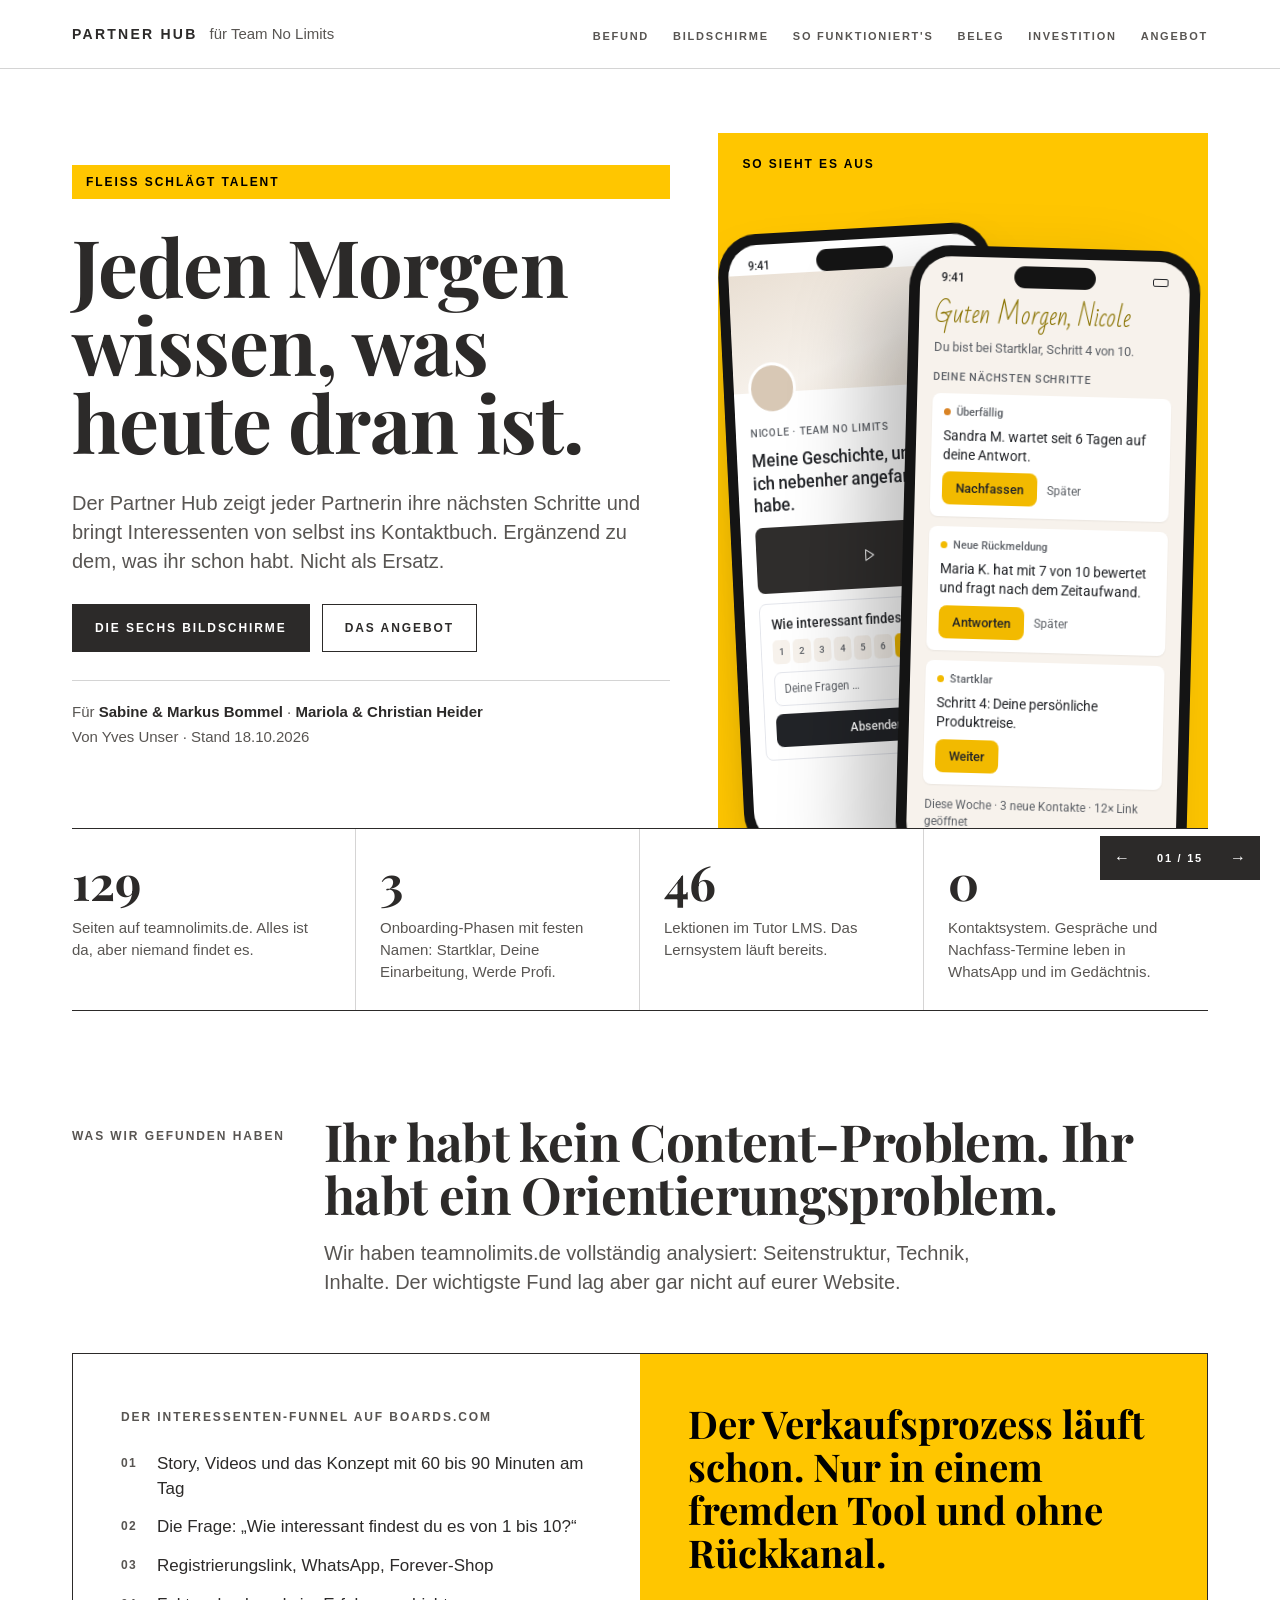
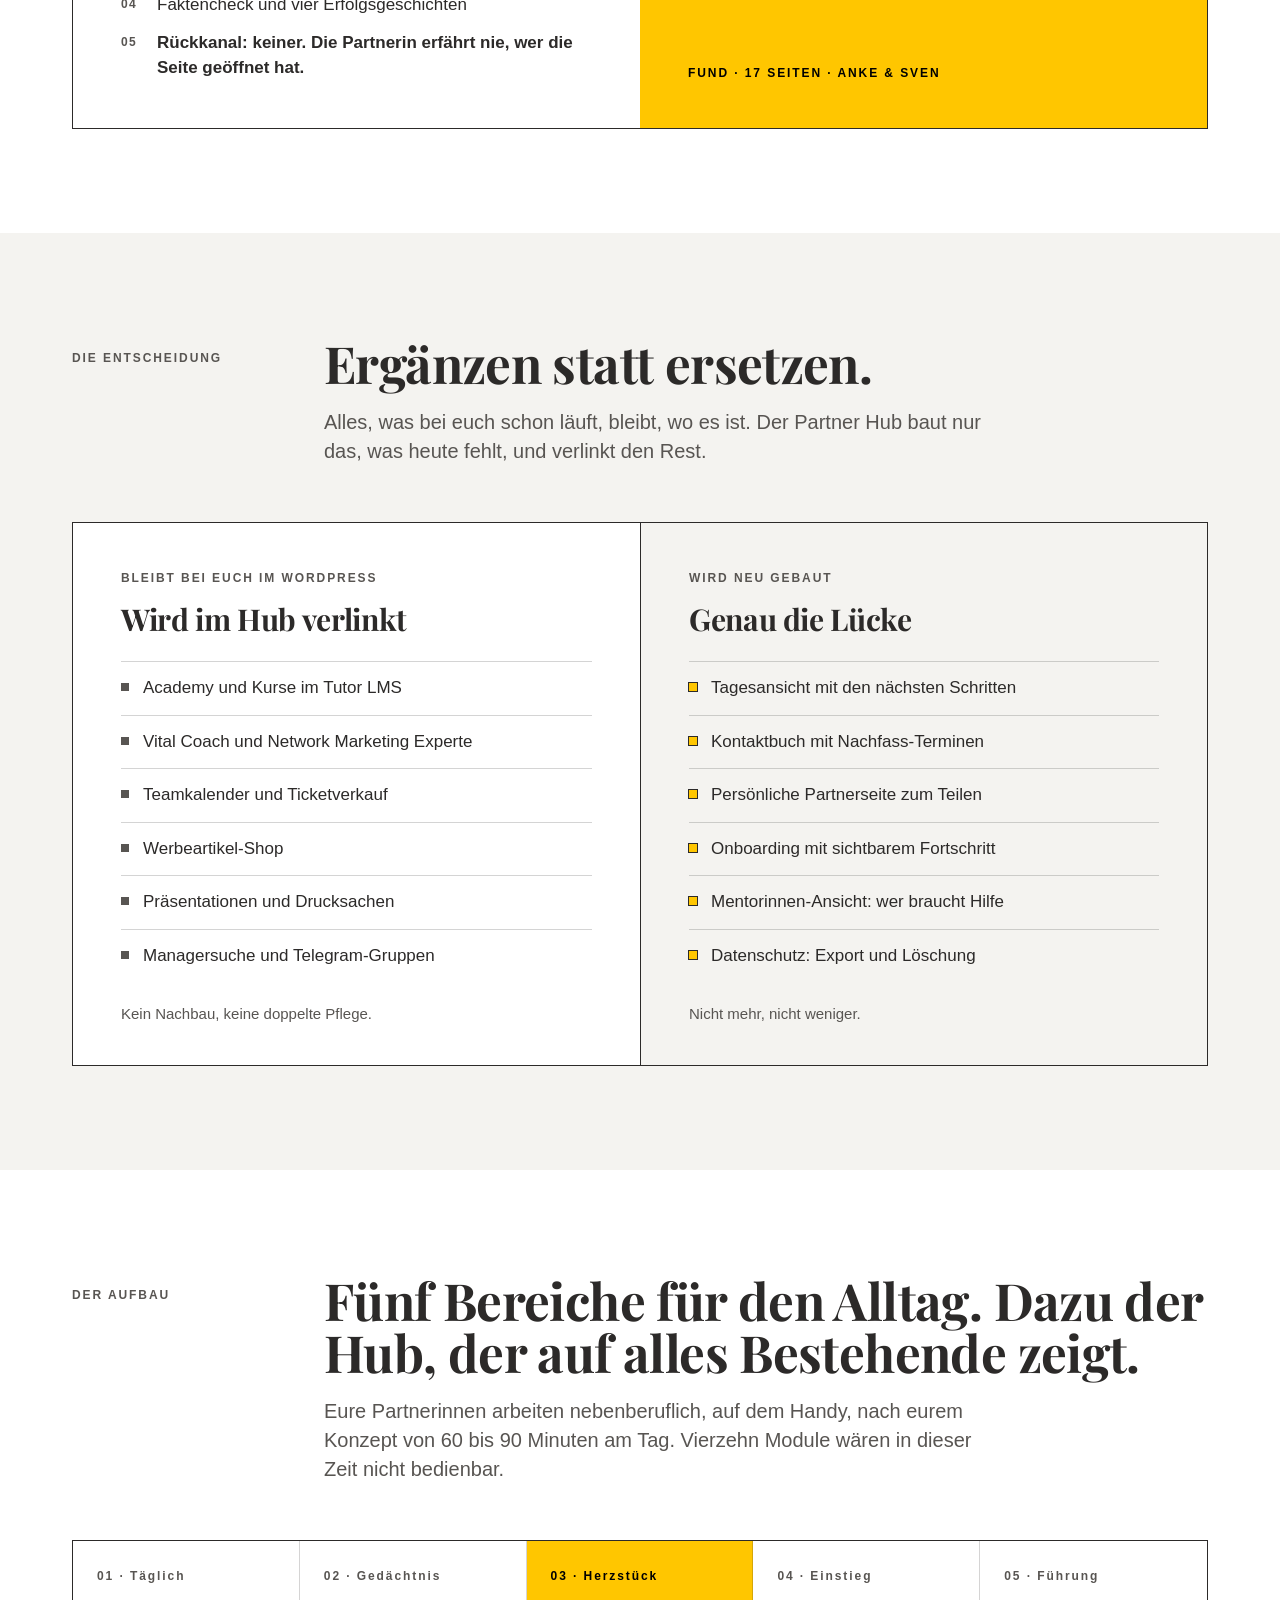
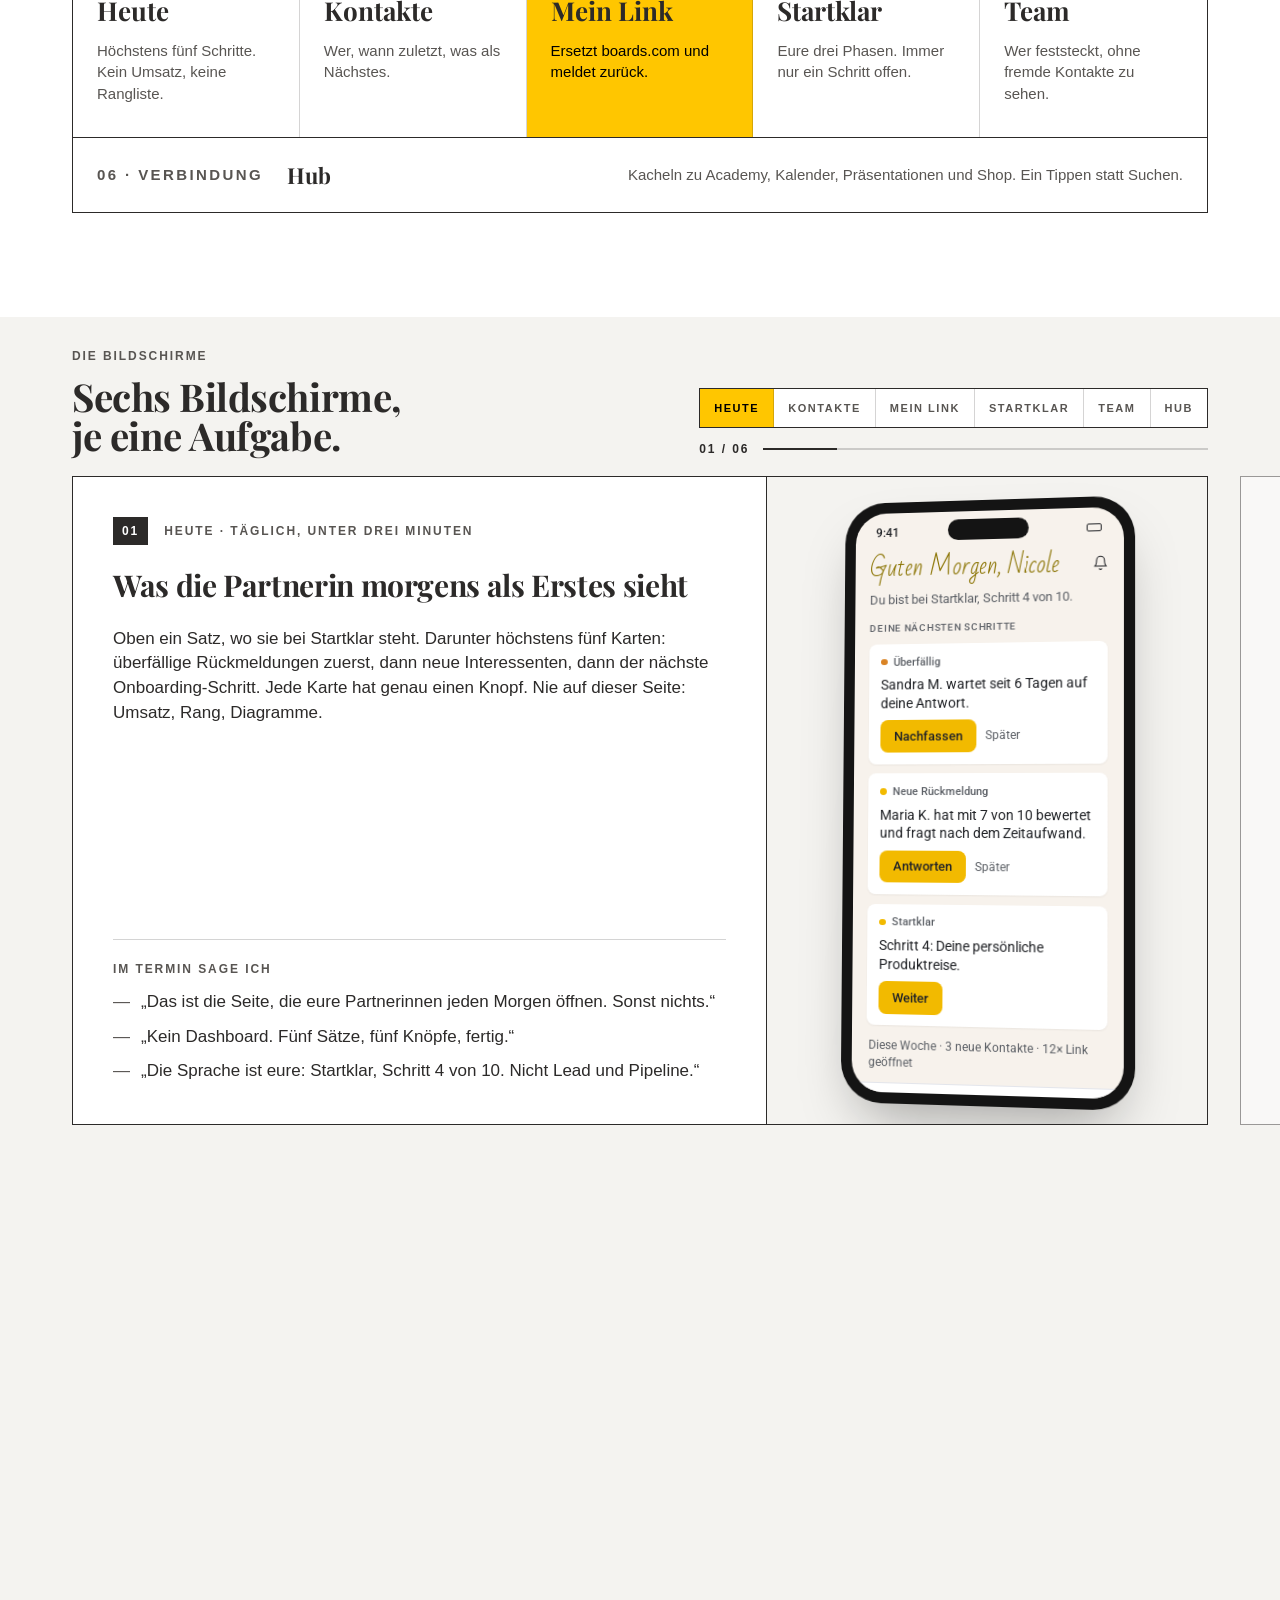
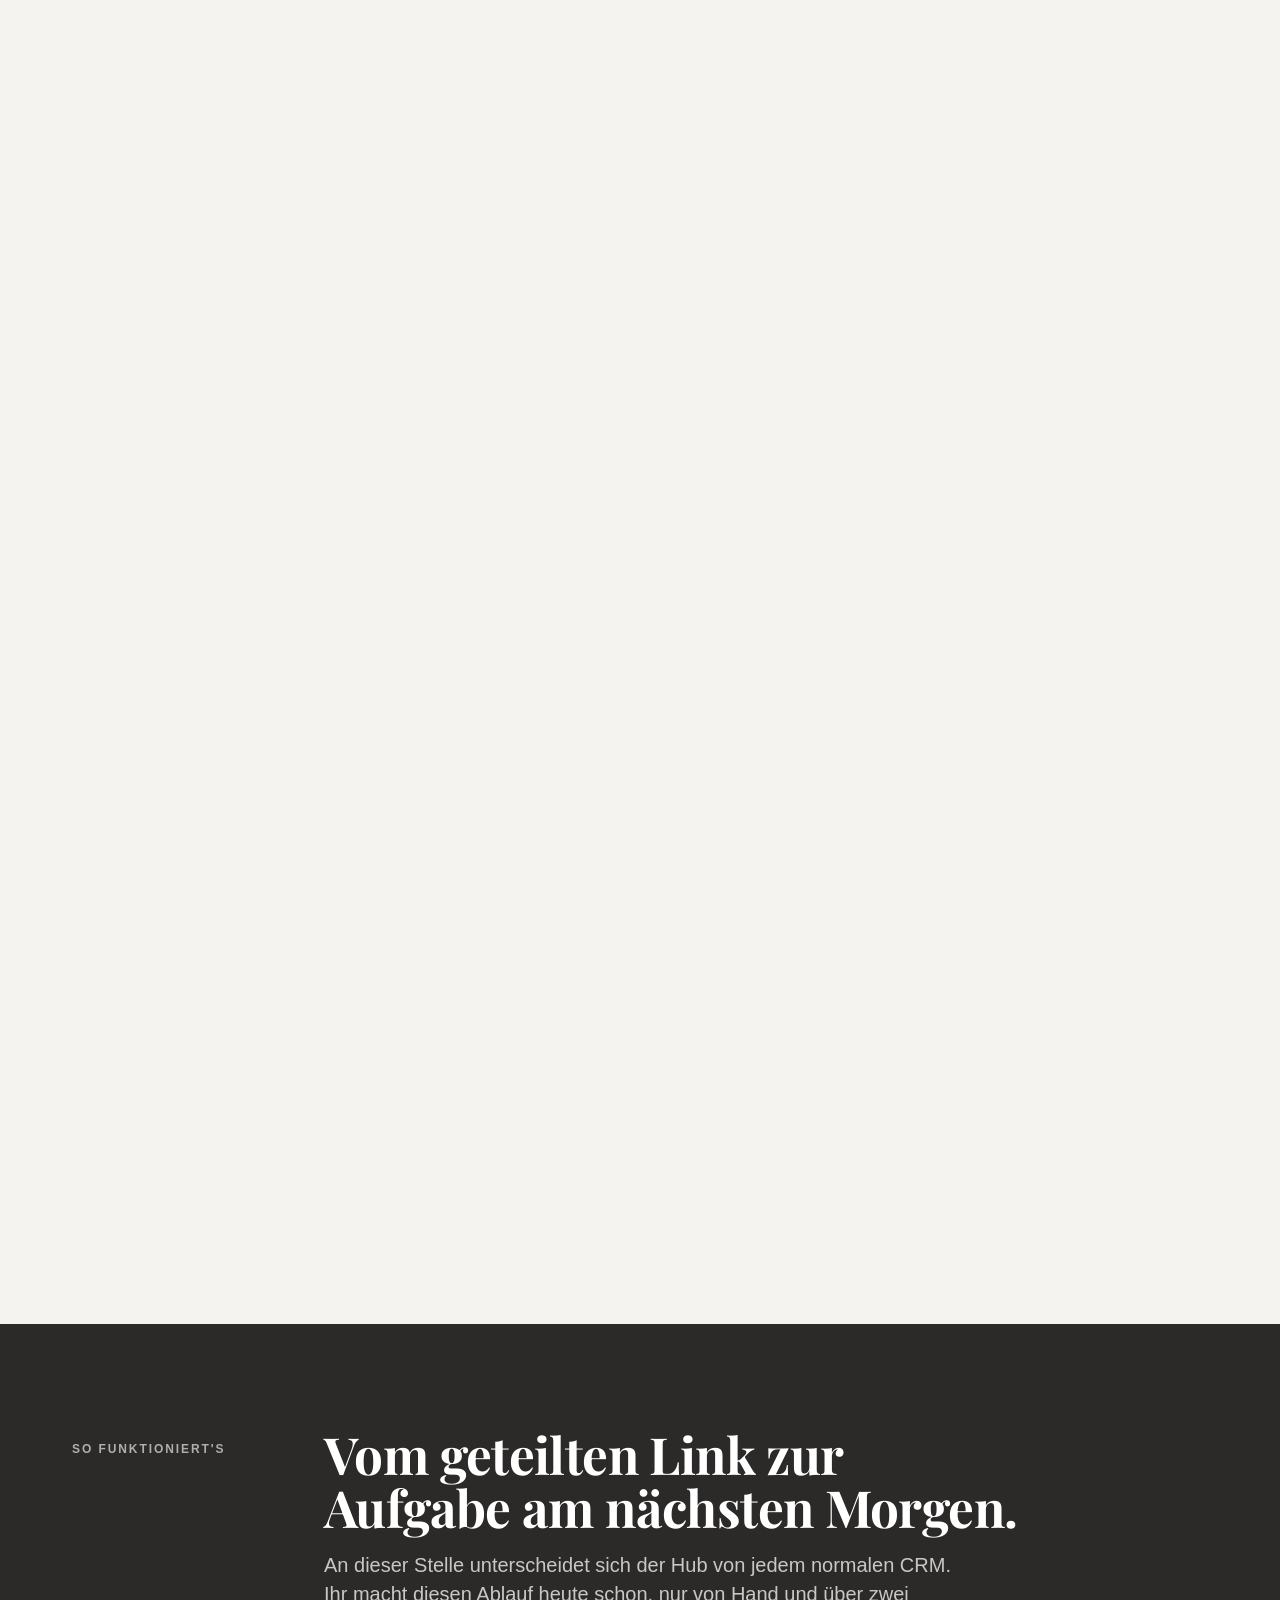
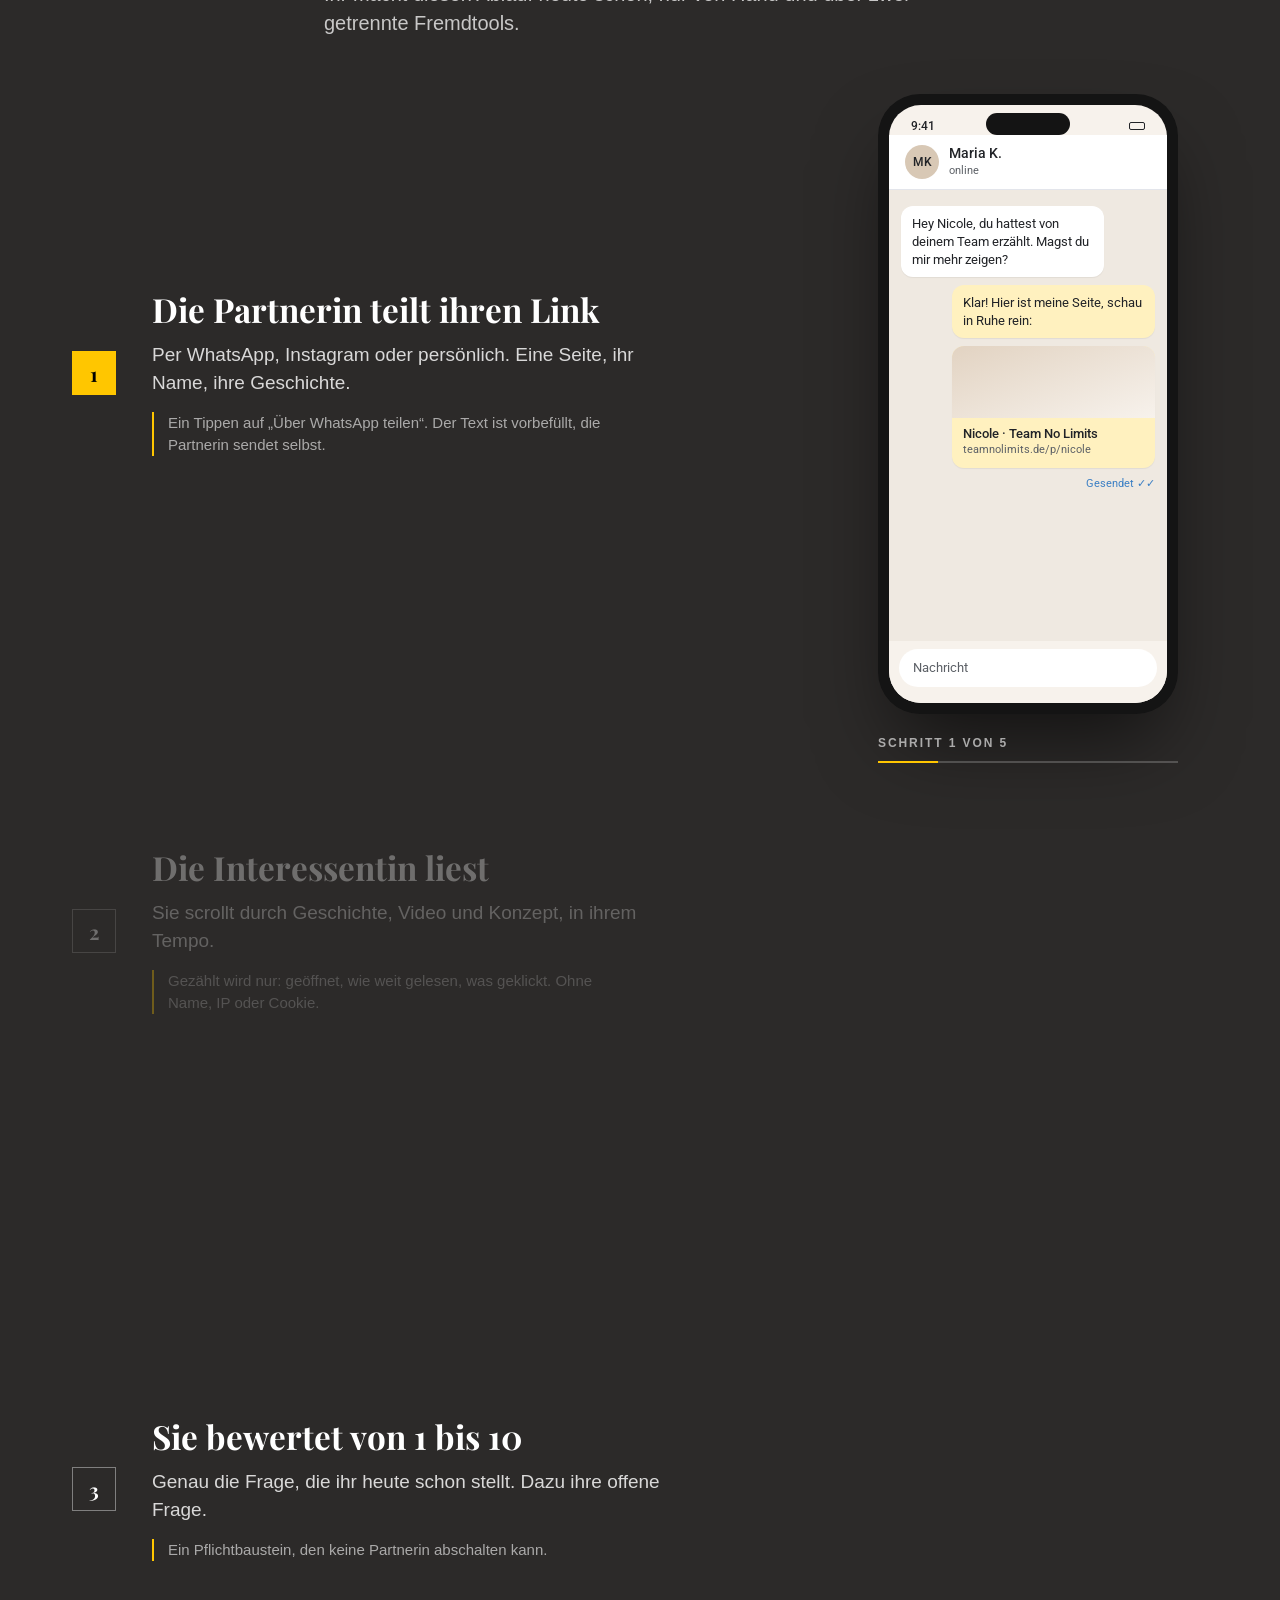
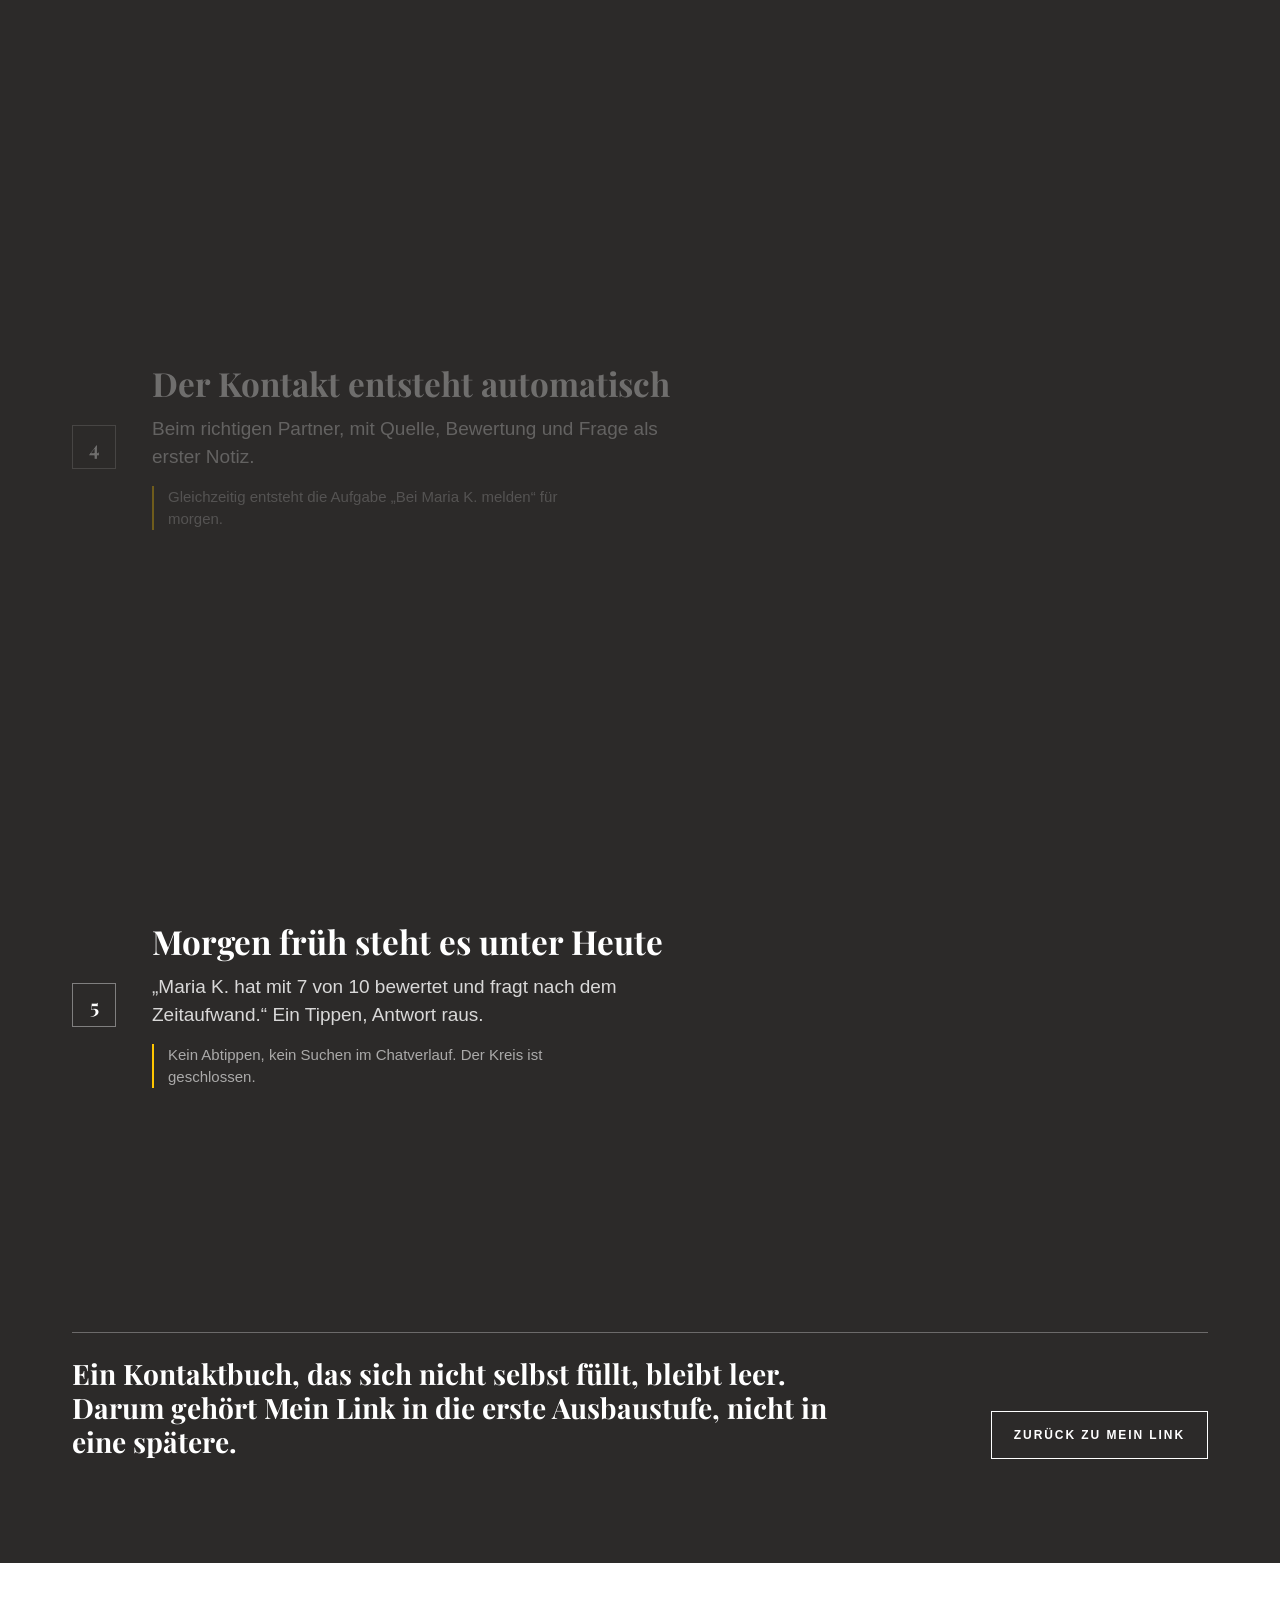
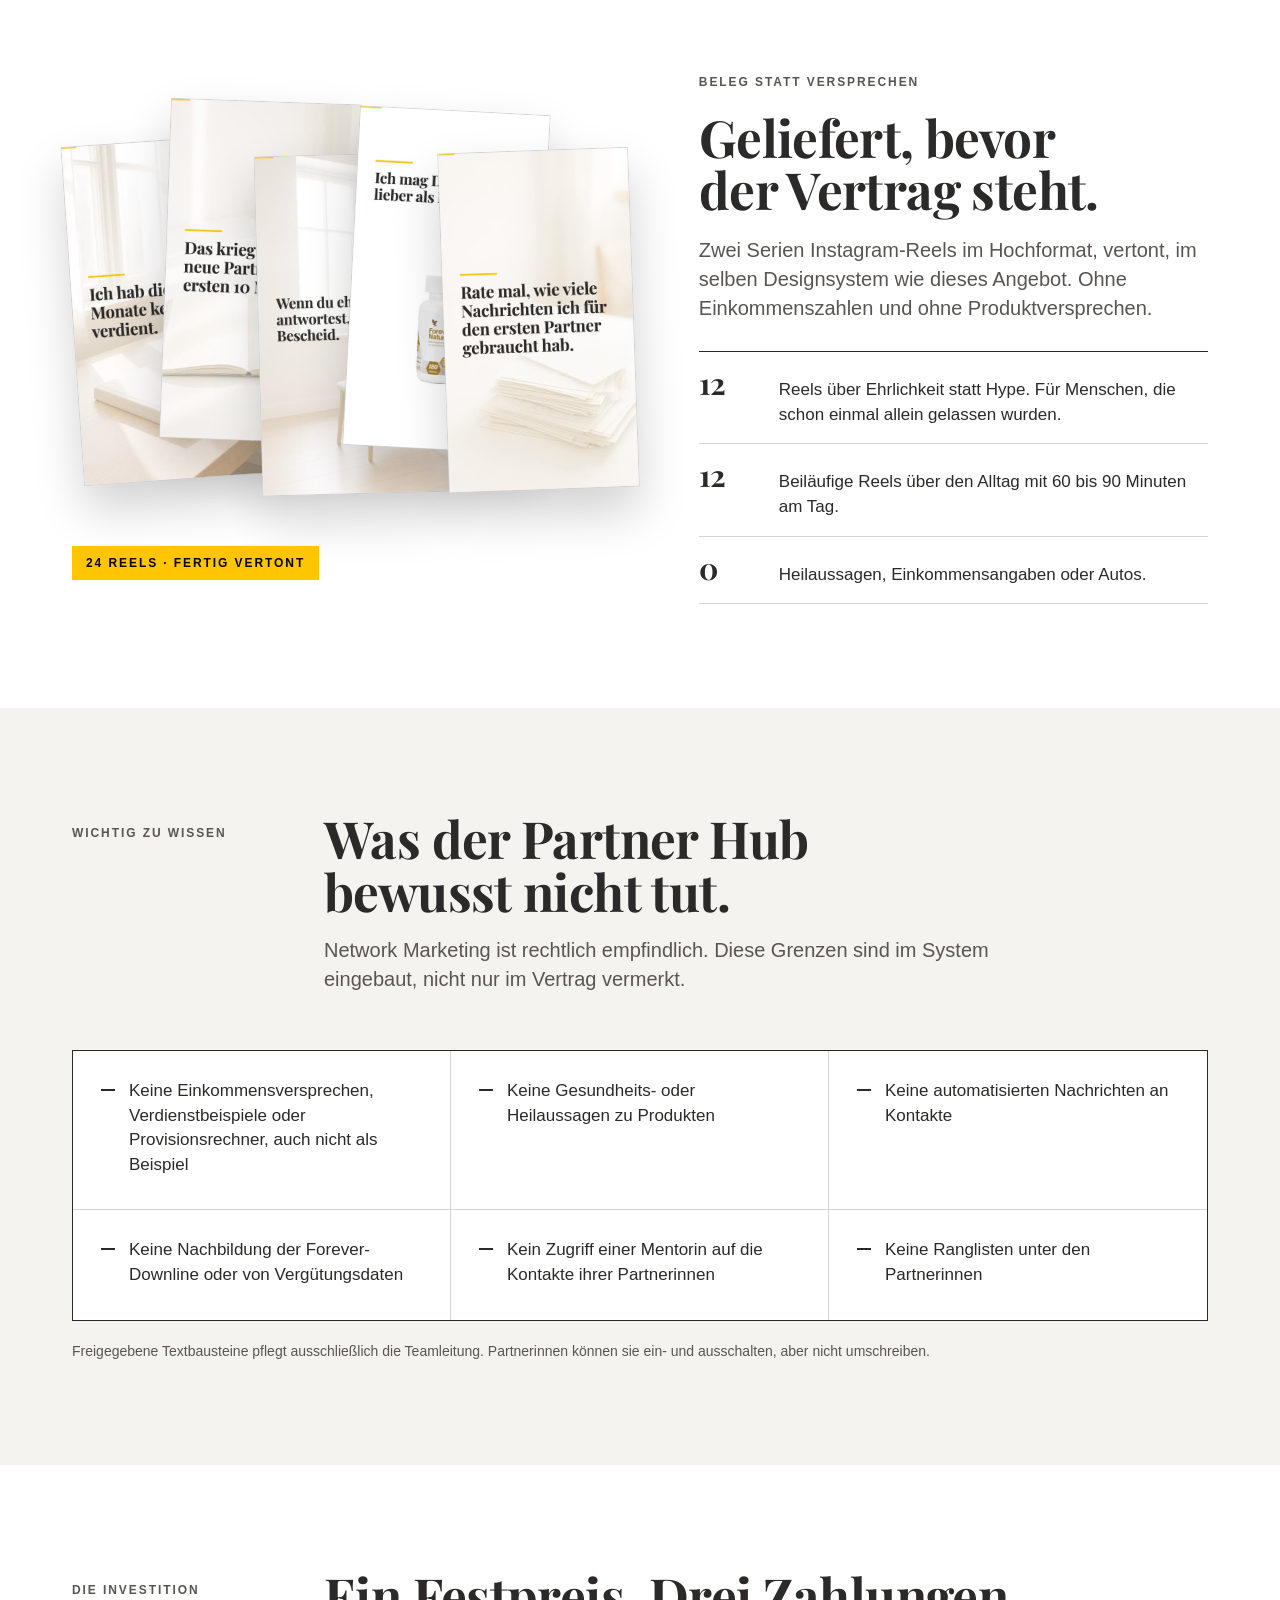
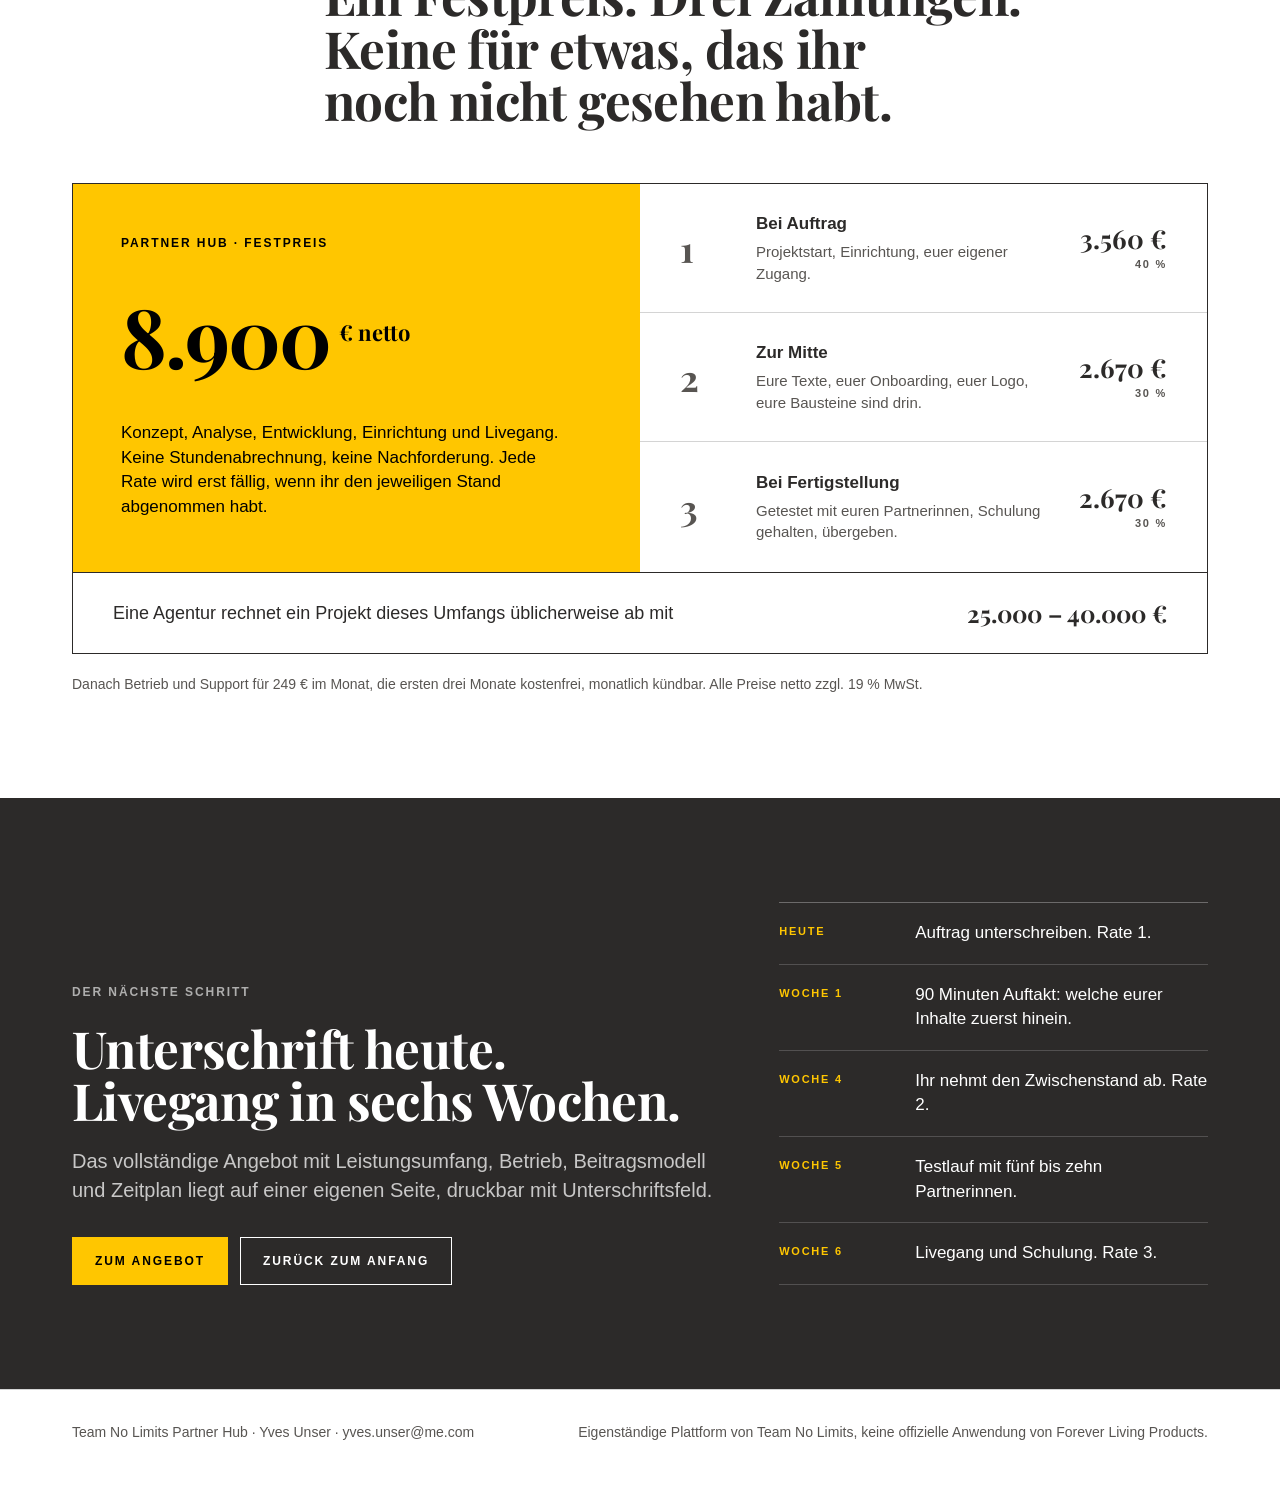
==== pitch/index.html @ dfa945b5 "Pitch-Seite und Angebot fuer den Termin mit Team No Limits Neue Praesentation unter /pitch/ mit Slid" ====
<!doctype html>
<html lang="de">
<head>
<meta charset="utf-8">
<meta name="viewport" content="width=device-width, initial-scale=1">
<meta name="robots" content="noindex, nofollow, noarchive, nosnippet">
<title>Partner Hub für Team No Limits</title>
<meta name="description" content="Der Partner Hub für Team No Limits: Tagesansicht, Kontaktbuch, persönliche Partnerseite, Startklar, Mentorinnen-Ansicht und Hub.">
<link rel="preconnect" href="https://fonts.googleapis.com">
<link rel="preconnect" href="https://fonts.gstatic.com" crossorigin>
<link href="https://fonts.googleapis.com/css2?family=Playfair+Display:wght@700&family=Roboto:wght@400;500&family=Bad+Script&display=swap" rel="stylesheet">
<link rel="stylesheet" href="assets/pitch.css">
</head>
<body>

<svg width="0" height="0" style="position:absolute" aria-hidden="true">
  <symbol id="i-sun" viewBox="0 0 24 24"><circle cx="12" cy="12" r="4"/><path d="M12 2v2M12 20v2M4.9 4.9l1.4 1.4M17.7 17.7l1.4 1.4M2 12h2M20 12h2M6.3 17.7l-1.4 1.4M19.1 4.9l-1.4 1.4"/></symbol>
  <symbol id="i-users" viewBox="0 0 24 24"><path d="M16 21v-2a4 4 0 0 0-4-4H6a4 4 0 0 0-4 4v2"/><circle cx="9" cy="7" r="4"/><path d="M22 21v-2a4 4 0 0 0-3-3.9M16 3.1a4 4 0 0 1 0 7.8"/></symbol>
  <symbol id="i-link" viewBox="0 0 24 24"><path d="M10 13a5 5 0 0 0 7.5.5l3-3a5 5 0 0 0-7.1-7.1l-1.7 1.7"/><path d="M14 11a5 5 0 0 0-7.5-.5l-3 3a5 5 0 0 0 7.1 7.1l1.7-1.7"/></symbol>
  <symbol id="i-start" viewBox="0 0 24 24"><circle cx="12" cy="12" r="10"/><path d="m9 12 2 2 4-4"/></symbol>
  <symbol id="i-more" viewBox="0 0 24 24"><circle cx="5" cy="12" r="1"/><circle cx="12" cy="12" r="1"/><circle cx="19" cy="12" r="1"/></symbol>
  <symbol id="i-plus" viewBox="0 0 24 24"><path d="M12 5v14M5 12h14"/></symbol>
  <symbol id="i-search" viewBox="0 0 24 24"><circle cx="11" cy="11" r="7"/><path d="m21 21-4.3-4.3"/></symbol>
  <symbol id="i-copy" viewBox="0 0 24 24"><rect x="9" y="9" width="13" height="13" rx="2"/><path d="M5 15H4a2 2 0 0 1-2-2V4a2 2 0 0 1 2-2h9a2 2 0 0 1 2 2v1"/></symbol>
  <symbol id="i-msg" viewBox="0 0 24 24"><path d="M7.9 20A9 9 0 1 0 4 16.1L2 22Z"/></symbol>
  <symbol id="i-lock" viewBox="0 0 24 24"><rect x="3" y="11" width="18" height="11" rx="2"/><path d="M7 11V7a5 5 0 0 1 10 0v4"/></symbol>
  <symbol id="i-grip" viewBox="0 0 24 24"><circle cx="9" cy="6" r="1"/><circle cx="15" cy="6" r="1"/><circle cx="9" cy="12" r="1"/><circle cx="15" cy="12" r="1"/><circle cx="9" cy="18" r="1"/><circle cx="15" cy="18" r="1"/></symbol>
  <symbol id="i-play" viewBox="0 0 24 24"><path d="M7 4v16l13-8z"/></symbol>
  <symbol id="i-check" viewBox="0 0 24 24"><path d="M20 6 9 17l-5-5"/></symbol>
  <symbol id="i-bell" viewBox="0 0 24 24"><path d="M6 8a6 6 0 0 1 12 0c0 7 3 9 3 9H3s3-2 3-9M10.3 21a1.9 1.9 0 0 0 3.4 0"/></symbol>
  <symbol id="i-book" viewBox="0 0 24 24"><path d="M2 3h6a4 4 0 0 1 4 4v14a3 3 0 0 0-3-3H2zM22 3h-6a4 4 0 0 0-4 4v14a3 3 0 0 1 3-3h7z"/></symbol>
  <symbol id="i-heart" viewBox="0 0 24 24"><path d="M19 14c1.5-1.5 3-3.2 3-5.5A5.5 5.5 0 0 0 16.5 3c-1.8 0-3 .5-4.5 2-1.5-1.5-2.7-2-4.5-2A5.5 5.5 0 0 0 2 8.5c0 2.3 1.5 4 3 5.5l7 7Z"/></symbol>
  <symbol id="i-brief" viewBox="0 0 24 24"><rect x="2" y="7" width="20" height="14" rx="2"/><path d="M16 21V5a2 2 0 0 0-2-2h-4a2 2 0 0 0-2 2v16"/></symbol>
  <symbol id="i-cal" viewBox="0 0 24 24"><rect x="3" y="4" width="18" height="18" rx="2"/><path d="M16 2v4M8 2v4M3 10h18"/></symbol>
  <symbol id="i-present" viewBox="0 0 24 24"><path d="M2 3h20M21 3v11a2 2 0 0 1-2 2H5a2 2 0 0 1-2-2V3M7 21l5-5 5 5"/></symbol>
  <symbol id="i-print" viewBox="0 0 24 24"><path d="M6 9V2h12v7M6 18H4a2 2 0 0 1-2-2v-5a2 2 0 0 1 2-2h16a2 2 0 0 1 2 2v5a2 2 0 0 1-2 2h-2"/><rect x="6" y="14" width="12" height="8"/></symbol>
  <symbol id="i-chev" viewBox="0 0 24 24"><path d="m9 18 6-6-6-6"/></symbol>
</svg>

<header class="nav">
  <div class="wrap">
    <a class="brand" href="#start"><b>PARTNER HUB</b><span>für Team No Limits</span></a>
    <ul>
      <li><a href="#befund">Befund</a></li>
      <li><a href="#aufbau">Bildschirme</a></li>
      <li><a href="#kreislauf">So funktioniert's</a></li>
      <li><a href="#beleg">Beleg</a></li>
      <li><a href="#investition">Investition</a></li>
      <li><a href="angebot.html">Angebot</a></li>
    </ul>
  </div>
</header>

<main>

<!-- 01 Hero -->
<div class="wrap" id="start" data-slide>
  <div class="hero">
    <div class="copy">
      <span class="plate label">Fleiß schlägt Talent</span>
      <h1>Jeden Morgen wissen, was heute dran ist.</h1>
      <p class="lede">Der Partner Hub zeigt jeder Partnerin ihre nächsten Schritte und bringt Interessenten von selbst ins Kontaktbuch. Ergänzend zu dem, was ihr schon habt. Nicht als Ersatz.</p>
      <div class="btnrow">
        <a class="btn" href="#aufbau">Die sechs Bildschirme</a>
        <a class="btn ghost" href="angebot.html">Das Angebot</a>
      </div>
      <div class="to">
        <span>Für <b>Sabine &amp; Markus Bommel</b> · <b>Mariola &amp; Christian Heider</b></span>
        <span>Von Yves Unser · Stand 18.10.2026</span>
      </div>
    </div>
    <div class="stage3d" aria-label="Zwei Bildschirme des Partner Hub">
      <span class="corner label">So sieht es aus</span>
      <div class="pair">
        <div class="phone web back"><div class="screen">
          <div class="sb"><span>9:41</span><span class="notch"></span><span class="ic"><i></i></span></div>
          <div class="hero-img"><span class="avatar"></span></div>
          <div class="wbody">
            <span class="sec">Nicole · Team No Limits</span>
            <h4>Meine Geschichte, und warum ich nebenher angefangen habe.</h4>
            <div class="video"><svg class="ico"><use href="#i-play"/></svg></div>
            <div class="fb">
              <b>Wie interessant findest du das?</b>
              <div class="scale"><i>1</i><i>2</i><i>3</i><i>4</i><i>5</i><i>6</i><i class="on">7</i><i>8</i><i>9</i><i>10</i></div>
              <span class="input">Deine Fragen …</span>
              <span class="pbtn dark full">Absenden</span>
            </div>
          </div>
        </div></div>
        <div class="phone front"><div class="screen">
          <div class="sb"><span>9:41</span><span class="notch"></span><span class="ic"><i></i></span></div>
          <div class="app">
            <div class="greet">Guten Morgen, Nicole</div>
            <p class="ctx">Du bist bei Startklar, Schritt 4 von 10.</p>
            <p class="sec">Deine nächsten Schritte</p>
            <div class="card"><span class="tag"><span class="dot warn"></span>Überfällig</span><p class="txt">Sandra M. wartet seit 6 Tagen auf deine Antwort.</p><div class="act"><span class="pbtn">Nachfassen</span><span class="plink">Später</span></div></div>
            <div class="card"><span class="tag"><span class="dot"></span>Neue Rückmeldung</span><p class="txt">Maria K. hat mit 7 von 10 bewertet und fragt nach dem Zeitaufwand.</p><div class="act"><span class="pbtn">Antworten</span><span class="plink">Später</span></div></div>
            <div class="card"><span class="tag"><span class="dot"></span>Startklar</span><p class="txt">Schritt 4: Deine persönliche Produktreise.</p><div class="act"><span class="pbtn">Weiter</span></div></div>
            <p class="week">Diese Woche · 3 neue Kontakte · 12× Link geöffnet</p>
            <div class="tabs"><span class="on"><svg class="ico"><use href="#i-sun"/></svg>Heute</span><span><svg class="ico"><use href="#i-users"/></svg>Kontakte</span><span><svg class="ico"><use href="#i-link"/></svg>Mein Link</span><span><svg class="ico"><use href="#i-start"/></svg>Startklar</span><span><svg class="ico"><use href="#i-more"/></svg>Mehr</span></div>
          </div>
        </div></div>
      </div>
    </div>
  </div>
  <div class="facts rv">
    <div><span class="n" data-count="129">129</span><span class="t">Seiten auf teamnolimits.de. Alles ist da, aber niemand findet es.</span></div>
    <div><span class="n" data-count="3">3</span><span class="t">Onboarding-Phasen mit festen Namen: Startklar, Deine Einarbeitung, Werde Profi.</span></div>
    <div><span class="n" data-count="46">46</span><span class="t">Lektionen im Tutor LMS. Das Lernsystem läuft bereits.</span></div>
    <div><span class="n" data-count="0">0</span><span class="t">Kontaktsystem. Gespräche und Nachfass-Termine leben in WhatsApp und im Gedächtnis.</span></div>
  </div>
</div>

<!-- 02 Befund -->
<section id="befund" data-slide>
  <div class="wrap">
    <div class="sechead rv">
      <span class="label">Was wir gefunden haben</span>
      <div>
        <h2>Ihr habt kein Content-Problem. Ihr habt ein Orientierungsproblem.</h2>
        <p class="lede">Wir haben teamnolimits.de vollständig analysiert: Seitenstruktur, Technik, Inhalte. Der wichtigste Fund lag aber gar nicht auf eurer Website.</p>
      </div>
    </div>
    <div class="finding rv">
      <div>
        <span class="label muted">Der Interessenten-Funnel auf boards.com</span>
        <ol>
          <li>Story, Videos und das Konzept mit 60 bis 90 Minuten am Tag</li>
          <li>Die Frage: „Wie interessant findest du es von 1 bis 10?“</li>
          <li>Registrierungslink, WhatsApp, Forever-Shop</li>
          <li>Faktencheck und vier Erfolgsgeschichten</li>
          <li class="gap">Rückkanal: keiner. Die Partnerin erfährt nie, wer die Seite geöffnet hat.</li>
        </ol>
      </div>
      <div class="q">
        <blockquote>Der Verkaufsprozess läuft schon. Nur in einem fremden Tool und ohne Rückkanal.</blockquote>
        <span class="label">Fund · 17 Seiten · Anke &amp; Sven</span>
      </div>
    </div>
  </div>
</section>

<!-- 03 Ergänzen statt ersetzen -->
<section class="soft" id="haltung" data-slide>
  <div class="wrap">
    <div class="sechead rv">
      <span class="label">Die Entscheidung</span>
      <div>
        <h2>Ergänzen statt ersetzen.</h2>
        <p class="lede">Alles, was bei euch schon läuft, bleibt, wo es ist. Der Partner Hub baut nur das, was heute fehlt, und verlinkt den Rest.</p>
      </div>
    </div>
    <div class="split rv" style="background:var(--paper)">
      <div>
        <span class="label muted">Bleibt bei euch im WordPress</span>
        <h3>Wird im Hub verlinkt</h3>
        <ul>
          <li>Academy und Kurse im Tutor LMS</li>
          <li>Vital Coach und Network Marketing Experte</li>
          <li>Teamkalender und Ticketverkauf</li>
          <li>Werbeartikel-Shop</li>
          <li>Präsentationen und Drucksachen</li>
          <li>Managersuche und Telegram-Gruppen</li>
        </ul>
        <p class="foot">Kein Nachbau, keine doppelte Pflege.</p>
      </div>
      <div class="new">
        <span class="label muted">Wird neu gebaut</span>
        <h3>Genau die Lücke</h3>
        <ul>
          <li>Tagesansicht mit den nächsten Schritten</li>
          <li>Kontaktbuch mit Nachfass-Terminen</li>
          <li>Persönliche Partnerseite zum Teilen</li>
          <li>Onboarding mit sichtbarem Fortschritt</li>
          <li>Mentorinnen-Ansicht: wer braucht Hilfe</li>
          <li>Datenschutz: Export und Löschung</li>
        </ul>
        <p class="foot">Nicht mehr, nicht weniger.</p>
      </div>
    </div>
  </div>
</section>

<!-- 04 Aufbau -->
<section id="aufbau" data-slide>
  <div class="wrap">
    <div class="sechead rv">
      <span class="label">Der Aufbau</span>
      <div>
        <h2>Fünf Bereiche für den Alltag. Dazu der Hub, der auf alles Bestehende zeigt.</h2>
        <p class="lede">Eure Partnerinnen arbeiten nebenberuflich, auf dem Handy, nach eurem Konzept von 60 bis 90 Minuten am Tag. Vierzehn Module wären in dieser Zeit nicht bedienbar.</p>
      </div>
    </div>
    <div class="rv">
      <div class="areas">
        <a href="#s-heute"><span class="k">01 · Täglich</span><b>Heute</b><span>Höchstens fünf Schritte. Kein Umsatz, keine Rangliste.</span></a>
        <a href="#s-kontakte"><span class="k">02 · Gedächtnis</span><b>Kontakte</b><span>Wer, wann zuletzt, was als Nächstes.</span></a>
        <a href="#s-link" class="core"><span class="k">03 · Herzstück</span><b>Mein Link</b><span>Ersetzt boards.com und meldet zurück.</span></a>
        <a href="#s-startklar"><span class="k">04 · Einstieg</span><b>Startklar</b><span>Eure drei Phasen. Immer nur ein Schritt offen.</span></a>
        <a href="#s-team"><span class="k">05 · Führung</span><b>Team</b><span>Wer feststeckt, ohne fremde Kontakte zu sehen.</span></a>
      </div>
      <a class="hubline" href="#s-hub"><span class="label muted">06 · Verbindung</span><b>Hub</b><span>Kacheln zu Academy, Kalender, Präsentationen und Shop. Ein Tippen statt Suchen.</span></a>
    </div>
  </div>
</section>

<!-- Bildschirme: seitlicher Slider -->
<section class="hs soft" id="bildschirme">
  <div class="hs-sticky">
    <div class="wrap hs-head">
      <div><span class="label muted">Die Bildschirme</span><h2 class="hs-title">Sechs Bildschirme, je eine Aufgabe.</h2></div>
      <div class="hs-nav">
        <div class="hs-tabs" role="tablist"><button type="button" data-go="0">Heute</button><button type="button" data-go="1">Kontakte</button><button type="button" data-go="2">Mein Link</button><button type="button" data-go="3">Startklar</button><button type="button" data-go="4">Team</button><button type="button" data-go="5">Hub</button></div>
        <div class="hs-progress"><span class="hs-count label">01 / 06</span><i><b></b></i></div>
      </div>
    </div>
    <div class="hs-viewport">
      <div class="hs-track">
      <article class="scard" id="s-heute" data-slide>
        <div class="body">
          <div class="num"><b>01</b><em>Heute · täglich, unter drei Minuten</em></div>
          <h3>Was die Partnerin morgens als Erstes sieht</h3>
          <p>Oben ein Satz, wo sie bei Startklar steht. Darunter höchstens fünf Karten: überfällige Rückmeldungen zuerst, dann neue Interessenten, dann der nächste Onboarding-Schritt. Jede Karte hat genau einen Knopf. Nie auf dieser Seite: Umsatz, Rang, Diagramme.</p>
          <div class="say">
            <span class="label">Im Termin sage ich</span>
            <ul><li>„Das ist die Seite, die eure Partnerinnen jeden Morgen öffnen. Sonst nichts.“</li><li>„Kein Dashboard. Fünf Sätze, fünf Knöpfe, fertig.“</li><li>„Die Sprache ist eure: Startklar, Schritt 4 von 10. Nicht Lead und Pipeline.“</li></ul>
          </div>
        </div>
        <div class="stage"><div class="phone "><div class="screen"><div class="sb"><span>9:41</span><span class="notch"></span><span class="ic"><i></i></span></div><div class="app">
  <div class="top"><div class="greet">Guten Morgen, Nicole</div><svg class="ico"><use href="#i-bell"/></svg></div>
  <p class="ctx">Du bist bei Startklar, Schritt 4 von 10.</p>
  <p class="sec">Deine nächsten Schritte</p>
  <div class="card st"><span class="tag"><span class="dot warn"></span>Überfällig</span><p class="txt">Sandra M. wartet seit 6 Tagen auf deine Antwort.</p><div class="act"><span class="pbtn">Nachfassen</span><span class="plink">Später</span></div></div>
  <div class="card st"><span class="tag"><span class="dot"></span>Neue Rückmeldung</span><p class="txt">Maria K. hat mit 7 von 10 bewertet und fragt nach dem Zeitaufwand.</p><div class="act"><span class="pbtn">Antworten</span><span class="plink">Später</span></div></div>
  <div class="card st"><span class="tag"><span class="dot"></span>Startklar</span><p class="txt">Schritt 4: Deine persönliche Produktreise.</p><div class="act"><span class="pbtn">Weiter</span></div></div>
  <p class="week st">Diese Woche · 3 neue Kontakte · 12× Link geöffnet</p>
  <div class="tabs"><span class="on"><svg class="ico"><use href="#i-sun"/></svg>Heute</span><span><svg class="ico"><use href="#i-users"/></svg>Kontakte</span><span><svg class="ico"><use href="#i-link"/></svg>Mein Link</span><span><svg class="ico"><use href="#i-start"/></svg>Startklar</span><span><svg class="ico"><use href="#i-more"/></svg>Mehr</span></div></div></div></div></div>
      </article>
      <article class="scard" id="s-kontakte" data-slide>
        <div class="body">
          <div class="num"><b>02</b><em>Kontakte · das Gedächtnis</em></div>
          <h3>Wer, wann zuletzt, was als Nächstes</h3>
          <p>Ein Kontakt braucht nur einen Namen. Alles andere ist optional: Kanal, Quelle, Interesse von 1 bis 10, nächster Schritt mit Datum. Der Filter Überfällig ist immer sichtbar. Wer seit Tagen wartet, bekommt einen Punkt, keine rote Fläche.</p>
          <div class="say">
            <span class="label">Im Termin sage ich</span>
            <ul><li>„Heute steht das alles in WhatsApp-Verläufen. Hier steht es an einer Stelle.“</li><li>„Das wichtigste Feld ist der nächste Schritt. Daraus wird die Aufgabe unter Heute.“</li><li>„Abtippen muss niemand. Die meisten Kontakte kommen über den Link von selbst.“</li></ul>
          </div>
        </div>
        <div class="stage"><div class="phone "><div class="screen"><div class="sb"><span>9:41</span><span class="notch"></span><span class="ic"><i></i></span></div><div class="app">
  <div class="top"><span class="ttl">Kontakte</span><span class="pbtn line"><svg class="ico"><use href="#i-plus"/></svg>Neu</span></div>
  <div class="search"><svg class="ico"><use href="#i-search"/></svg>Name oder Notiz suchen</div>
  <div class="chips"><span class="chip">Alle 14</span><span class="chip on pulse">Überfällig 2</span><span class="chip">Neu 3</span></div>
  <div class="clist">
    <div class="crow st"><span class="dot warn"></span><div><b>Sandra M.</b><small>vor 6 Tagen · Fragen zum Start</small></div><span class="st2">Infos geteilt</span></div>
    <div class="crow st"><span class="dot warn"></span><div><b>Jana P.</b><small>vor 9 Tagen · Termin vorschlagen</small></div><span class="st2">Angesprochen</span></div>
    <div class="crow st"><span class="dot"></span><div><b>Maria K.</b><small>gestern · 7 von 10 · Mein Link</small></div><span class="st2">Feedback</span></div>
    <div class="crow st"><span class="dot"></span><div><b>Tanja R.</b><small>heute · über Mein Link</small></div><span class="st2">Neu</span></div>
    <div class="crow st"><span class="dot ok"></span><div><b>Birgit L.</b><small>vor 2 Tagen · Nachbestellung</small></div><span class="st2">Kundin</span></div>
    <div class="crow st"><span class="dot idle"></span><div><b>Kerstin W.</b><small>vor 3 Wochen · im Frühjahr</small></div><span class="st2">Später</span></div>
  </div>
  <div class="tabs"><span><svg class="ico"><use href="#i-sun"/></svg>Heute</span><span class="on"><svg class="ico"><use href="#i-users"/></svg>Kontakte</span><span><svg class="ico"><use href="#i-link"/></svg>Mein Link</span><span><svg class="ico"><use href="#i-start"/></svg>Startklar</span><span><svg class="ico"><use href="#i-more"/></svg>Mehr</span></div></div></div></div></div>
      </article>
      <article class="scard core wide" id="s-link" data-slide>
        <div class="body">
          <div class="num"><b>03</b><em>Mein Link · das Herzstück</em></div>
          <h3>Die persönliche Seite zum Teilen, mit Rückkanal</h3>
          <p>Jede Partnerin hat eine eigene Seite: ihre Geschichte, eure Videos, die Frage nach 1 bis 10. Bausteine schaltet sie an und aus, die freigegebenen Texte pflegt nur die Teamleitung. Gibt die Interessentin ihre Rückmeldung ab, entsteht der Kontakt automatisch.</p>
          <div class="say">
            <span class="label">Im Termin sage ich</span>
            <ul><li>„Das macht ihr heute schon auf boards.com. Hier erfährt die Partnerin, wer die Seite geöffnet hat.“</li><li>„Die Frage nach 1 bis 10 ist eure. Wir haben sie nur angeschlossen.“</li><li>„Keine IP, kein Cookie. Gezählt wird nur, wie oft und wie weit gelesen wurde.“</li></ul>
          </div>
        </div>
        <div class="stage"><div class="duo"><figure><div class="phone l"><div class="screen"><div class="sb"><span>9:41</span><span class="notch"></span><span class="ic"><i></i></span></div><div class="app">
  <div class="top"><span class="ttl">Mein Link</span></div>
  <div class="urlbar st"><svg class="ico"><use href="#i-link"/></svg><span>teamnolimits.de/p/nicole</span><svg class="ico"><use href="#i-copy"/></svg></div>
  <span class="pbtn full st"><svg class="ico"><use href="#i-msg"/></svg>Über WhatsApp teilen</span>
  <p class="sec">Diese Woche</p>
  <div class="stats st"><div><b>12</b><small>geöffnet</small></div><div><b>4</b><small>bis zum Ende</small></div><div><b>2</b><small>Rückmeldungen</small></div></div>
  <p class="sec">Bausteine</p>
  <div class="blocks st">
    <div class="blk"><svg class="ico grip"><use href="#i-grip"/></svg><span>Meine Geschichte<br><small>frei editierbar</small></span><i class="tog"></i></div>
    <div class="blk"><svg class="ico grip"><use href="#i-grip"/></svg><span>Video: Unser Konzept</span><i class="tog"></i></div>
    <div class="blk"><svg class="ico grip"><use href="#i-grip"/></svg><span>Faktencheck</span><i class="tog"></i></div>
    <div class="blk"><svg class="ico grip"><use href="#i-grip"/></svg><span>Erfolgsgeschichten</span><i class="tog off flip"></i></div>
    <div class="blk"><svg class="ico grip"><use href="#i-lock"/></svg><span>Deine Rückmeldung<br><small>Pflicht</small></span><i class="tog lock"></i></div>
  </div>
  <div class="tabs"><span><svg class="ico"><use href="#i-sun"/></svg>Heute</span><span><svg class="ico"><use href="#i-users"/></svg>Kontakte</span><span class="on"><svg class="ico"><use href="#i-link"/></svg>Mein Link</span><span><svg class="ico"><use href="#i-start"/></svg>Startklar</span><span><svg class="ico"><use href="#i-more"/></svg>Mehr</span></div></div></div></div><figcaption class="label">Partnerin</figcaption></figure><figure><div class="phone web r"><div class="screen"><div class="sb"><span>9:41</span><span class="notch"></span><span class="ic"><i></i></span></div><div class="hero-img"><span class="avatar"></span></div>
  <div class="wbody">
    <span class="sec">Nicole · Team No Limits</span>
    <h4>Meine Geschichte, und warum ich nebenher angefangen habe.</h4>
    <div class="video"><svg class="ico"><use href="#i-play"/></svg></div>
    <div class="fb st">
      <b>Wie interessant findest du das?</b>
      <small style="color:var(--p-soft);font-size:11px">1 = gar nicht · 10 = sehr</small>
      <div class="scale"><i>1</i><i>2</i><i>3</i><i>4</i><i>5</i><i>6</i><i class="on">7</i><i>8</i><i>9</i><i>10</i></div>
      <span class="input">Deine Fragen …</span>
      <span class="pbtn dark full">Absenden</span>
    </div>
    <p class="legal">Keine IP-Speicherung, keine Cookies. Persönliche Seite einer selbstständigen Vertriebspartnerin, keine offizielle Seite von Forever Living Products.</p>
  </div></div></div><figcaption class="label">Interessentin</figcaption></figure></div></div>
      </article>
      <article class="scard" id="s-startklar" data-slide>
        <div class="body">
          <div class="num"><b>04</b><em>Startklar · der Einstieg</em></div>
          <h3>Eure drei Phasen. Immer nur ein Schritt offen.</h3>
          <p>Startklar mit zehn Schritten, Deine Einarbeitung mit fünf, Werde Profi mit drei. Die Partnerin sieht nur den aktuellen Schritt: ein Satz Zweck, eine Aufgabe, ein Link in eure Academy. Die Schritte pflegt die Teamleitung selbst, ohne Programmierer.</p>
          <div class="say">
            <span class="label">Im Termin sage ich</span>
            <ul><li>„Die Namen und Inhalte sind eure. Wir zeigen sie nur Schritt für Schritt.“</li><li>„Erledigte Schritte klappen zu, die nächsten sind nur eine Zahl.“</li><li>„Hängt jemand sieben Tage am selben Schritt, sieht es die Mentorin.“</li></ul>
          </div>
        </div>
        <div class="stage"><div class="phone "><div class="screen"><div class="sb"><span>9:41</span><span class="notch"></span><span class="ic"><i></i></span></div><div class="app">
  <div class="top"><span class="ttl">Startklar</span></div>
  <p class="ctx">Schritt 4 von 10 · noch 6 Schritte</p>
  <div class="progress"><i class="done"></i><i class="done"></i><i class="done"></i><i class="now"></i><i></i><i></i><i></i><i></i><i></i><i></i></div>
  <div>
    <div class="donerow st"><svg class="ico"><use href="#i-check"/></svg>1 · Portal eingerichtet</div>
    <div class="donerow st"><svg class="ico"><use href="#i-check"/></svg>2 · Teamgruppen beigetreten</div>
    <div class="donerow st"><svg class="ico"><use href="#i-check"/></svg>3 · Teamkalender und Zoom</div>
  </div>
  <div class="stepcard st pop">
    <span class="tag"><span class="dot"></span>Schritt 4 · jetzt dran</span>
    <h5>Deine persönliche Produktreise</h5>
    <div class="task">Aufgabe: Notiere drei Produkte, die du selbst ausprobieren möchtest.</div>
    <span class="deeplink">Video in der Academy ansehen <svg class="ico"><use href="#i-chev"/></svg></span>
    <span class="pbtn full">Erledigt</span>
  </div>
  <div class="locked st"><span>Deine Einarbeitung · 5 Schritte</span><svg class="ico"><use href="#i-lock"/></svg></div>
  <div class="tabs"><span><svg class="ico"><use href="#i-sun"/></svg>Heute</span><span><svg class="ico"><use href="#i-users"/></svg>Kontakte</span><span><svg class="ico"><use href="#i-link"/></svg>Mein Link</span><span class="on"><svg class="ico"><use href="#i-start"/></svg>Startklar</span><span><svg class="ico"><use href="#i-more"/></svg>Mehr</span></div></div></div></div></div>
      </article>
      <article class="scard" id="s-team" data-slide>
        <div class="body">
          <div class="num"><b>05</b><em>Team · für Mentorinnen</em></div>
          <h3>Wer braucht Hilfe, ohne nachzufragen</h3>
          <p>Eine Liste, kein Organigramm. Sortiert nach Unterstützungsbedarf, nicht nach Leistung. Pro Partnerin: Phase, Schritt, letzte Aktivität und ein Signal. Die Mentorin legt mit einem Tippen eine Aufgabe an. Die Kontakte ihrer Partnerinnen sieht sie nie.</p>
          <div class="say">
            <span class="label">Im Termin sage ich</span>
            <ul><li>„Heute fragt ihr in Telegram nach, wer wo steht. Hier seht ihr es.“</li><li>„Keine Rangliste. Ganz oben steht, wer gerade Hilfe braucht.“</li><li>„Die Mentorin sieht, dass jemand vorankommt. Nicht, mit wem sie spricht.“</li></ul>
          </div>
        </div>
        <div class="stage"><div class="phone "><div class="screen"><div class="sb"><span>9:41</span><span class="notch"></span><span class="ic"><i></i></span></div><div class="app">
  <div class="top"><span class="ttl">Mein Team</span></div>
  <p class="ctx">Sortiert nach Unterstützungsbedarf</p>
  <div class="prow st"><div class="h"><b>Claudia S.</b><span class="sig warn pulse"><span class="dot warn"></span>hängt fest</span></div><small>Startklar · Schritt 2 von 10 · seit 9 Tagen</small><div class="act"><span class="pbtn">Aufgabe anlegen</span><span class="plink">Nachricht vorschlagen</span></div></div>
  <div class="prow st"><div class="h"><b>Petra H.</b><span class="sig idle"><span class="dot idle"></span>still seit 4 Tagen</span></div><small>Deine Einarbeitung · 2 von 5</small></div>
  <div class="prow st"><div class="h"><b>Melanie R.</b><span class="sig ok"><span class="dot ok"></span>läuft</span></div><small>Startklar · 7 von 10 · 3 neue Kontakte</small></div>
  <div class="prow st"><div class="h"><b>Sabrina T.</b><span class="sig ok"><span class="dot ok"></span>läuft</span></div><small>Werde Profi · 1 von 3</small></div>
  <div class="privacy st"><svg class="ico"><use href="#i-lock"/></svg><span>Die Kontakte deiner Partnerinnen siehst du nicht. Nur, ob sie vorankommen.</span></div>
  <div class="tabs"><span><svg class="ico"><use href="#i-sun"/></svg>Heute</span><span><svg class="ico"><use href="#i-users"/></svg>Kontakte</span><span><svg class="ico"><use href="#i-link"/></svg>Mein Link</span><span><svg class="ico"><use href="#i-start"/></svg>Startklar</span><span class="on"><svg class="ico"><use href="#i-more"/></svg>Mehr</span></div></div></div></div></div>
      </article>
      <article class="scard" id="s-hub" data-slide>
        <div class="body">
          <div class="num"><b>06</b><em>Hub · die Verbindung</em></div>
          <h3>Alles, was es schon gibt. Ein Tippen statt Suchen.</h3>
          <p>Kacheln auf eure bestehenden Bereiche, jede mit einem Satz, was dort zu finden ist. Kein Nachbau, keine doppelte Pflege. Ändert sich eine Adresse im WordPress, passt die Teamleitung die Kachel selbst an.</p>
          <div class="say">
            <span class="label">Im Termin sage ich</span>
            <ul><li>„Eure Academy bleibt eure Academy. Der Hub zeigt nur den Weg dorthin.“</li><li>„129 Seiten werden zu einer Handvoll Kacheln, die man wirklich braucht.“</li></ul>
          </div>
        </div>
        <div class="stage"><div class="phone "><div class="screen"><div class="sb"><span>9:41</span><span class="notch"></span><span class="ic"><i></i></span></div><div class="app">
  <div class="top"><span class="ttl">Hub</span></div>
  <p class="ctx">Alles aus eurem Teambereich, an einer Stelle.</p>
  <div class="hubgrid">
    <div class="tile st"><svg class="ico"><use href="#i-book"/></svg><b>Academy</b><small>46 Lektionen im Tutor LMS</small></div>
    <div class="tile st"><svg class="ico"><use href="#i-heart"/></svg><b>Vital Coach</b><small>Die Weiterbildung</small></div>
    <div class="tile st"><svg class="ico"><use href="#i-brief"/></svg><b>Network Marketing Experte</b><small>Die Ausbildung</small></div>
    <div class="tile st"><svg class="ico"><use href="#i-cal"/></svg><b>Teamkalender</b><small>Termine und Tickets</small></div>
    <div class="tile st"><svg class="ico"><use href="#i-present"/></svg><b>Präsentationen</b><small>Zum Zeigen im Gespräch</small></div>
    <div class="tile st"><svg class="ico"><use href="#i-print"/></svg><b>Drucksachen</b><small>Flyer und Starter-Unterlagen</small></div>
  </div>
  <div class="tabs"><span><svg class="ico"><use href="#i-sun"/></svg>Heute</span><span><svg class="ico"><use href="#i-users"/></svg>Kontakte</span><span><svg class="ico"><use href="#i-link"/></svg>Mein Link</span><span><svg class="ico"><use href="#i-start"/></svg>Startklar</span><span class="on"><svg class="ico"><use href="#i-more"/></svg>Mehr</span></div></div></div></div></div>
      </article>
      </div>
    </div>
    <p class="wrap hs-hint label muted">Weiterscrollen oder wischen</p>
  </div>
</section>

<!-- So funktioniert's -->
<section class="dark how" id="kreislauf" data-slide>
  <div class="wrap">
    <div class="sechead rv">
      <span class="label">So funktioniert's</span>
      <div>
        <h2>Vom geteilten Link zur Aufgabe am nächsten Morgen.</h2>
        <p class="lede">An dieser Stelle unterscheidet sich der Hub von jedem normalen CRM. Ihr macht diesen Ablauf heute schon, nur von Hand und über zwei getrennte Fremdtools.</p>
      </div>
    </div>
    <div class="how-grid">
      <ol class="how-steps"><li class="how-step" data-sub data-i="0"><span class="hn">1</span><div><b>Die Partnerin teilt ihren Link</b><p>Per WhatsApp, Instagram oder persönlich. Eine Seite, ihr Name, ihre Geschichte.</p><small>Ein Tippen auf „Über WhatsApp teilen“. Der Text ist vorbefüllt, die Partnerin sendet selbst.</small></div></li><li class="how-step" data-sub data-i="1"><span class="hn">2</span><div><b>Die Interessentin liest</b><p>Sie scrollt durch Geschichte, Video und Konzept, in ihrem Tempo.</p><small>Gezählt wird nur: geöffnet, wie weit gelesen, was geklickt. Ohne Name, IP oder Cookie.</small></div></li><li class="how-step" data-sub data-i="2"><span class="hn">3</span><div><b>Sie bewertet von 1 bis 10</b><p>Genau die Frage, die ihr heute schon stellt. Dazu ihre offene Frage.</p><small>Ein Pflichtbaustein, den keine Partnerin abschalten kann.</small></div></li><li class="how-step" data-sub data-i="3"><span class="hn">4</span><div><b>Der Kontakt entsteht automatisch</b><p>Beim richtigen Partner, mit Quelle, Bewertung und Frage als erster Notiz.</p><small>Gleichzeitig entsteht die Aufgabe „Bei Maria K. melden“ für morgen.</small></div></li><li class="how-step" data-sub data-i="4"><span class="hn">5</span><div><b>Morgen früh steht es unter Heute</b><p>„Maria K. hat mit 7 von 10 bewertet und fragt nach dem Zeitaufwand.“ Ein Tippen, Antwort raus.</p><small>Kein Abtippen, kein Suchen im Chatverlauf. Der Kreis ist geschlossen.</small></div></li></ol>
      <div class="how-stick">
        <div class="how-dev">
          <div class="phone how-phone"><div class="screen"><div class="sb"><span>9:41</span><span class="notch"></span><span class="ic"><i></i></span></div><div class="how-screens"><div class="how-screen" data-i="0">
  <div class="chat-top"><span class="cav">MK</span><div><b>Maria K.</b><small>online</small></div></div>
  <div class="chat">
    <div class="bub in a1">Hey Nicole, du hattest von deinem Team erzählt. Magst du mir mehr zeigen?</div>
    <div class="bub out a2">Klar! Hier ist meine Seite, schau in Ruhe rein:</div>
    <div class="bub out linkcard a3"><span class="lc-img"></span><b>Nicole · Team No Limits</b><small>teamnolimits.de/p/nicole</small></div>
    <div class="ticks a4">Gesendet ✓✓</div>
  </div>
  <div class="chat-bar"><span>Nachricht</span><svg class="ico"><use href="#i-send"/></svg></div>
</div>
<div class="how-screen web" data-i="1">
  <div class="scrollpage"><div class="hero-img"><span class="avatar"></span></div>
  <div class="wbody">
    <span class="sec">Nicole · Team No Limits</span>
    <h4>Meine Geschichte, und warum ich nebenher angefangen habe.</h4>
    <div class="video"><svg class="ico"><use href="#i-play"/></svg></div>
    <div class="fb">
      <b>Wie interessant findest du das?</b>
      <small style="color:var(--p-soft);font-size:11px">1 = gar nicht · 10 = sehr</small>
      <div class="scale"><i>1</i><i>2</i><i>3</i><i>4</i><i>5</i><i>6</i><i class="on">7</i><i>8</i><i>9</i><i>10</i></div>
      <span class="input">Deine Fragen …</span>
      <span class="pbtn dark full">Absenden</span>
    </div>
    <p class="legal">Keine IP-Speicherung, keine Cookies. Persönliche Seite einer selbstständigen Vertriebspartnerin, keine offizielle Seite von Forever Living Products.</p>
  </div></div>
  <div class="toast dark a2"><svg class="ico"><use href="#i-lock"/></svg>Anonym gezählt: geöffnet · 80 % gelesen</div>
</div>
<div class="how-screen web" data-i="2">
  <div class="rateq">
    <span class="sec">Deine Rückmeldung an Nicole</span>
    <b class="rq">Wie interessant findest du das?</b>
    <small>1 = gar nicht · 10 = sehr</small>
    <div class="scale seq"><i>1</i><i>2</i><i>3</i><i>4</i><i>5</i><i>6</i><i class="hit">7</i><i>8</i><i>9</i><i>10</i></div>
    <span class="input typed"><span class="tw">Wie viel Zeit brauche ich am Tag?</span></span>
    <span class="input">Maria K. · WhatsApp</span>
    <span class="pbtn dark full press">Absenden</span>
    <div class="thanks a5"><svg class="ico"><use href="#i-check"/></svg>Danke! Nicole meldet sich bei dir.</div>
  </div>
</div>
<div class="how-screen" data-i="3">
  <div class="app">
    <div class="toast a1"><svg class="ico"><use href="#i-bell"/></svg>Neue Rückmeldung von Maria K.</div>
    <div class="top"><span class="ttl">Kontakte</span></div>
    <div class="chips"><span class="chip">Alle 15</span><span class="chip">Überfällig 2</span><span class="chip on">Neu 4</span></div>
    <div class="clist">
      <div class="crow newrow a2"><span class="dot"></span><div><b>Maria K.</b><small>gerade eben · über Mein Link</small></div><span class="st2">7 von 10</span></div>
      <div class="crow"><span class="dot"></span><div><b>Tanja R.</b><small>heute · über Mein Link</small></div><span class="st2">Neu</span></div>
      <div class="crow"><span class="dot warn"></span><div><b>Sandra M.</b><small>vor 6 Tagen</small></div><span class="st2">Infos geteilt</span></div>
    </div>
    <div class="note a3"><span class="sec">Erste Notiz, automatisch</span><p>„Wie viel Zeit brauche ich am Tag?“</p></div>
    <div class="note a4"><span class="sec">Aufgabe angelegt</span><p>Bei Maria K. melden · <b>morgen</b></p></div>
  </div>
</div>
<div class="how-screen" data-i="4">
  <div class="app">
    <div class="top"><div class="greet">Guten Morgen, Nicole</div></div>
    <p class="ctx">Am nächsten Morgen, 7:30 Uhr</p>
    <p class="sec">Deine nächsten Schritte</p>
    <div class="card a1 glow"><span class="tag"><span class="dot"></span>Neue Rückmeldung</span><p class="txt">Maria K. hat mit 7 von 10 bewertet und fragt nach dem Zeitaufwand.</p><div class="act"><span class="pbtn press2">Antworten</span><span class="plink">Später</span></div></div>
    <div class="card a2"><span class="tag"><span class="dot warn"></span>Überfällig</span><p class="txt">Sandra M. wartet seit 6 Tagen auf deine Antwort.</p><div class="act"><span class="pbtn">Nachfassen</span></div></div>
    <div class="tabs"><span class="on"><svg class="ico"><use href="#i-sun"/></svg>Heute</span><span><svg class="ico"><use href="#i-users"/></svg>Kontakte</span><span><svg class="ico"><use href="#i-link"/></svg>Mein Link</span><span><svg class="ico"><use href="#i-start"/></svg>Startklar</span><span><svg class="ico"><use href="#i-more"/></svg>Mehr</span></div>
  </div>
</div></div></div></div>
          <div class="how-meter"><span class="label how-cap">Schritt 1 von 5</span><i><b></b></i></div>
        </div>
      </div>
    </div>
    <div class="loopnote rv">
      <p>Ein Kontaktbuch, das sich nicht selbst füllt, bleibt leer. Darum gehört Mein Link in die erste Ausbaustufe, nicht in eine spätere.</p>
      <a class="btn ghost" href="#s-link">Zurück zu Mein Link</a>
    </div>
  </div>
</section>

<!-- Beleg -->
<section id="beleg" data-slide>
  <div class="wrap proof">
    <div class="tiles rv">
      <img src="assets/reels/R01-SechsMonate.jpg" alt="Reel R01: Ich hab die ersten 6 Monate keinen Cent verdient.">
      <img src="assets/reels/R04-TagEins.jpg" alt="Reel R04: Das kriegt jeder neue Partner in den ersten 10 Minuten.">
      <img src="assets/reels/R07-EineFrage.jpg" alt="Reel R07: Wenn du ehrlich antwortest, weißt du Bescheid.">
      <img src="assets/reels/B03-Dienstag.jpg" alt="Reel B03: Ich mag Dienstag lieber als Freitag.">
      <img src="assets/reels/R12-WieVieleNachrichten.jpg" alt="Reel R12: Rate mal, wie viele Nachrichten ich für den ersten Partner gebraucht hab.">
      <span class="cap plate label">24 Reels · fertig vertont</span>
    </div>
    <div class="rv">
      <span class="label muted">Beleg statt Versprechen</span>
      <h2 style="margin-top:18px">Geliefert, bevor der Vertrag steht.</h2>
      <p class="lede" style="margin-top:20px">Zwei Serien Instagram-Reels im Hochformat, vertont, im selben Designsystem wie dieses Angebot. Ohne Einkommenszahlen und ohne Produktversprechen.</p>
      <ul>
        <li><b>12</b><span>Reels über Ehrlichkeit statt Hype. Für Menschen, die schon einmal allein gelassen wurden.</span></li>
        <li><b>12</b><span>Beiläufige Reels über den Alltag mit 60 bis 90 Minuten am Tag.</span></li>
        <li><b>0</b><span>Heilaussagen, Einkommensangaben oder Autos.</span></li>
      </ul>
    </div>
  </div>
</section>

<!-- Grenzen -->
<section class="soft" id="grenzen" data-slide>
  <div class="wrap">
    <div class="sechead rv">
      <span class="label">Wichtig zu wissen</span>
      <div>
        <h2>Was der Partner Hub bewusst nicht tut.</h2>
        <p class="lede">Network Marketing ist rechtlich empfindlich. Diese Grenzen sind im System eingebaut, nicht nur im Vertrag vermerkt.</p>
      </div>
    </div>
    <div class="limits rv" style="background:var(--paper)">
      <div>Keine Einkommensversprechen, Verdienstbeispiele oder Provisionsrechner, auch nicht als Beispiel</div>
      <div>Keine Gesundheits- oder Heilaussagen zu Produkten</div>
      <div>Keine automatisierten Nachrichten an Kontakte</div>
      <div>Keine Nachbildung der Forever-Downline oder von Vergütungsdaten</div>
      <div>Kein Zugriff einer Mentorin auf die Kontakte ihrer Partnerinnen</div>
      <div>Keine Ranglisten unter den Partnerinnen</div>
    </div>
    <p class="fine">Freigegebene Textbausteine pflegt ausschließlich die Teamleitung. Partnerinnen können sie ein- und ausschalten, aber nicht umschreiben.</p>
  </div>
</section>

<!-- Investition -->
<section id="investition" data-slide>
  <div class="wrap">
    <div class="sechead rv">
      <span class="label">Die Investition</span>
      <div>
        <h2>Ein Festpreis. Drei Zahlungen. Keine für etwas, das ihr noch nicht gesehen habt.</h2>
      </div>
    </div>
    <div class="rv">
      <div class="price">
        <div class="big">
          <span class="label">Partner Hub · Festpreis</span>
          <div class="amount">8.900<small>€ netto</small></div>
          <p>Konzept, Analyse, Entwicklung, Einrichtung und Livegang. Keine Stundenabrechnung, keine Nachforderung. Jede Rate wird erst fällig, wenn ihr den jeweiligen Stand abgenommen habt.</p>
        </div>
        <div class="rates">
          <div class="rate"><span class="k">1</span><div class="w">Bei Auftrag<span>Projektstart, Einrichtung, euer eigener Zugang.</span></div><div class="v">3.560 €<small>40 %</small></div></div>
          <div class="rate"><span class="k">2</span><div class="w">Zur Mitte<span>Eure Texte, euer Onboarding, euer Logo, eure Bausteine sind drin.</span></div><div class="v">2.670 €<small>30 %</small></div></div>
          <div class="rate"><span class="k">3</span><div class="w">Bei Fertigstellung<span>Getestet mit euren Partnerinnen, Schulung gehalten, übergeben.</span></div><div class="v">2.670 €<small>30 %</small></div></div>
        </div>
      </div>
      <div class="compare"><span>Eine Agentur rechnet ein Projekt dieses Umfangs üblicherweise ab mit</span><b>25.000 – 40.000 €</b></div>
      <p class="fine">Danach Betrieb und Support für 249 € im Monat, die ersten drei Monate kostenfrei, monatlich kündbar. Alle Preise netto zzgl. 19 % MwSt.</p>
    </div>
  </div>
</section>

<!-- Abschluss -->
<section class="dark" id="weiter" data-slide>
  <div class="wrap close">
    <div class="rv">
      <span class="label">Der nächste Schritt</span>
      <h2 style="margin-top:18px">Unterschrift heute. Livegang in sechs Wochen.</h2>
      <p class="lede" style="margin-top:20px">Das vollständige Angebot mit Leistungsumfang, Betrieb, Beitragsmodell und Zeitplan liegt auf einer eigenen Seite, druckbar mit Unterschriftsfeld.</p>
      <div class="btnrow" style="margin-top:32px">
        <a class="btn yellow" href="angebot.html">Zum Angebot</a>
        <a class="btn ghost" href="#start">Zurück zum Anfang</a>
      </div>
    </div>
    <ol class="steps3 rv">
      <li><b>Heute</b><span>Auftrag unterschreiben. Rate 1.</span></li>
      <li><b>Woche 1</b><span>90 Minuten Auftakt: welche eurer Inhalte zuerst hinein.</span></li>
      <li><b>Woche 4</b><span>Ihr nehmt den Zwischenstand ab. Rate 2.</span></li>
      <li><b>Woche 5</b><span>Testlauf mit fünf bis zehn Partnerinnen.</span></li>
      <li><b>Woche 6</b><span>Livegang und Schulung. Rate 3.</span></li>
    </ol>
  </div>
</section>

</main>

<footer class="site">
  <div class="wrap">
    <span>Team No Limits Partner Hub · Yves Unser · yves.unser@me.com</span>
    <span>Eigenständige Plattform von Team No Limits, keine offizielle Anwendung von Forever Living Products.</span>
  </div>
</footer>

<nav class="deck" aria-label="Präsentation">
  <button class="prev" type="button" aria-label="Vorheriger Abschnitt">←</button>
  <span>01 / 15</span>
  <button class="next" type="button" aria-label="Nächster Abschnitt">→</button>
</nav>

<script src="assets/pitch.js" defer></script>
</body>
</html>
---- pitch/assets/pitch.css ----
/* Partner Hub Pitch — Forever-CD als Rahmen, Team-No-Limits-CD im Produkt.
   Gelb nur als Fläche, nie als Textfarbe. Radius 0 ausserhalb der Telefone. */
:root{
  --paper:#FFFFFF; --ink:#2C2A29; --grey:#585552; --yellow:#FFC600; --black:#000000;
  --soft:#F4F3F0; --line:rgba(44,42,41,.2); --line-strong:#2C2A29;
  --sans:"Helvetica Neue",Helvetica,Arial,sans-serif;
  --serif:"Playfair Display",Georgia,serif;
  /* Produkt: Team No Limits, aus dem Lovable-Prototyp */
  --p-gold:#F2BA00; --p-gold-deep:#8A7300; --p-ink:#212327; --p-soft:#5C6066;
  --p-sand:#F7F2EC; --p-border:#E3E5EB; --p-warn:#D98324; --p-ok:#74AA50; --p-slate:#44596B;
}
*{box-sizing:border-box}
html{scroll-behavior:smooth;-webkit-text-size-adjust:100%}
html,body{margin:0;background:var(--paper);color:var(--ink);font-family:var(--sans);font-size:18px;line-height:1.45;-webkit-font-smoothing:antialiased}
img{max-width:100%;display:block}
a{color:inherit}
p{margin:0}
.wrap{max-width:1200px;margin:0 auto;padding:0 32px}
.label{font:700 12px/1.2 var(--sans);letter-spacing:.16em;text-transform:uppercase}
.muted{color:var(--grey)}
.plate{display:inline-block;background:var(--yellow);color:var(--black);padding:10px 14px}
h1,h2,h3{font-family:var(--serif);font-weight:700;margin:0;letter-spacing:-.012em;text-wrap:balance}
h1{font-size:clamp(44px,6.2vw,86px);line-height:.98}
h2{font-size:clamp(34px,4vw,56px);line-height:1.03}
h3{font-size:clamp(24px,2.4vw,30px);line-height:1.12}
.lede{font-size:20px;color:var(--grey);max-width:34em;text-wrap:pretty}
.dark .lede{color:rgba(255,255,255,.74)}

/* Navigation */
.nav{position:sticky;top:0;z-index:20;background:rgba(255,255,255,.94);backdrop-filter:blur(8px);border-bottom:1px solid var(--line)}
.nav .wrap{display:flex;justify-content:space-between;align-items:center;height:68px;gap:16px}
.brand{display:flex;align-items:baseline;gap:12px;text-decoration:none}
.brand b{font:700 14px var(--sans);letter-spacing:.16em}
.brand span{color:var(--grey);font-size:15px}
.nav ul{display:flex;gap:24px;list-style:none;margin:0;padding:0}
.nav ul a{font:700 11px var(--sans);letter-spacing:.16em;text-transform:uppercase;text-decoration:none;color:var(--grey);padding:8px 0;border-bottom:2px solid transparent}
.nav ul a:hover,.nav ul a[aria-current="page"]{color:var(--ink);border-bottom-color:var(--yellow)}

/* Buttons */
.btnrow{display:flex;gap:12px;flex-wrap:wrap}
.btn{display:inline-flex;align-items:center;gap:10px;min-height:48px;padding:16px 22px;font:700 12px/1 var(--sans);letter-spacing:.16em;text-transform:uppercase;text-decoration:none;color:var(--paper);background:var(--ink);border:1px solid var(--ink);transition:background .15s,color .15s}
.btn:hover{background:var(--black)}
.btn.ghost{background:transparent;color:var(--ink)}
.btn.ghost:hover{background:var(--ink);color:var(--paper)}
.btn.yellow{background:var(--yellow);border-color:var(--yellow);color:var(--black)}
.dark .btn.ghost{color:var(--paper);border-color:var(--paper)}
:focus-visible{outline:3px solid var(--ink);outline-offset:3px}
.dark :focus-visible{outline-color:var(--yellow)}

/* Sektionen */
section{padding:104px 0;scroll-margin-top:68px}
.dark{background:var(--ink);color:var(--paper)}
.dark .label{color:rgba(255,255,255,.62)}
.soft{background:var(--soft)}
.sechead{display:grid;grid-template-columns:220px 1fr;gap:32px;align-items:start;margin-bottom:56px}
.sechead>.label{padding-top:14px;color:var(--grey)}
.dark .sechead>.label{color:rgba(255,255,255,.62)}
.sechead .lede{margin-top:18px}

/* Hero */
.hero{display:grid;grid-template-columns:1.1fr .9fr;gap:48px;padding-top:64px}
.hero .copy{padding:32px 0 80px;display:flex;flex-direction:column;gap:28px;justify-content:center}
.hero .to{font-size:15px;color:var(--grey);border-top:1px solid var(--line);padding-top:20px;display:grid;gap:4px}
.hero .to b{color:var(--ink);font-weight:700}
.stage3d{position:relative;background:var(--yellow);min-height:660px;overflow:hidden;perspective:1400px;display:flex;align-items:flex-end;justify-content:center}
.stage3d .corner{position:absolute;left:24px;top:24px;color:var(--black)}
.stage3d .pair{position:relative;width:520px;height:600px;transform-style:preserve-3d}
.stage3d .phone{position:absolute;bottom:-40px;transition:transform .2s linear}
.stage3d .phone.back{left:0;transform:translate3d(0,-20px,-160px) rotateY(24deg) rotateZ(-3deg)}
.stage3d .phone.front{right:10px;transform:translate3d(0,0,0) rotateY(-14deg) rotateZ(1.5deg);box-shadow:-40px 40px 80px rgba(0,0,0,.25)}

/* Kennzahlen */
.facts{display:grid;grid-template-columns:repeat(4,1fr);border-top:1px solid var(--line-strong);border-bottom:1px solid var(--line-strong)}
.facts div{padding:28px 24px;border-right:1px solid var(--line)}
.facts div:first-child{padding-left:0}
.facts div:last-child{border-right:0}
.facts .n{font:700 48px/1 var(--serif);display:block;margin-bottom:12px}
.facts .t{font-size:15px;color:var(--grey);display:block}

/* Fund */
.finding{display:grid;grid-template-columns:1fr 1fr;border:1px solid var(--line-strong)}
.finding>div{padding:48px}
.finding .q{background:var(--yellow);color:var(--black);display:flex;flex-direction:column;justify-content:space-between;gap:32px}
.finding .q blockquote{margin:0;font:700 clamp(28px,3vw,40px)/1.12 var(--serif)}
.finding ol{margin:24px 0 0;padding:0;list-style:none;counter-reset:f;display:grid;gap:14px}
.finding ol li{counter-increment:f;display:grid;grid-template-columns:36px 1fr;font-size:17px}
.finding ol li::before{content:counter(f,decimal-leading-zero);font:700 12px/1.9 var(--sans);letter-spacing:.12em;color:var(--grey)}
.finding ol li.gap{font-weight:700}

/* Ergänzen statt ersetzen */
.split{display:grid;grid-template-columns:1fr 1fr;border:1px solid var(--line-strong)}
.split>div{padding:40px 48px}
.split>div+div{border-left:1px solid var(--line-strong)}
.split .new{background:var(--soft)}
.split h3{margin:14px 0 24px}
.split ul{margin:0;padding:0;list-style:none}
.split li{padding:14px 0;border-top:1px solid var(--line);display:flex;gap:14px;align-items:baseline;font-size:17px}
.split li::before{content:"";flex:none;width:8px;height:8px;background:var(--grey);transform:translateY(-2px)}
.split .new li::before{background:var(--yellow);outline:1px solid var(--ink)}
.split .foot{margin-top:20px;font-size:15px;color:var(--grey)}

/* Übersicht der Bereiche */
.areas{display:grid;grid-template-columns:repeat(5,1fr);border:1px solid var(--line-strong)}
.areas a{display:flex;flex-direction:column;gap:14px;padding:28px 24px 32px;text-decoration:none;border-right:1px solid var(--line);transition:background .15s}
.areas a:last-child{border-right:0}
.areas a:hover{background:var(--soft)}
.areas .k{font:700 12px var(--sans);letter-spacing:.16em;color:var(--grey)}
.areas b{font:700 26px/1.1 var(--serif)}
.areas span:last-child{font-size:15px;color:var(--grey)}
.areas a.core{background:var(--yellow)}
.areas a.core .k,.areas a.core span:last-child{color:var(--black)}
.hubline{display:grid;grid-template-columns:auto 1fr auto;gap:24px;align-items:center;border:1px solid var(--line-strong);border-top:0;padding:22px 24px;text-decoration:none;transition:background .15s}
.hubline:hover{background:var(--soft)}
.hubline b{font:700 22px var(--serif)}
.hubline span{color:var(--grey);font-size:15px}

/* Screen-Karten */
.scard{display:grid;grid-template-columns:1fr 440px;border:1px solid var(--line-strong);background:var(--paper);break-inside:avoid;scroll-margin-top:96px}
.scard + .scard{margin-top:48px}
.scard .body{padding:48px;display:flex;flex-direction:column;gap:24px;border-right:1px solid var(--line-strong)}
.scard .num{display:flex;gap:16px;align-items:center}
.scard .num b{font:700 12px var(--sans);letter-spacing:.16em;background:var(--ink);color:var(--paper);padding:7px 9px}
.scard .num em{font-style:normal;font:700 12px var(--sans);letter-spacing:.16em;text-transform:uppercase;color:var(--grey)}
.scard .body>p{font-size:18px;max-width:36em}
.scard .say{border-top:1px solid var(--line);padding-top:22px;margin-top:auto}
.scard .say .label{color:var(--grey);margin-bottom:14px;display:block}
.scard .say ul{margin:0;padding:0;list-style:none;display:grid;gap:10px;font-size:17px}
.scard .say li{display:grid;grid-template-columns:28px 1fr}
.scard .say li::before{content:"—";color:var(--grey)}
.scard .stage{background:var(--soft);display:flex;align-items:center;justify-content:center;padding:48px 24px;perspective:1200px;overflow:hidden}
.scard .stage .phone{transform:rotateY(-7deg) rotateX(2deg);transition:transform .6s cubic-bezier(.2,.7,.2,1)}
.scard:hover .stage .phone{transform:rotateY(0) rotateX(0)}
.scard.core{outline:1px solid var(--line-strong)}
.scard.core .stage{background:var(--yellow)}
.scard.wide{grid-template-columns:1fr}
.scard.wide .body{border-right:0;border-bottom:1px solid var(--line-strong);display:grid;grid-template-columns:1fr 1fr;gap:20px 56px;align-items:start}
.scard.wide .body .say{margin-top:0;grid-column:2;grid-row:1 / span 3;border-top:0;border-left:1px solid var(--line);padding:0 0 0 32px}
.scard.wide .stage{gap:72px;padding:56px 24px 48px;flex-wrap:wrap;align-items:flex-start}
.scard.wide .stage figure{margin:0;display:flex;flex-direction:column;align-items:center;gap:18px}
.scard.wide .stage figcaption{color:var(--black)}
.scard.wide .stage .phone.l{transform:rotateY(12deg)}
.scard.wide .stage .phone.r{transform:rotateY(-12deg)}
.scard.wide:hover .stage .phone{transform:none}
.notes{display:grid;grid-template-columns:repeat(3,1fr);border:1px solid var(--line-strong);border-top:0}
.notes div{padding:22px 24px;border-right:1px solid var(--line);font-size:15px}
.notes div:last-child{border-right:0}
.notes b{display:block;font:700 11px var(--sans);letter-spacing:.16em;text-transform:uppercase;margin-bottom:8px}

/* Kreislauf */
.loop{display:grid;grid-template-columns:repeat(5,1fr);border-top:1px solid rgba(255,255,255,.3);counter-reset:l;margin:0;padding:0}
.loop li{list-style:none;padding:28px 24px 0 0;position:relative;counter-increment:l}
.loop li+li{padding-left:24px;border-left:1px solid rgba(255,255,255,.18)}
.loop li::before{content:counter(l);display:flex;align-items:center;justify-content:center;width:44px;height:44px;background:var(--yellow);color:var(--black);font:700 20px var(--serif);margin-bottom:24px}
.loop b{display:block;font:700 22px/1.15 var(--serif);margin-bottom:10px}
.loop span{font-size:15px;color:rgba(255,255,255,.74)}
.loop li:nth-child(4)::before,.loop li:nth-child(5)::before{outline:2px solid var(--paper);outline-offset:3px}
.loopnote{margin-top:48px;padding-top:24px;border-top:1px solid rgba(255,255,255,.3);display:flex;justify-content:space-between;align-items:flex-end;gap:24px;flex-wrap:wrap}
.loopnote p{font:700 clamp(22px,2.2vw,30px)/1.2 var(--serif);max-width:28em}

/* Reels */
.proof{display:grid;grid-template-columns:1.05fr .95fr;gap:64px;align-items:center}
.tiles{position:relative;aspect-ratio:1.15}
.tiles img{position:absolute;width:34%;aspect-ratio:9/16;object-fit:cover;border:1px solid rgba(0,0,0,.12);background:#eee;box-shadow:0 24px 48px rgba(0,0,0,.18);transition:transform .4s cubic-bezier(.2,.7,.2,1)}
.tiles img:nth-child(1){left:0;top:10%;transform:rotate(-4deg)}
.tiles img:nth-child(2){left:16.5%;top:2%;transform:rotate(2deg)}
.tiles img:nth-child(3){left:33%;top:13%;transform:rotate(-1.5deg)}
.tiles img:nth-child(4){left:49.5%;top:4%;transform:rotate(3deg)}
.tiles img:nth-child(5){left:66%;top:12%;transform:rotate(-2deg)}
.tiles img:hover{transform:translateY(-12px) rotate(0) scale(1.04);z-index:5}
.tiles .cap{position:absolute;left:0;bottom:0;z-index:6}
.proof ul{margin:28px 0 0;padding:0;list-style:none;border-top:1px solid var(--line-strong)}
.proof li{display:grid;grid-template-columns:64px 1fr;gap:16px;align-items:baseline;padding:16px 0;border-bottom:1px solid var(--line);font-size:17px}
.proof li b{font:700 30px/1 var(--serif)}

/* Grenzen */
.limits{display:grid;grid-template-columns:repeat(3,1fr);border:1px solid var(--line-strong)}
.limits div{padding:28px 28px 32px;border-right:1px solid var(--line);border-bottom:1px solid var(--line);font-size:17px;display:flex;gap:14px;align-items:baseline}
.limits div:nth-child(3n){border-right:0}
.limits div:nth-last-child(-n+3){border-bottom:0}
.limits div::before{content:"";flex:none;width:14px;height:2px;background:var(--ink);transform:translateY(-5px)}

/* Preis */
.price{display:grid;grid-template-columns:1fr 1fr;border:1px solid var(--line-strong)}
.price .big{background:var(--yellow);color:var(--black);padding:52px 48px;display:flex;flex-direction:column;gap:20px;justify-content:space-between}
.price .amount{font:700 clamp(60px,6.4vw,96px)/1 var(--serif);letter-spacing:-.02em}
.price .amount small{font:700 22px var(--serif);vertical-align:super;margin-left:8px;letter-spacing:0}
.price .big p{max-width:26em;font-size:17px}
.rates{display:grid;grid-template-rows:repeat(3,1fr)}
.rate{display:grid;grid-template-columns:56px 1fr auto;gap:20px;padding:28px 40px;border-bottom:1px solid var(--line);align-items:center}
.rate:last-child{border-bottom:0}
.rate .k{font:700 36px/1 var(--serif);color:var(--grey)}
.rate .w{font-size:17px;font-weight:700}
.rate .w span{display:block;color:var(--grey);font-size:15px;margin-top:4px;font-weight:400}
.rate .v{font:700 26px/1 var(--serif);text-align:right;white-space:nowrap}
.rate .v small{display:block;font:700 11px var(--sans);letter-spacing:.16em;color:var(--grey);margin-top:6px}
.fine{font-size:14px;color:var(--grey);margin-top:20px}
.compare{display:grid;grid-template-columns:1fr auto;gap:24px;align-items:center;border:1px solid var(--line-strong);border-top:0;padding:24px 40px}
.compare b{font:700 24px var(--serif);white-space:nowrap}

/* Abschluss */
.close{display:grid;grid-template-columns:1.2fr .8fr;gap:64px;align-items:end}
.steps3{margin:0;padding:0;list-style:none;border-top:1px solid rgba(255,255,255,.3)}
.steps3 li{display:grid;grid-template-columns:120px 1fr;gap:16px;padding:18px 0;border-bottom:1px solid rgba(255,255,255,.18);font-size:17px}
.steps3 li b{font:700 11px/1.9 var(--sans);letter-spacing:.16em;text-transform:uppercase;color:var(--yellow)}

footer.site{border-top:1px solid var(--line);padding:32px 0 56px;color:var(--grey);font-size:14px}
footer.site .wrap{display:flex;justify-content:space-between;gap:24px;flex-wrap:wrap}

/* ===== Telefon: Produkt im Team-No-Limits-Design ===== */
.phone{width:300px;height:620px;background:#141414;border-radius:42px;padding:11px;flex:none;box-shadow:0 30px 60px -20px rgba(0,0,0,.35)}
.phone .screen{background:var(--p-sand);border-radius:32px;height:100%;overflow:hidden;font-family:Roboto,var(--sans);color:var(--p-ink);display:flex;flex-direction:column;font-size:13px;line-height:1.4;letter-spacing:0}
.phone.web .screen{background:#fff}
.sb{display:grid;grid-template-columns:1fr auto 1fr;align-items:center;padding:12px 22px 0;font:500 12px Roboto,var(--sans)}
.sb .notch{width:84px;height:22px;background:#141414;border-radius:12px;margin-top:-4px}
.sb .ic{justify-self:end;display:flex;gap:4px}
.sb .ic i{width:16px;height:8px;border:1.5px solid var(--p-ink);border-radius:2px}
.app{padding:14px 16px 0;display:flex;flex-direction:column;gap:10px;flex:1;min-height:0}
.app .top{display:flex;justify-content:space-between;align-items:center}
.app .ttl{font:500 20px/1.2 Roboto,var(--sans)}
.greet{font-family:"Bad Script",cursive;font-size:25px;color:var(--p-gold-deep);line-height:1.1}
.ctx{color:var(--p-soft);font-size:13px}
.sec{font:500 10.5px Roboto,var(--sans);letter-spacing:.07em;text-transform:uppercase;color:var(--p-soft);margin-top:4px}
.card{background:#fff;border-radius:8px;padding:12px;box-shadow:0 1px 2px rgba(33,35,39,.06);display:flex;flex-direction:column;gap:8px}
.tag{font:500 11px Roboto,var(--sans);color:var(--p-soft);display:flex;align-items:center;gap:6px}
.dot{width:7px;height:7px;border-radius:50%;background:var(--p-gold);display:inline-block;flex:none}
.dot.warn{background:var(--p-warn)}.dot.ok{background:var(--p-ok)}.dot.idle{background:#B9BCC2}
.card .txt{font-size:14px;line-height:1.35}
.act{display:flex;gap:10px;align-items:center}
.pbtn{white-space:nowrap;background:var(--p-gold);color:var(--p-ink);font:500 13px Roboto,var(--sans);padding:9px 14px;border-radius:8px;display:inline-flex;align-items:center;gap:6px}
.pbtn.dark{background:var(--p-ink);color:#fff}
.pbtn.line{background:#fff;border:1px solid var(--p-border)}
.pbtn.full{justify-content:center}
.plink{color:var(--p-soft);font-size:12px}
.week{font-size:12px;color:var(--p-soft);padding:2px}
.tabs{margin-top:auto;display:grid;grid-template-columns:repeat(5,1fr);border-top:1px solid var(--p-border);background:#fff;padding:8px 4px 16px;font:500 9.5px Roboto,var(--sans);color:var(--p-soft);text-align:center;margin-left:-16px;margin-right:-16px}
.tabs span{display:flex;flex-direction:column;align-items:center;gap:3px}
.tabs .ico{width:19px;height:19px}
.tabs .on{color:var(--p-ink)}
.tabs .on .ico{color:var(--p-gold-deep)}
.ico{width:16px;height:16px;fill:none;stroke:currentColor;stroke-width:1.6;stroke-linecap:round;stroke-linejoin:round;flex:none}
.search{background:#fff;border:1px solid var(--p-border);border-radius:8px;padding:9px 10px;color:var(--p-soft);display:flex;gap:8px;align-items:center;font-size:13px}
.chips{display:flex;gap:6px}
.chip{border:1px solid var(--p-border);background:#fff;border-radius:999px;padding:5px 10px;font:500 11.5px Roboto,var(--sans);color:var(--p-soft)}
.chip.on{background:var(--p-ink);border-color:var(--p-ink);color:#fff}
.clist{background:#fff;border-radius:8px;box-shadow:0 1px 2px rgba(33,35,39,.06)}
.crow{display:grid;grid-template-columns:10px 1fr auto;gap:8px;padding:10px 12px;border-bottom:1px solid var(--p-border);align-items:start}
.crow:last-child{border-bottom:0}
.crow .dot{margin-top:6px}
.crow b{font:500 14px Roboto,var(--sans);display:block}
.crow small{font-size:11.5px;color:var(--p-soft);display:block}
.crow .st2{font:500 10.5px Roboto,var(--sans);background:var(--p-sand);border-radius:999px;padding:3px 8px;white-space:nowrap;color:var(--p-slate)}
.urlbar{display:flex;align-items:center;gap:6px;background:#fff;border:1px solid var(--p-border);border-radius:8px;padding:8px 10px;font-size:12.5px}
.urlbar span{flex:1;overflow:hidden;white-space:nowrap;text-overflow:ellipsis}
.blocks{background:#fff;border-radius:8px;box-shadow:0 1px 2px rgba(33,35,39,.06)}
.blk{display:flex;align-items:center;gap:10px;padding:9px 12px;border-bottom:1px solid var(--p-border);font-size:13px}
.blk:last-child{border-bottom:0}
.blk .grip{color:#B9BCC2}
.blk span{flex:1}
.blk small{color:var(--p-soft);font-size:10.5px}
.tog{width:30px;height:18px;border-radius:999px;background:var(--p-gold);position:relative;flex:none}
.tog::after{content:"";position:absolute;right:2px;top:2px;width:14px;height:14px;border-radius:50%;background:#fff}
.tog.off{background:#D4D6DB}.tog.off::after{right:auto;left:2px}
.tog.lock{background:var(--p-ink)}
.stats{display:grid;grid-template-columns:repeat(3,1fr);background:#fff;border-radius:8px;text-align:center;box-shadow:0 1px 2px rgba(33,35,39,.06)}
.stats div{padding:10px 4px;border-right:1px solid var(--p-border)}
.stats div:last-child{border-right:0}
.stats b{font:500 18px Roboto,var(--sans);display:block}
.stats small{font-size:10.5px;color:var(--p-soft)}
.web .hero-img{height:118px;background:linear-gradient(160deg,#E9DFD3,#F7F2EC 60%,#EFE6DA);position:relative;flex:none}
.web .avatar{position:absolute;left:16px;bottom:-22px;width:52px;height:52px;border-radius:50%;background:#D8C8B5;border:3px solid #fff}
.web .wbody{padding:30px 16px 0;display:flex;flex-direction:column;gap:10px;flex:1;min-height:0}
.web .wbody h4{margin:0;font:500 18px/1.25 Roboto,var(--sans)}
.web .video{height:66px;border-radius:8px;background:#2F2D2C;display:flex;align-items:center;justify-content:center;color:#fff;flex:none}
.web .fb{border:1px solid var(--p-border);border-radius:8px;padding:12px;display:flex;flex-direction:column;gap:8px}
.web .fb b{font:500 14px Roboto,var(--sans)}
.scale{display:grid;grid-template-columns:repeat(10,1fr);gap:3px}
.scale i{height:24px;border-radius:5px;background:var(--p-sand);font:500 10px/24px Roboto,var(--sans);text-align:center;font-style:normal;color:var(--p-soft)}
.scale i.on{background:var(--p-gold);color:var(--p-ink)}
.web .input{border:1px solid var(--p-border);border-radius:8px;padding:8px 10px;color:var(--p-soft);font-size:12px}
.web .legal{font-size:9.5px;color:var(--p-soft);line-height:1.35;padding:6px 0 14px}
.progress{display:grid;grid-template-columns:repeat(10,1fr);gap:3px}
.progress i{height:6px;border-radius:3px;background:var(--p-border)}
.progress i.done{background:var(--p-ok)}
.progress i.now{background:var(--p-gold)}
.donerow{display:flex;align-items:center;gap:8px;color:var(--p-soft);font-size:12.5px;padding:1px 0}
.donerow .ico{color:var(--p-ok)}
.stepcard{background:#fff;border-radius:8px;padding:14px;box-shadow:0 4px 16px rgba(33,35,39,.08);display:flex;flex-direction:column;gap:10px;border:1px solid var(--p-gold)}
.stepcard h5{margin:0;font:500 17px/1.25 Roboto,var(--sans)}
.stepcard .task{background:var(--p-sand);border-radius:8px;padding:9px 10px;font-size:12.5px}
.stepcard .deeplink{display:flex;gap:6px;align-items:center;color:var(--p-slate);font-size:12.5px}
.later{font-size:12px;color:var(--p-soft);text-align:center}
.locked{display:flex;justify-content:space-between;align-items:center;background:#fff;border-radius:8px;padding:10px 12px;color:var(--p-soft);font-size:12.5px}
.prow{background:#fff;border-radius:8px;padding:12px;box-shadow:0 1px 2px rgba(33,35,39,.06);display:flex;flex-direction:column;gap:6px}
.prow .h{display:flex;justify-content:space-between;align-items:center;gap:8px}
.prow b{font:500 14px Roboto,var(--sans)}
.prow small{font-size:11.5px;color:var(--p-soft)}
.sig{font:500 10.5px Roboto,var(--sans);border-radius:999px;padding:3px 8px;display:inline-flex;gap:5px;align-items:center;white-space:nowrap}
.sig.warn{background:#FBEBDB;color:#8A4B0C}
.sig.idle{background:#EEEFF1;color:var(--p-soft)}
.sig.ok{background:#E7F1E0;color:#3E6A22}
.privacy{display:flex;gap:8px;align-items:flex-start;font-size:11px;color:var(--p-soft);background:#fff;border-radius:8px;padding:9px 10px}
.hubgrid{display:grid;grid-template-columns:1fr 1fr;gap:8px}
.tile{background:#fff;border-radius:8px;padding:11px;box-shadow:0 1px 2px rgba(33,35,39,.06);display:flex;flex-direction:column;gap:6px;min-height:88px}
.tile .ico{width:20px;height:20px;color:var(--p-slate)}
.tile b{font:500 13px/1.2 Roboto,var(--sans)}
.tile small{font-size:10.5px;color:var(--p-soft);line-height:1.3}

/* Bewegung (nur mit JS aktiv, ohne JS bleibt alles sichtbar) */
.js .rv{opacity:0;transform:translateY(24px);transition:opacity .7s ease,transform .7s cubic-bezier(.2,.7,.2,1)}
.js .rv.in{opacity:1;transform:none}
@media (prefers-reduced-motion:reduce){
  html{scroll-behavior:auto}
  .js .rv{opacity:1;transform:none;transition:none}
  .stage3d .phone,.scard .stage .phone,.tiles img{transition:none}
}

/* Präsentationssteuerung */
.deck{position:fixed;right:20px;bottom:20px;z-index:30;display:flex;align-items:center;background:var(--ink);color:var(--paper)}
.deck button{appearance:none;border:0;background:transparent;color:inherit;width:44px;height:44px;cursor:pointer;font:700 16px var(--sans)}
.deck button:hover{background:var(--black)}
.deck span{font:700 11px var(--sans);letter-spacing:.16em;padding:0 8px;min-width:72px;text-align:center}

/* Responsiv */
@media screen and (max-width:1080px){
  .nav ul{display:none}
  .hero,.finding,.split,.proof,.price,.close{grid-template-columns:1fr}
  .split>div+div{border-left:0;border-top:1px solid var(--line-strong)}
  .scard{grid-template-columns:1fr}
  .scard .body{border-right:0;border-bottom:1px solid var(--line-strong)}
  .scard.wide .body{grid-template-columns:1fr}
  .scard.wide .body .say{grid-column:auto;grid-row:auto;border-left:0;padding:22px 0 0;border-top:1px solid var(--line)}
  .areas{grid-template-columns:1fr 1fr}
  .areas a{border-bottom:1px solid var(--line)}
  .facts{grid-template-columns:1fr 1fr}
  .facts div:nth-child(3){padding-left:0}
  .loop{grid-template-columns:1fr 1fr}
  .loop li,.loop li+li{padding:24px 16px 24px 0;border-left:0;border-bottom:1px solid rgba(255,255,255,.18)}
  .limits{grid-template-columns:1fr 1fr}
  .limits div{border-right:1px solid var(--line)!important;border-bottom:1px solid var(--line)!important}
  .sechead{grid-template-columns:1fr;gap:14px}
  .stage3d{min-height:620px}
}
@media screen and (max-width:640px){
  body{font-size:17px}
  .wrap{padding:0 16px}
  section{padding:72px 0}
  .nav .wrap{height:56px}
  .brand span{display:none}
  .hero{padding-top:32px;gap:24px}
  .hero .copy{padding:8px 0 24px}
  .stage3d{min-height:560px}
  .stage3d .pair{width:340px;height:520px}
  .stage3d .phone{width:260px;height:540px}
  .stage3d .phone.back{left:-50px}
  .stage3d .phone.front{right:-6px}
  .facts,.areas,.loop,.limits,.notes{grid-template-columns:1fr}
  .facts div{padding:22px 0;border-right:0;border-bottom:1px solid var(--line)}
  .facts div:last-child{border-bottom:0}
  .finding>div,.split>div{padding:28px 20px}
  .scard .body{padding:28px 20px}
  .scard .stage{padding:32px 8px}
  .scard.wide .stage{gap:40px}
  .notes div{border-right:0;border-bottom:1px solid var(--line)}
  .notes div:last-child{border-bottom:0}
  .hubline{grid-template-columns:1fr;gap:6px}
  .price .big{padding:36px 24px}
  .rate{grid-template-columns:40px 1fr;padding:20px}
  .rate .v{grid-column:2;text-align:left}
  .compare{grid-template-columns:1fr;padding:20px}
  .limits div{border-right:0!important}
  .tiles{aspect-ratio:.95}
  .tiles img{width:46%}
  .tiles img:nth-child(2){left:13%}.tiles img:nth-child(3){left:27%}.tiles img:nth-child(4){left:41%}.tiles img:nth-child(5){left:54%}
  .steps3 li{grid-template-columns:1fr;gap:4px}
  .deck{right:12px;bottom:12px}
  .deck span{display:none}
}

/* Druck Präsentation: Folienformat 16:10 in Desktop-Breite, jede Sektion eine Folie */
@page{size:1440px 940px;margin:0}
@media print{
  *{-webkit-print-color-adjust:exact;print-color-adjust:exact}
  .nav,.deck{display:none!important}
  .js .rv{opacity:1!important;transform:none!important;transition:none!important}
  body:not(.offer) section{padding:56px 0;break-before:page;min-height:940px}
  body:not(.offer) #bildschirme{padding:0;min-height:0}
  body:not(.offer) .scard{break-before:page;margin:56px 0 0!important}
  body:not(.offer) .notes{break-before:avoid}
  body:not(.offer) .hero{padding-top:40px}
  .scard,.price,.finding,.split,.loop,.limits,.areas,.proof{break-inside:avoid}
  .stage3d .phone,.scard .stage .phone{transition:none}
  body:not(.offer) footer.site{display:none}
}

/* ===== Angebotsseite ===== */
.offerhead{display:grid;grid-template-columns:1.4fr .6fr;gap:56px;padding:72px 0 64px;border-bottom:1px solid var(--line-strong);align-items:end}
.offerhead>div{display:flex;flex-direction:column;gap:24px;align-items:flex-start}
.meta{margin:0;display:grid;gap:0;border-top:1px solid var(--line-strong)}
.meta div{display:grid;grid-template-columns:110px 1fr;gap:12px;padding:14px 0;border-bottom:1px solid var(--line)}
.meta dt{color:var(--grey);padding-top:3px}
.meta dd{margin:0;font-size:16px}
.modules{display:grid;grid-template-columns:repeat(3,1fr);border:1px solid var(--line-strong);margin-bottom:56px}
.modules>div{padding:28px;border-right:1px solid var(--line);border-bottom:1px solid var(--line);display:flex;flex-direction:column;gap:10px}
.modules>div:nth-child(3n){border-right:0}
.modules>div:nth-last-child(-n+3){border-bottom:0}
.modules .k{color:var(--grey)}
.modules b{font:700 26px/1.1 var(--serif)}
.modules p{font-size:16px;color:var(--grey)}
.modules .core{background:var(--yellow)}
.modules .core .k,.modules .core p{color:var(--black)}
.twocol{display:grid;grid-template-columns:1fr 1fr;gap:56px}
.twocol h3{margin-bottom:20px}
.checks{margin:0;padding:0;list-style:none;border-top:1px solid var(--line-strong)}
.checks li{display:grid;grid-template-columns:28px 1fr;padding:13px 0;border-bottom:1px solid var(--line);font-size:17px}
.checks li::before{content:"";width:12px;height:7px;border-left:2px solid var(--ink);border-bottom:2px solid var(--ink);transform:translateY(5px) rotate(-45deg)}
.checks.no li::before{width:12px;height:2px;border:0;background:var(--grey);transform:translateY(11px)}
.checks.no li{color:var(--grey)}
.run{display:grid;grid-template-columns:.8fr 1.2fr;gap:56px;align-items:start;margin-top:56px;padding-top:40px;border-top:1px solid var(--line-strong)}
.runprice{font:700 56px/1 var(--serif);margin-top:16px}
.runprice small{font:700 18px var(--sans);letter-spacing:0;color:var(--grey);margin-left:8px}
.tbl{width:100%;border-collapse:collapse;font-size:17px;border-top:1px solid var(--line-strong)}
.tbl th{font:700 11px/1.3 var(--sans);letter-spacing:.16em;text-transform:uppercase;color:var(--grey);text-align:left;padding:14px 12px 14px 0;border-bottom:1px solid var(--line-strong)}
.tbl td{padding:14px 12px 14px 0;border-bottom:1px solid var(--line);font-variant-numeric:tabular-nums}
.tbl td:first-child{font:700 24px var(--serif)}
.timeline{margin:0;padding:0;list-style:none;display:grid;grid-template-columns:repeat(5,1fr);border:1px solid var(--line-strong)}
.timeline li{padding:28px 24px 32px;border-right:1px solid var(--line);display:flex;flex-direction:column;gap:10px;position:relative}
.timeline li:last-child{border-right:0}
.timeline li>.label{color:var(--grey)}
.timeline b{font:700 24px/1.1 var(--serif)}
.timeline p{font-size:15px;color:var(--grey)}
.timeline em{font-style:normal;align-self:flex-start;margin-top:auto;background:var(--yellow);color:var(--black);padding:7px 9px}
.sign{display:grid;grid-template-columns:repeat(3,1fr);gap:40px}
.sign>div{display:flex;flex-direction:column;gap:0}
.sign .label{margin-bottom:8px}
.field{height:72px;border-bottom:1px solid rgba(255,255,255,.7);display:flex;align-items:flex-end;padding-bottom:6px}
.field span{font-size:13px;color:rgba(255,255,255,.6)}
.field.filled span{font-size:17px;color:var(--paper)}
@media screen and (max-width:1080px){
  .offerhead,.twocol,.run{grid-template-columns:1fr;gap:32px}
  .modules{grid-template-columns:1fr 1fr}
  .modules>div{border-right:1px solid var(--line)!important;border-bottom:1px solid var(--line)!important}
  .timeline{grid-template-columns:1fr 1fr}
  .timeline li{border-bottom:1px solid var(--line)}
  .sign{grid-template-columns:1fr}
}
@media screen and (max-width:640px){
  .offerhead{padding:40px 0}
  .modules,.timeline{grid-template-columns:1fr}
  .modules>div{border-right:0!important}
  .timeline li{border-right:0}
  .tbl{font-size:15px}
  .tbl td:first-child{font-size:20px}
  .runprice{font-size:44px}
}
@page offer{size:A4 portrait;margin:12mm}
@media print{
  .offer main,.offer footer{page:offer}
  .offer main{zoom:.78}
  .offer section{break-before:auto;padding:28px 0}
  .offer #preis,.offer #zeitplan,.offer #auftrag{break-before:page}
  .offer .modules,.offer .timeline,.offer .sign,.offer .twocol,.offer .run{break-inside:avoid}
  .noprint{display:none!important}
}
@media print{
  .offer #auftrag{background:#fff!important;color:var(--ink);border-top:2px solid var(--ink)}
  .offer #auftrag .label,.offer #auftrag .lede,.offer #auftrag .fine{color:var(--grey)!important}
  .offer #auftrag .field{border-bottom-color:var(--ink)}
  .offer #auftrag .field span{color:var(--grey)}
  .offer #auftrag .field.filled span{color:var(--ink)}
}

/* ===== Bewegung v2: Slider, Sequenz, Mikro-Animationen ===== */
@keyframes stIn{from{opacity:0;transform:translateY(16px)}to{opacity:1;transform:none}}
@keyframes fillIn{from{transform:scaleX(0)}to{transform:scaleX(1)}}
@keyframes pulse{0%,100%{box-shadow:0 0 0 0 rgba(242,186,0,0)}50%{box-shadow:0 0 0 6px rgba(242,186,0,.4)}}
@keyframes pairIn{from{opacity:0;transform:translateY(140px) rotateX(16deg)}to{opacity:1;transform:none}}
@keyframes togOff{0%{background:var(--p-gold)}100%{background:#D4D6DB}}
@keyframes knobOff{0%{right:2px;left:auto}100%{right:14px}}
@keyframes scrollUp{to{transform:translateY(-210px)}}
@keyframes flash{0%,100%{background:var(--p-sand);color:var(--p-soft)}50%{background:var(--p-gold);color:var(--p-ink)}}
@keyframes cellOn{to{background:var(--p-gold);color:var(--p-ink);transform:scale(1.12)}}
@keyframes type{to{width:100%}}
@keyframes press{0%,100%{transform:none}50%{transform:scale(.94);filter:brightness(1.3)}}
@keyframes glow{0%,100%{box-shadow:0 1px 2px rgba(33,35,39,.06)}50%{box-shadow:0 0 0 3px var(--p-gold),0 8px 24px rgba(242,186,0,.3)}}
@keyframes rowIn{from{opacity:0;transform:translateY(-22px);max-height:0}to{opacity:1;transform:none;max-height:80px}}

.crow .st2{font:500 10.5px Roboto,var(--sans);background:var(--p-sand);border-radius:999px;padding:3px 8px;white-space:nowrap;color:var(--p-slate)}

/* Hero: Telefone fahren ein */
@media screen{.js .stage3d .pair{animation:pairIn 1.2s cubic-bezier(.2,.7,.2,1) .2s both}}

/* Slider */
.hs{padding:0;position:relative}
.hs-sticky{padding:80px 0 40px;display:flex;flex-direction:column;gap:28px}
.hs-head{display:flex;justify-content:space-between;align-items:flex-end;gap:32px;width:100%}
.hs-title{font-size:clamp(28px,3vw,44px);margin-top:10px}
.hs-nav{display:flex;flex-direction:column;align-items:flex-end;gap:14px}
.hs-tabs{display:flex;border:1px solid var(--line-strong);background:var(--paper)}
.hs-tabs button{appearance:none;border:0;border-right:1px solid var(--line);background:transparent;font:700 11px var(--sans);letter-spacing:.14em;text-transform:uppercase;padding:13px 14px;cursor:pointer;color:var(--grey);white-space:nowrap;transition:background .2s,color .2s}
.hs-tabs button:last-child{border-right:0}
.hs-tabs button:hover{color:var(--ink)}
.hs-tabs button.on{background:var(--yellow);color:var(--black)}
.hs-progress{display:flex;align-items:center;gap:14px;width:100%}
.hs-progress i{flex:1;height:2px;background:var(--line);position:relative}
.hs-progress b{position:absolute;left:0;top:0;bottom:0;width:16.6%;background:var(--ink);transition:width .15s linear}
.hs-viewport{overflow-x:auto;scroll-snap-type:x mandatory;scrollbar-width:none;padding:0 max(32px,calc((100vw - 1136px) / 2));scroll-padding:0 max(32px,calc((100vw - 1136px) / 2))}
.hs-viewport::-webkit-scrollbar{display:none}
.hs-track{display:flex;gap:32px;width:max-content;will-change:transform}
.hs-track .scard{flex:0 0 min(1136px,calc(100vw - 64px));scroll-snap-align:start;margin:0!important;transition:opacity .4s}
.hs-hint{text-align:right}
.hs .scard .body{padding:40px}
.hs .scard .body>p{font-size:17px}
.hs .scard.wide{grid-template-columns:1fr 1.1fr}
.hs .scard.wide .body{display:flex;border-right:1px solid var(--line-strong);border-bottom:0}
.hs .scard.wide .body .say{grid-column:auto;grid-row:auto;border-left:0;border-top:1px solid var(--line);padding:22px 0 0;margin-top:auto}
.duo{display:flex;gap:28px;align-items:center;justify-content:center}
.duo figure{margin:0;display:flex;flex-direction:column;align-items:center;gap:12px}
.duo figcaption{color:var(--black)}
.duo .phone{zoom:.8}
.hs .scard.wide .stage .phone.l{transform:rotateY(10deg)}
.hs .scard.wide .stage .phone.r{transform:rotateY(-10deg)}
/* angeheftet (Desktop, per JS) */
.hs.pin{height:calc(100vh - 68px + 5 * 75vh)}
.hs.pin .hs-sticky{position:sticky;top:68px;height:calc(100vh - 68px);overflow:hidden;padding:24px 0 24px;gap:20px}
.hs.pin .hs-hint{display:none}
.hs.pin .hs-viewport{overflow:hidden;flex:1;min-height:0;scroll-snap-type:none}
.hs.pin .hs-track{height:100%}
.hs.pin .scard{height:100%}
.hs.pin .scard:not(.active){opacity:.45}
.hs.pin .scard .stage{padding:12px}
.hs.pin .scard .stage .phone{zoom:var(--ps,1)}
.hs.pin .scard .stage .duo .phone{zoom:calc(var(--ps,1) * .8)}

/* Mikro-Animationen, sobald ein Bildschirm aktiv wird */
.progress i{transform-origin:left}
@media screen{
  .js .scard.active .st{animation:stIn .55s cubic-bezier(.2,.7,.2,1) both;animation-delay:calc(var(--i,0) * 90ms + .15s)}
  .js .scard.active .progress i.done,.js .scard.active .progress i.now{animation:fillIn .35s ease both;animation-delay:calc(var(--k,0) * 120ms + .3s)}
  .js .scard.active .pulse{animation:pulse 1.4s ease-in-out 1s 3}
  .js .scard.active .tog.flip{animation:togOff .4s ease 1.4s both}
  .js .scard.active .tog.flip::after{animation:knobOff .4s ease 1.4s both}
  .js .scard.active .scale i.on{animation:pulse 1.4s ease-in-out 1s 2}
}

/* So funktioniert's */
.how-grid{display:grid;grid-template-columns:1fr 360px;gap:72px;align-items:start}
.how-steps{list-style:none;margin:0;padding:0}
.how-step{min-height:62vh;display:grid;grid-template-columns:60px 1fr;gap:20px;align-items:center;opacity:.32;transition:opacity .4s}
.how-step.on{opacity:1}
.how-step .hn{width:44px;height:44px;display:flex;align-items:center;justify-content:center;border:1px solid rgba(255,255,255,.4);font:700 20px var(--serif);transition:background .3s,color .3s}
.how-step.on .hn{background:var(--yellow);color:var(--black);border-color:var(--yellow)}
.how-step b{display:block;font:700 clamp(26px,2.6vw,38px)/1.1 var(--serif);margin-bottom:14px;text-wrap:balance}
.how-step p{font-size:19px;color:rgba(255,255,255,.82);max-width:28em}
.how-step small{display:block;margin-top:16px;font-size:15px;color:rgba(255,255,255,.6);padding-left:14px;border-left:2px solid var(--yellow);max-width:30em}
.how-stick{position:sticky;top:calc(68px + (100vh - 68px - 690px) / 2)}
.how-dev{display:flex;flex-direction:column;align-items:center;gap:22px}
.how-phone{box-shadow:0 40px 80px -20px rgba(0,0,0,.6)}
.how-screens{position:relative;flex:1;min-height:0}
.how-screen{position:absolute;inset:0;display:flex;flex-direction:column;overflow:hidden;background:var(--p-sand);opacity:0;transform:translateX(36px);transition:opacity .45s ease,transform .55s cubic-bezier(.2,.7,.2,1);pointer-events:none}
.how-screen.web{background:#fff}
.how-screen.on{opacity:1;transform:none}
.how-screen.gone{transform:translateX(-36px)}
.how-meter{width:300px;display:flex;flex-direction:column;gap:10px;color:rgba(255,255,255,.7)}
.how-meter i{height:2px;background:rgba(255,255,255,.2);position:relative}
.how-meter b{position:absolute;left:0;top:0;bottom:0;width:20%;background:var(--yellow);transition:width .4s}
.chat-top{display:flex;gap:10px;align-items:center;padding:10px 16px;background:#fff;border-bottom:1px solid var(--p-border)}
.cav{width:34px;height:34px;border-radius:50%;background:#D8C8B5;display:flex;align-items:center;justify-content:center;font:500 12px Roboto,var(--sans)}
.chat-top b{font:500 14px Roboto,var(--sans);display:block}
.chat-top small{font-size:11px;color:var(--p-soft)}
.chat{flex:1;padding:16px 12px;display:flex;flex-direction:column;gap:8px;background:#EFE9E1}
.bub{max-width:80%;padding:9px 11px;border-radius:12px;font-size:13px;line-height:1.35;background:#fff;box-shadow:0 1px 1px rgba(0,0,0,.06)}
.bub.out{align-self:flex-end;background:#FFF1BF}
.linkcard{display:flex;flex-direction:column;gap:2px;padding:0 0 10px;overflow:hidden;width:80%}
.linkcard .lc-img{height:72px;background:linear-gradient(160deg,#E2D3C2,#F7F2EC);margin-bottom:6px}
.linkcard b,.linkcard small{padding:0 11px}
.linkcard b{font:500 13px Roboto,var(--sans)}
.linkcard small{font-size:11px;color:var(--p-soft)}
.ticks{align-self:flex-end;font-size:11px;color:#3B7FC4}
.chat-bar{display:flex;justify-content:space-between;align-items:center;margin:8px 10px 16px;padding:10px 14px;background:#fff;border-radius:999px;color:var(--p-soft);font-size:13px}
.scrollpage{display:flex;flex-direction:column}
.toast{display:flex;gap:8px;align-items:center;background:#fff;border-radius:10px;padding:10px 12px;font:500 12.5px Roboto,var(--sans);box-shadow:0 6px 20px rgba(33,35,39,.14)}
.toast .ico{color:var(--p-gold-deep)}
.toast.dark{background:var(--p-ink);color:#fff}
.toast.dark .ico{color:var(--p-gold)}
.how-screen[data-i="1"] .toast{position:absolute;left:12px;right:12px;bottom:16px}
.rateq{padding:28px 16px;display:flex;flex-direction:column;gap:12px}
.rateq .rq{font:500 19px/1.25 Roboto,var(--sans)}
.rateq small{font-size:11px;color:var(--p-soft)}
.rateq .scale i{height:30px;line-height:30px;transition:transform .2s}
.rateq .input{border:1px solid var(--p-border);border-radius:8px;padding:10px;color:var(--p-ink);font-size:12.5px;min-height:38px}
.typed .tw{display:block;overflow:hidden;white-space:nowrap;width:100%}
.thanks{display:flex;gap:8px;align-items:center;background:#E7F1E0;color:#3E6A22;border-radius:8px;padding:10px 12px;font:500 12.5px Roboto,var(--sans)}
.newrow{background:#FFF8DB}
.note{background:#fff;border-radius:8px;padding:10px 12px;box-shadow:0 1px 2px rgba(33,35,39,.06)}
.note p{font-size:13px;margin-top:4px}
@media screen{
  .js .how-screen .a1,.js .how-screen .a2,.js .how-screen .a3,.js .how-screen .a4,.js .how-screen .a5{opacity:0}
  .js .how-screen.on .a1{animation:stIn .5s both .3s}
  .js .how-screen.on .a2{animation:stIn .5s both 1s}
  .js .how-screen.on .a3{animation:stIn .5s both 1.7s}
  .js .how-screen.on .a4{animation:stIn .5s both 2.3s}
  .js .how-screen.on .a5{animation:stIn .5s both 3.6s}
  .js .how-screen.on .newrow{animation:rowIn .6s cubic-bezier(.2,.7,.2,1) both 1s}
  .js .how-screen.on .scrollpage{animation:scrollUp 3.4s ease-in-out .5s both}
  .js .how-screen .scale.seq i:not(.hit){animation:none}
  .js .how-screen.on .scale.seq i:not(.hit){animation:flash .3s ease both;animation-delay:calc(var(--k,0) * 120ms + .4s)}
  .js .how-screen.on .scale.seq i.hit{animation:cellOn .3s ease both 1.2s}
  .js .how-screen .typed .tw{width:0}
  .js .how-screen.on .typed .tw{animation:type 1.3s steps(32) 1.7s forwards}
  .js .how-screen.on .press{animation:press .4s ease 3.2s both}
  .js .how-screen.on .glow{animation:stIn .5s both .3s,glow 1.6s ease-in-out 1s 2}
  .js .how-screen.on .press2{animation:press .4s ease 3s both}
}
.rateq .scale i.hit{background:var(--p-gold);color:var(--p-ink)}
.js .rateq .scale i.hit{background:var(--p-sand);color:var(--p-soft)}

@media (prefers-reduced-motion:reduce){
  .js .scard.active .st,.js .scard.active .progress i,.js .scard.active .pulse,.js .scard.active .tog.flip,.js .scard.active .tog.flip::after,.js .scard.active .scale i.on{animation:none!important}
  .js .how-screen [class*=" a"],.js .how-screen .newrow,.js .how-screen .scrollpage,.js .how-screen .scale i,.js .how-screen .tw,.js .how-screen .press,.js .how-screen .press2,.js .how-screen .glow{animation:none!important;opacity:1!important;width:auto!important}
  .js .stage3d .pair{animation:none}
}

@media screen and (max-width:1080px){
  .hs-sticky{padding:72px 0 40px}
  .hs-head{flex-direction:column;align-items:flex-start;gap:20px}
  .hs-nav{align-items:stretch;width:100%}
  .hs-tabs{overflow-x:auto;scrollbar-width:none}
  .hs-viewport{padding:0 16px;scroll-padding:0 16px}
  .hs-track{gap:16px}
  .hs-track .scard{flex-basis:calc(100vw - 32px)}
  .hs .scard.wide{grid-template-columns:1fr}
  .hs .scard.wide .body{border-right:0;border-bottom:1px solid var(--line-strong)}
  .duo{flex-direction:column}
  .how-grid{grid-template-columns:1fr;gap:0}
  .how-stick{order:-1;top:56px;z-index:3;background:var(--ink);padding:12px 0 8px;margin:0 -16px}
  .how-phone{zoom:.6}
  .how-meter{width:180px}
  .how-step{min-height:58vh;align-items:start;padding-top:28px}
}
@media screen and (max-width:640px){
  .hs .scard .body{padding:28px 20px}
  .hs-hint{text-align:left}
  .how-step{grid-template-columns:48px 1fr;gap:12px}
  .how-step p{font-size:17px}
}

@media print{
  .hs .hs-sticky{position:static;height:auto;overflow:visible;padding:0}
  .hs-head,.hs-hint{display:none!important}
  .hs-viewport{overflow:visible;padding:0 32px}
  .hs-track{flex-direction:column;transform:none!important;width:auto;gap:0}
  .hs-track .scard{flex:none;width:auto;height:auto!important;opacity:1!important;break-before:page;margin:56px 0 0!important}
  .hs .scard .stage .phone{zoom:1!important}
  .hs .scard .body{zoom:1!important}
  .how-step{min-height:0;opacity:1;padding:14px 0}
  .how-stick{position:static}
  .how .how-screen[data-i="4"]{opacity:1;transform:none}
}
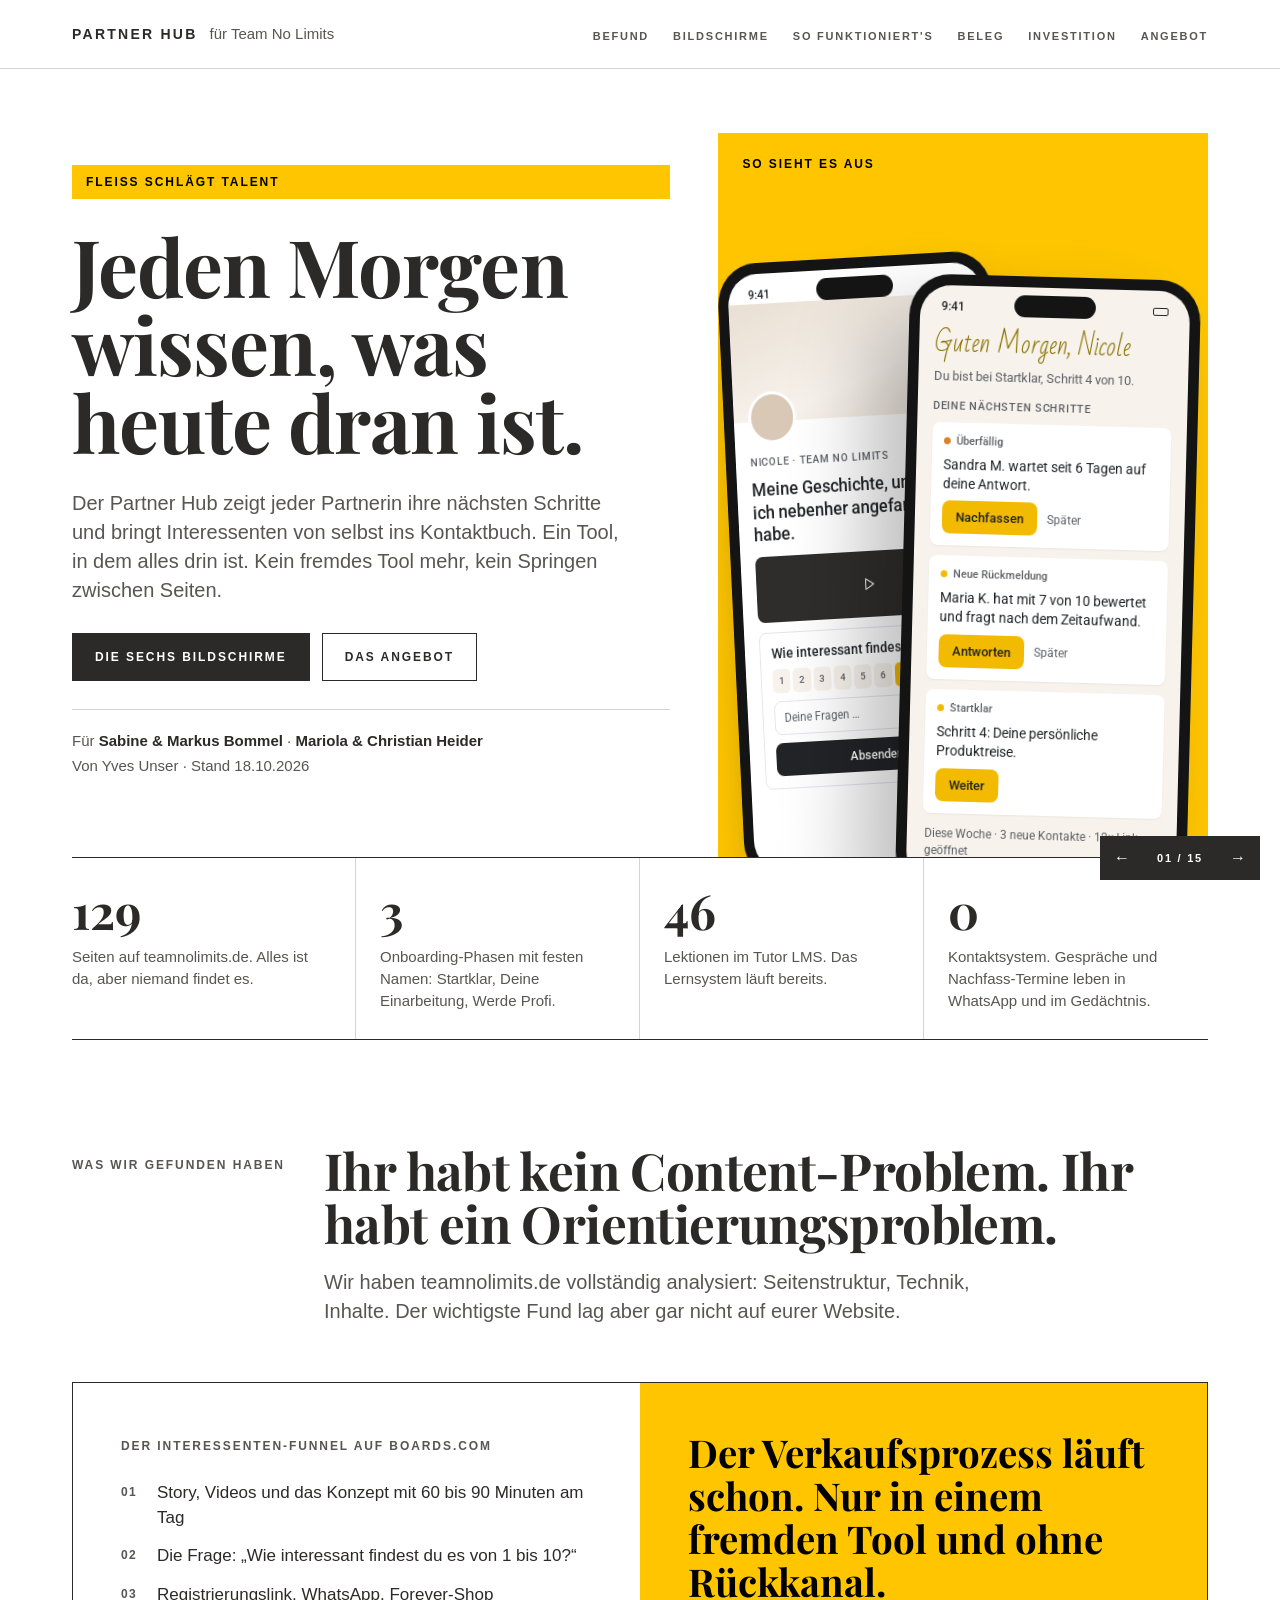
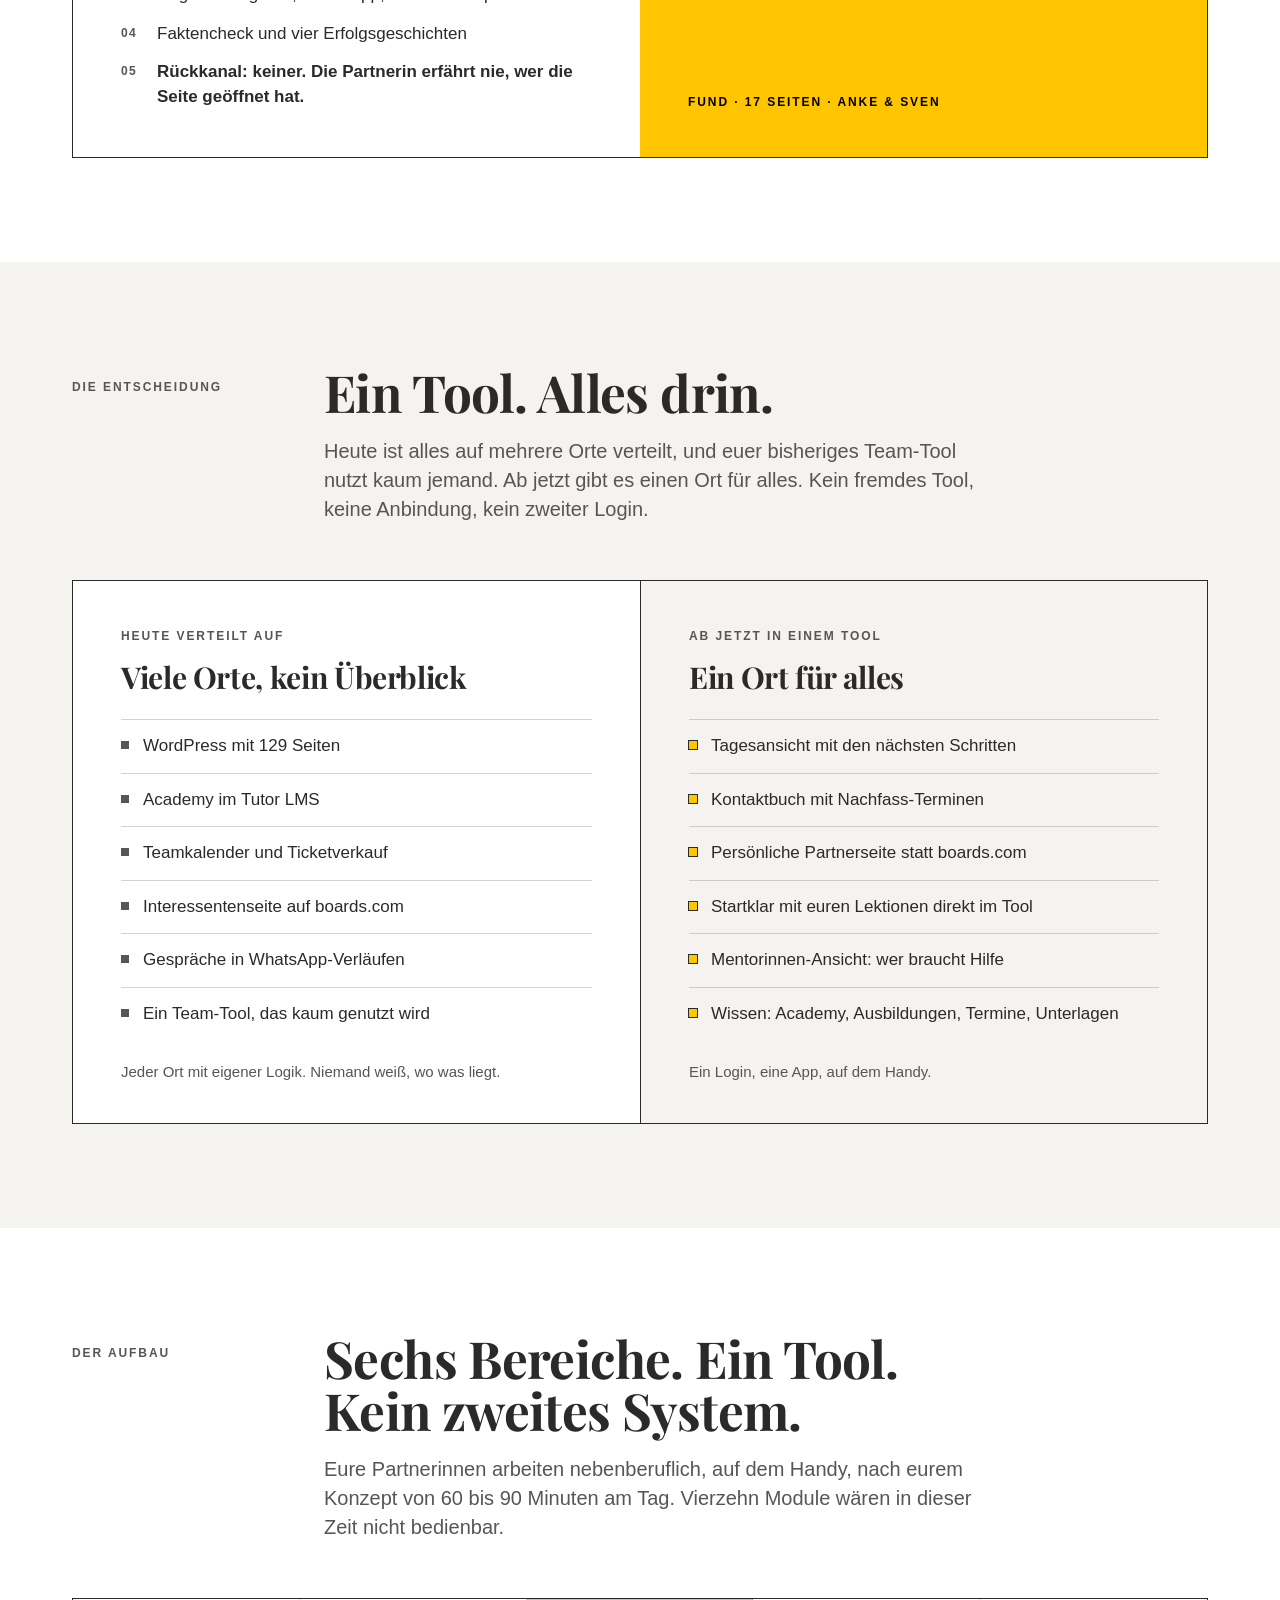
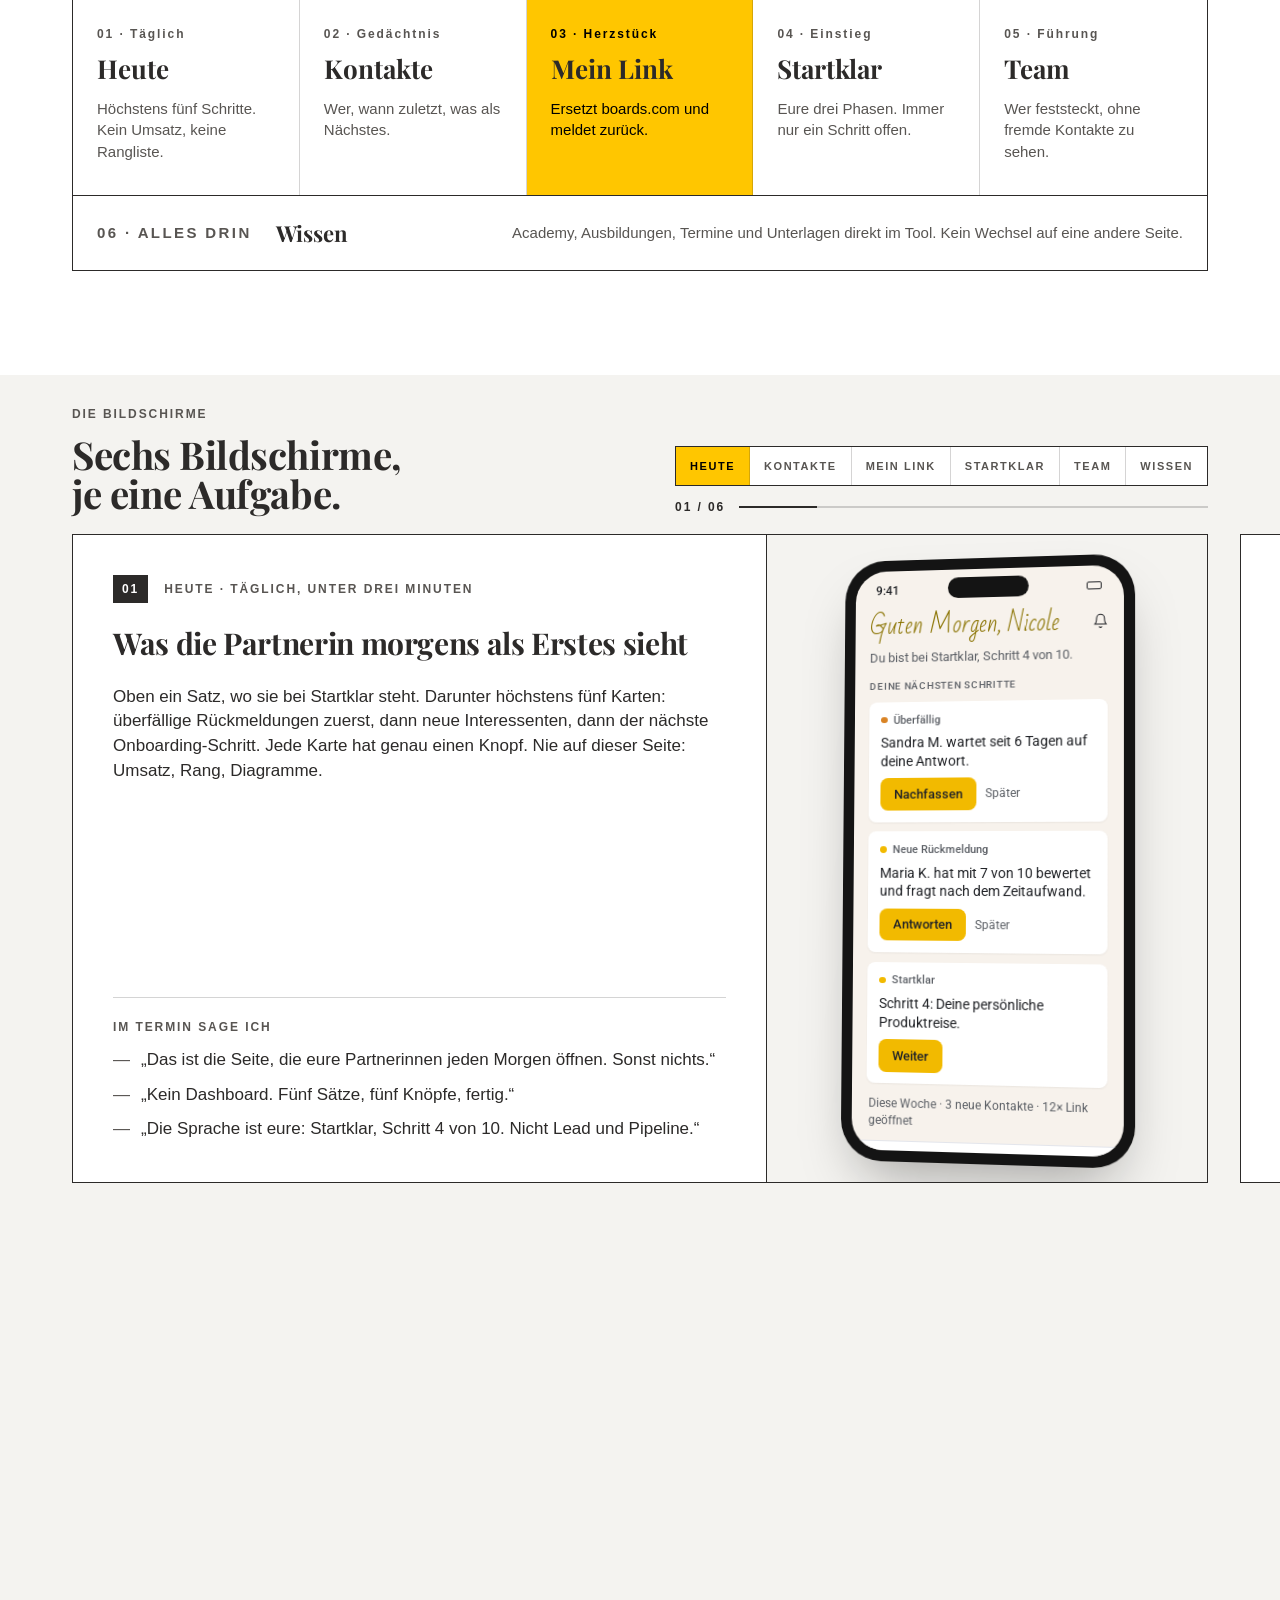
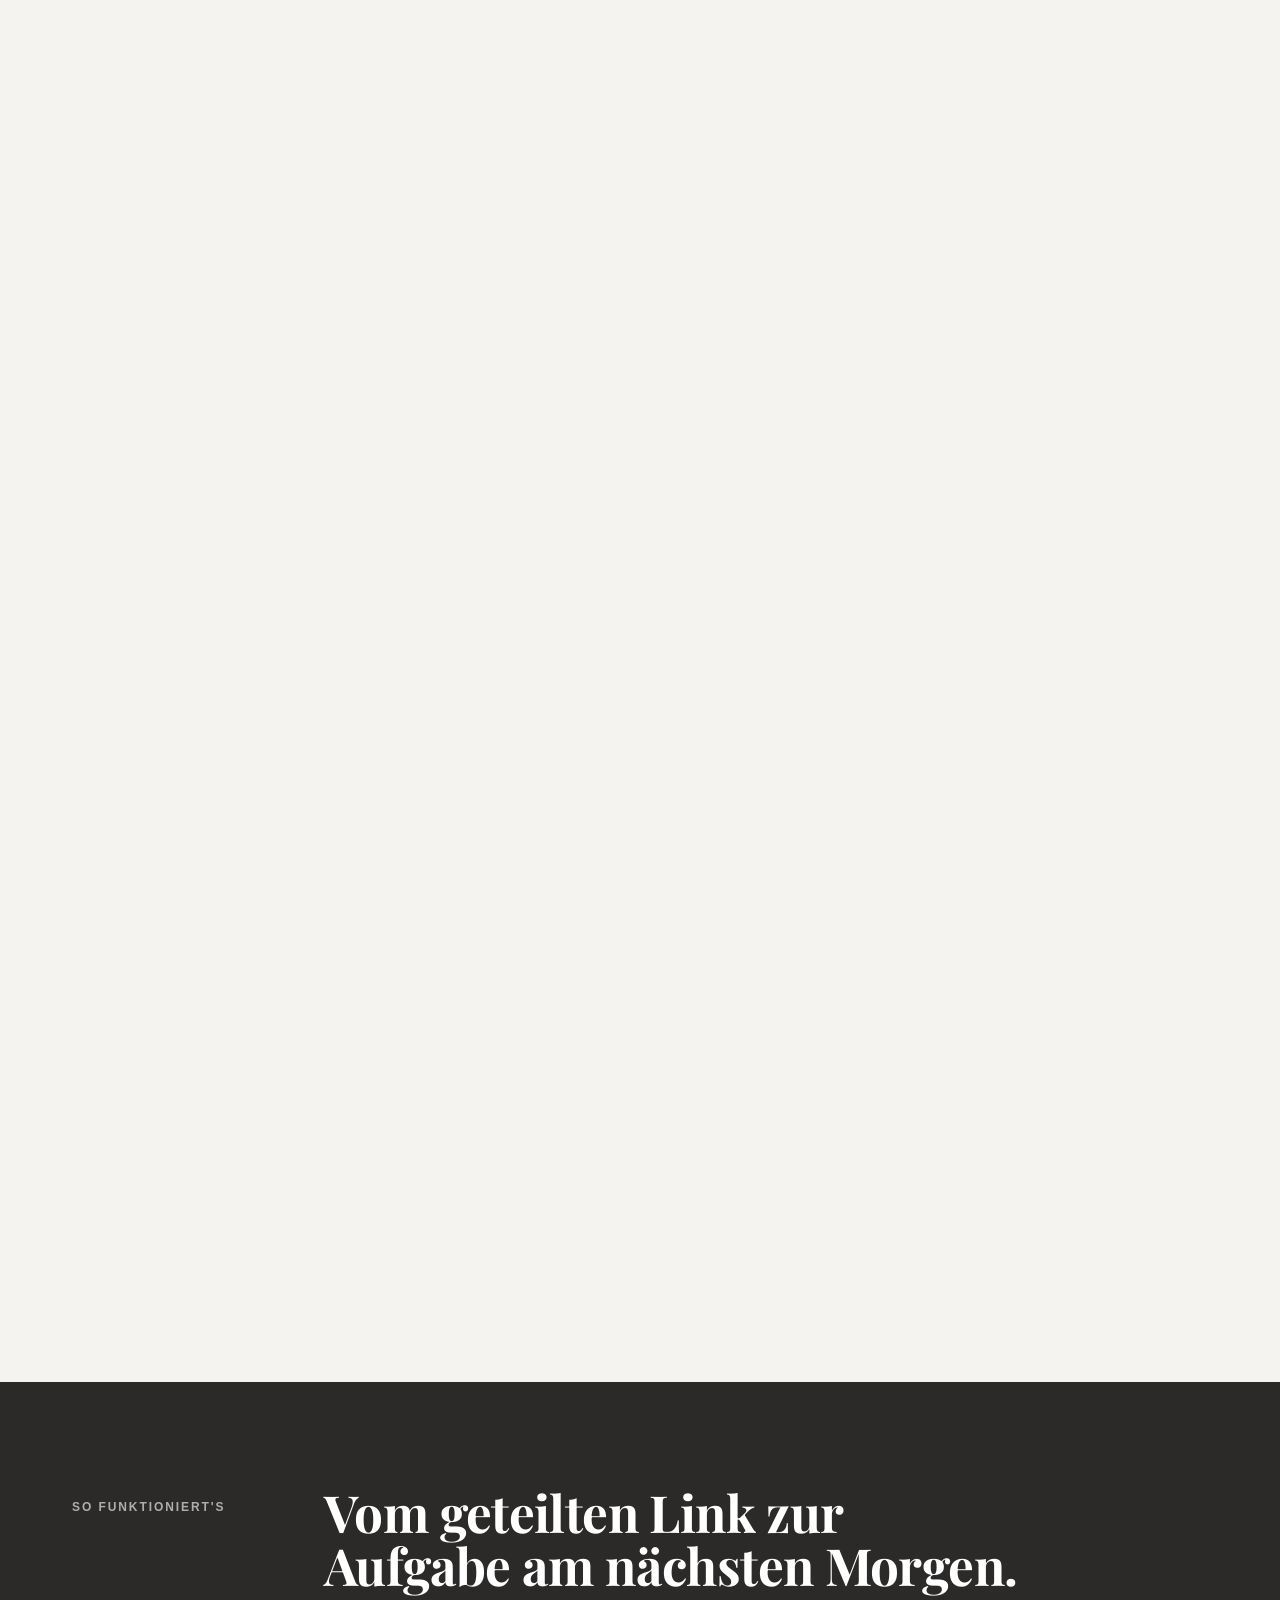
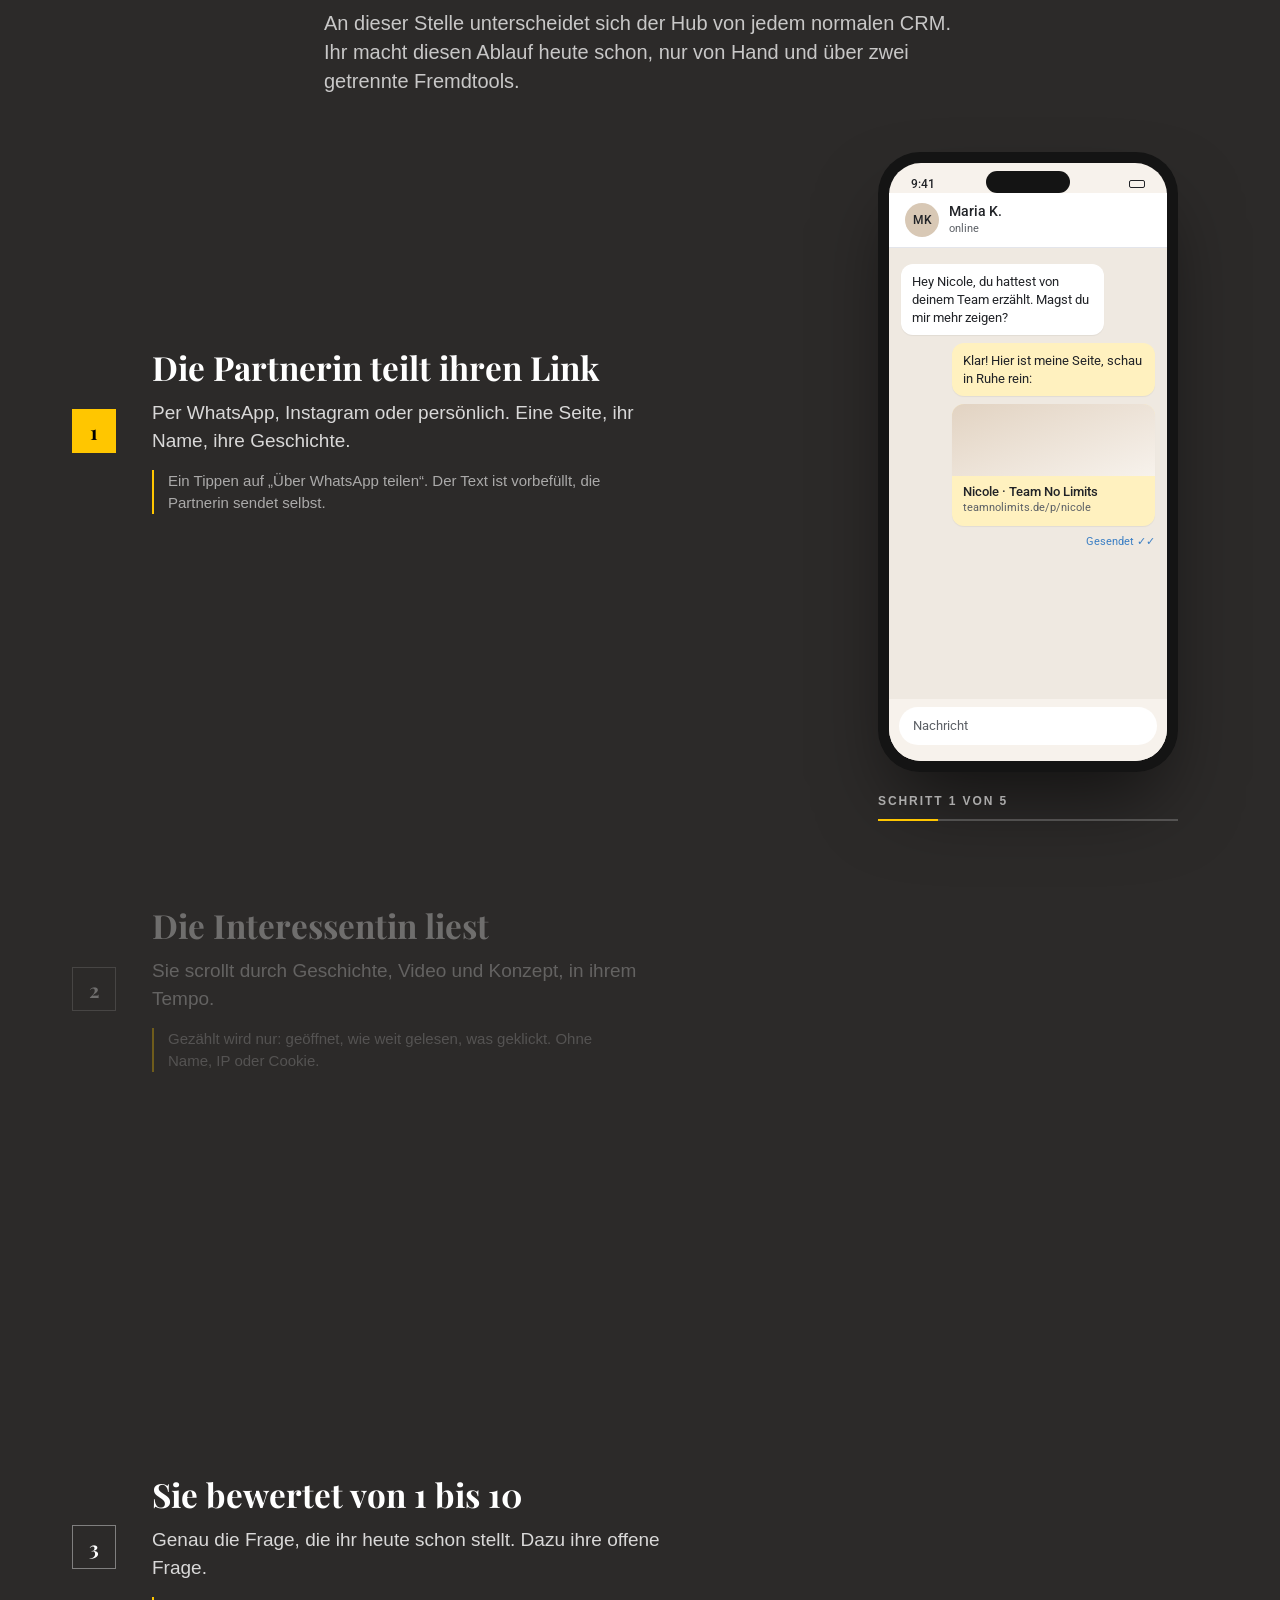
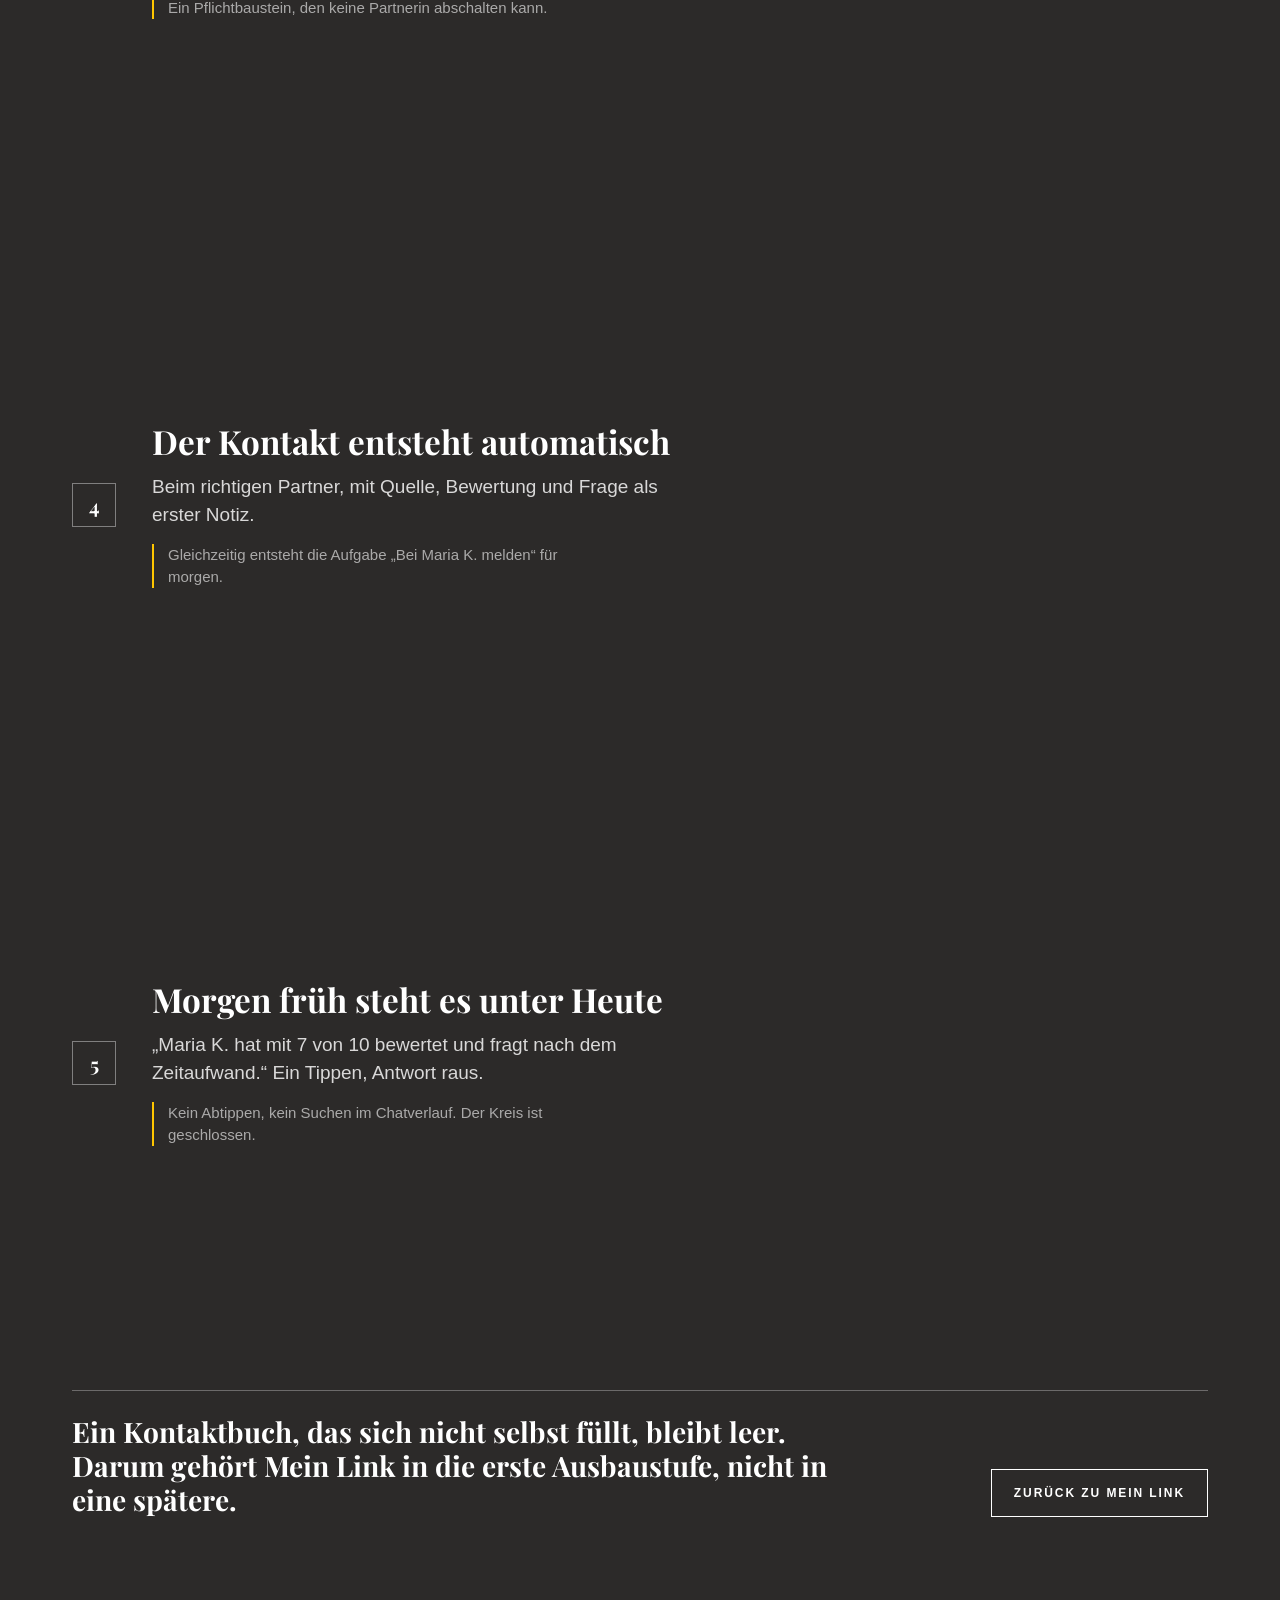
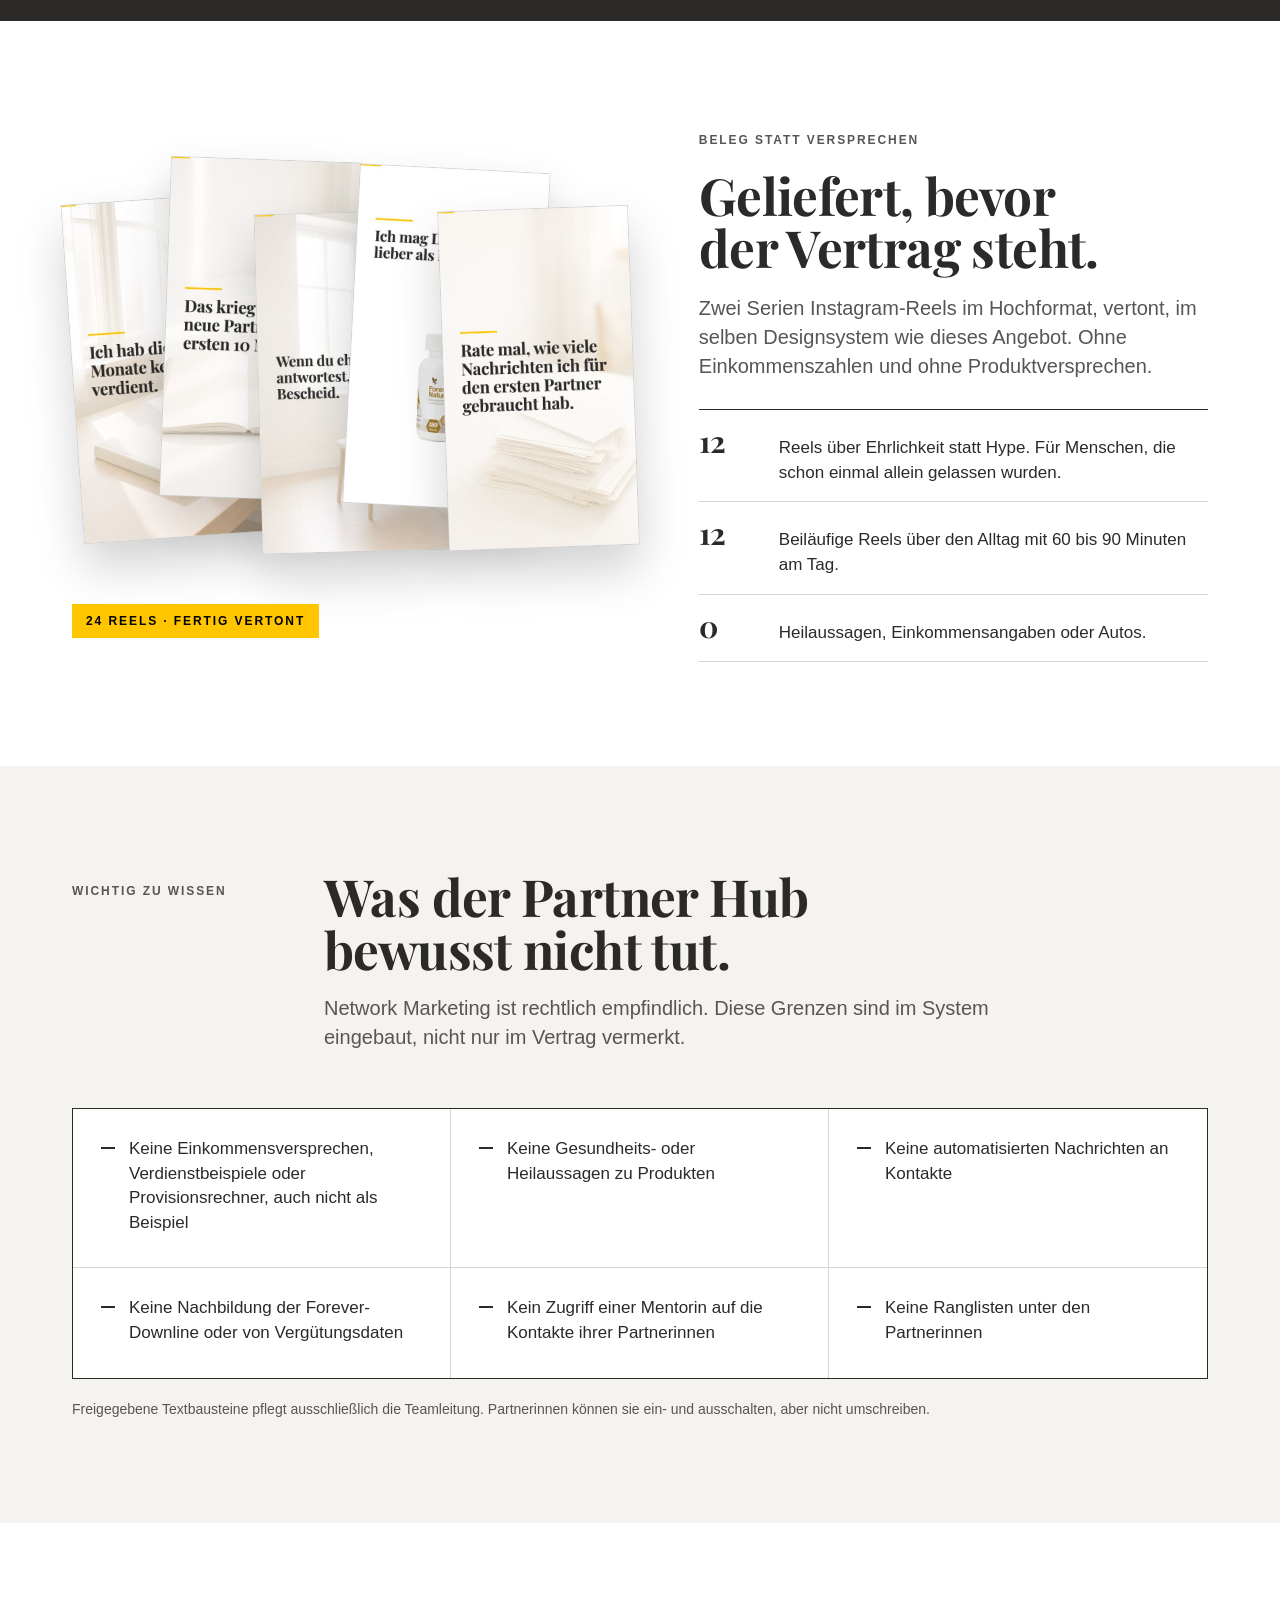
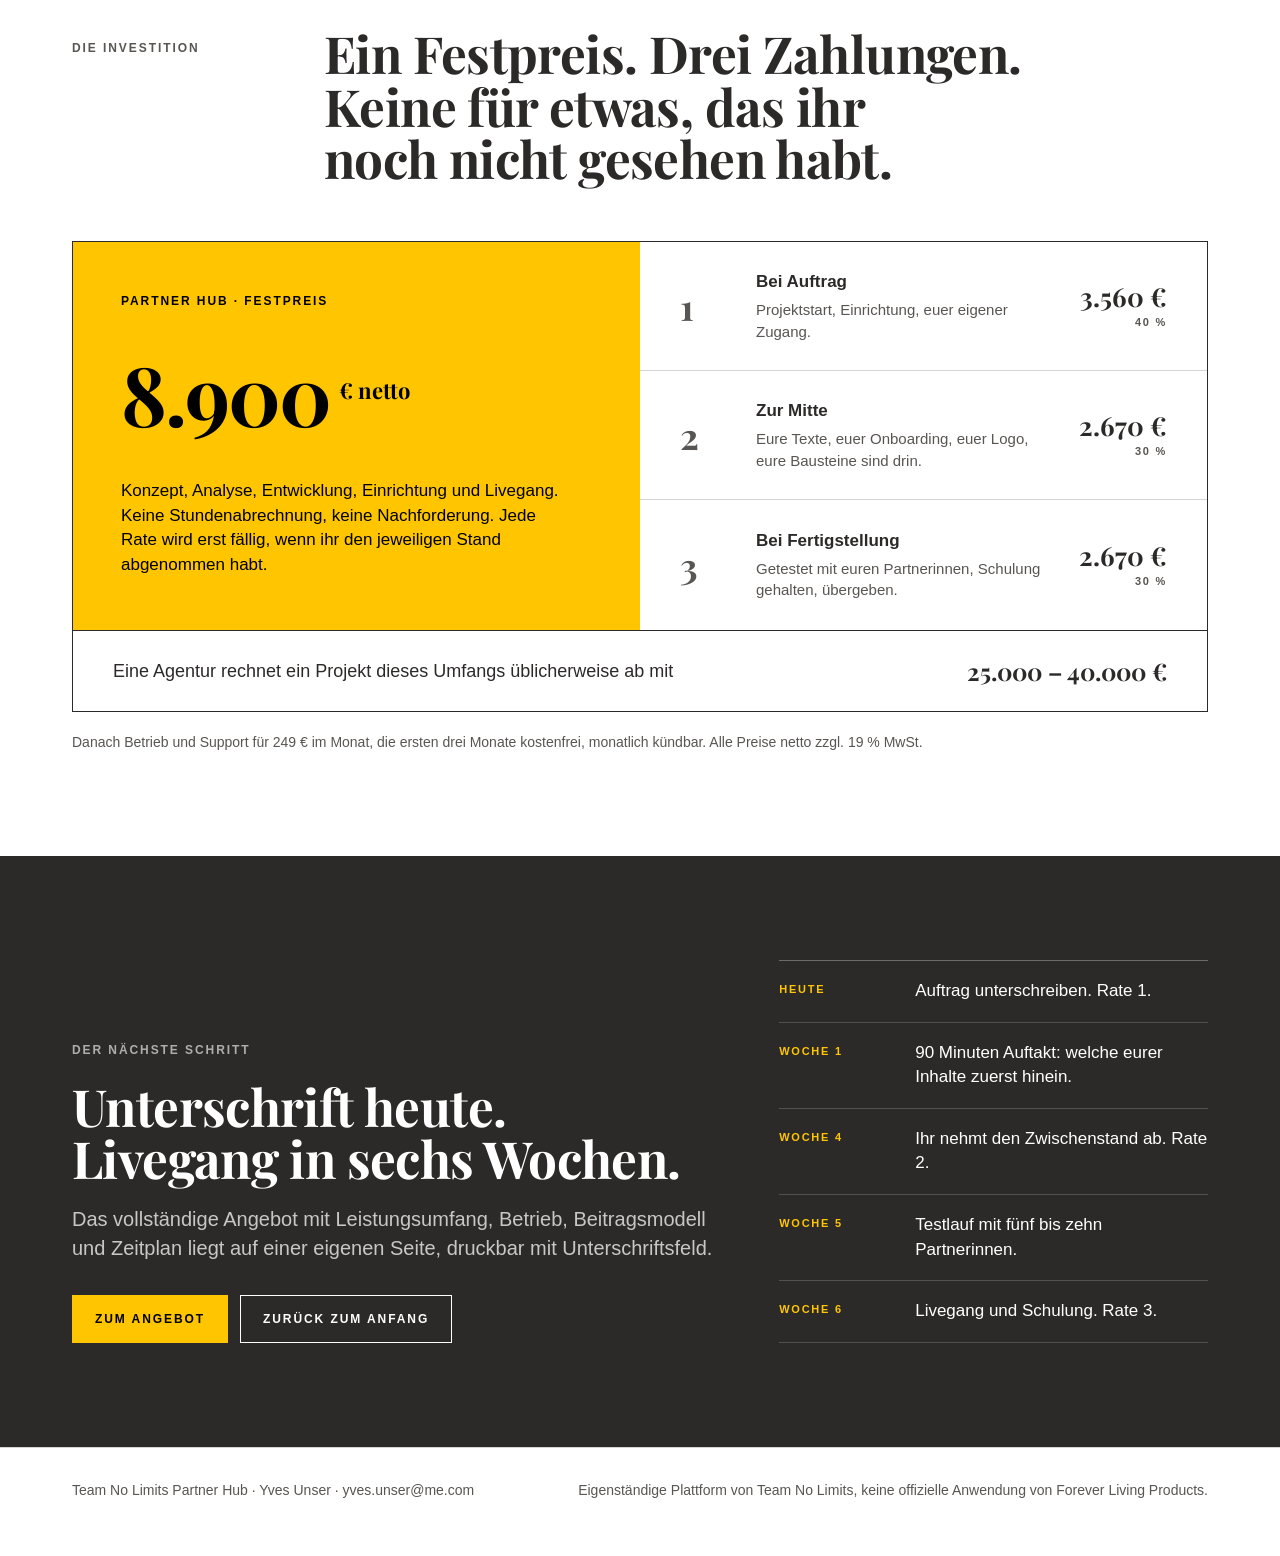
==== commit c3363963: "Pitch: ein Tool mit allem drin statt Ergaenzung zum WordPress Haltung, Aufbau, Wissensbereich und An" ====
--- a/pitch/index.html
+++ b/pitch/index.html
@@ -5,7 +5,7 @@
 <meta name="viewport" content="width=device-width, initial-scale=1">
 <meta name="robots" content="noindex, nofollow, noarchive, nosnippet">
 <title>Partner Hub für Team No Limits</title>
-<meta name="description" content="Der Partner Hub für Team No Limits: Tagesansicht, Kontaktbuch, persönliche Partnerseite, Startklar, Mentorinnen-Ansicht und Hub.">
+<meta name="description" content="Der Partner Hub für Team No Limits: Tagesansicht, Kontaktbuch, persönliche Partnerseite, Startklar, Mentorinnen-Ansicht und Wissen, alles in einem Tool.">
 <link rel="preconnect" href="https://fonts.googleapis.com">
 <link rel="preconnect" href="https://fonts.gstatic.com" crossorigin>
 <link href="https://fonts.googleapis.com/css2?family=Playfair+Display:wght@700&family=Roboto:wght@400;500&family=Bad+Script&display=swap" rel="stylesheet">
@@ -59,7 +59,7 @@
     <div class="copy">
       <span class="plate label">Fleiß schlägt Talent</span>
       <h1>Jeden Morgen wissen, was heute dran ist.</h1>
-      <p class="lede">Der Partner Hub zeigt jeder Partnerin ihre nächsten Schritte und bringt Interessenten von selbst ins Kontaktbuch. Ergänzend zu dem, was ihr schon habt. Nicht als Ersatz.</p>
+      <p class="lede">Der Partner Hub zeigt jeder Partnerin ihre nächsten Schritte und bringt Interessenten von selbst ins Kontaktbuch. Ein Tool, in dem alles drin ist. Kein fremdes Tool mehr, kein Springen zwischen Seiten.</p>
       <div class="btnrow">
         <a class="btn" href="#aufbau">Die sechs Bildschirme</a>
         <a class="btn ghost" href="angebot.html">Das Angebot</a>
@@ -140,42 +140,42 @@
   </div>
 </section>
 
-<!-- 03 Ergänzen statt ersetzen -->
+<!-- 03 Ein Tool, alles drin -->
 <section class="soft" id="haltung" data-slide>
   <div class="wrap">
     <div class="sechead rv">
       <span class="label">Die Entscheidung</span>
       <div>
-        <h2>Ergänzen statt ersetzen.</h2>
-        <p class="lede">Alles, was bei euch schon läuft, bleibt, wo es ist. Der Partner Hub baut nur das, was heute fehlt, und verlinkt den Rest.</p>
+        <h2>Ein Tool. Alles drin.</h2>
+        <p class="lede">Heute ist alles auf mehrere Orte verteilt, und euer bisheriges Team-Tool nutzt kaum jemand. Ab jetzt gibt es einen Ort für alles. Kein fremdes Tool, keine Anbindung, kein zweiter Login.</p>
       </div>
     </div>
     <div class="split rv" style="background:var(--paper)">
       <div>
-        <span class="label muted">Bleibt bei euch im WordPress</span>
-        <h3>Wird im Hub verlinkt</h3>
+        <span class="label muted">Heute verteilt auf</span>
+        <h3>Viele Orte, kein Überblick</h3>
         <ul>
-          <li>Academy und Kurse im Tutor LMS</li>
-          <li>Vital Coach und Network Marketing Experte</li>
+          <li>WordPress mit 129 Seiten</li>
+          <li>Academy im Tutor LMS</li>
           <li>Teamkalender und Ticketverkauf</li>
-          <li>Werbeartikel-Shop</li>
-          <li>Präsentationen und Drucksachen</li>
-          <li>Managersuche und Telegram-Gruppen</li>
+          <li>Interessentenseite auf boards.com</li>
+          <li>Gespräche in WhatsApp-Verläufen</li>
+          <li>Ein Team-Tool, das kaum genutzt wird</li>
         </ul>
-        <p class="foot">Kein Nachbau, keine doppelte Pflege.</p>
+        <p class="foot">Jeder Ort mit eigener Logik. Niemand weiß, wo was liegt.</p>
       </div>
       <div class="new">
-        <span class="label muted">Wird neu gebaut</span>
-        <h3>Genau die Lücke</h3>
+        <span class="label muted">Ab jetzt in einem Tool</span>
+        <h3>Ein Ort für alles</h3>
         <ul>
           <li>Tagesansicht mit den nächsten Schritten</li>
           <li>Kontaktbuch mit Nachfass-Terminen</li>
-          <li>Persönliche Partnerseite zum Teilen</li>
-          <li>Onboarding mit sichtbarem Fortschritt</li>
+          <li>Persönliche Partnerseite statt boards.com</li>
+          <li>Startklar mit euren Lektionen direkt im Tool</li>
           <li>Mentorinnen-Ansicht: wer braucht Hilfe</li>
-          <li>Datenschutz: Export und Löschung</li>
+          <li>Wissen: Academy, Ausbildungen, Termine, Unterlagen</li>
         </ul>
-        <p class="foot">Nicht mehr, nicht weniger.</p>
+        <p class="foot">Ein Login, eine App, auf dem Handy.</p>
       </div>
     </div>
   </div>
@@ -187,7 +187,7 @@
     <div class="sechead rv">
       <span class="label">Der Aufbau</span>
       <div>
-        <h2>Fünf Bereiche für den Alltag. Dazu der Hub, der auf alles Bestehende zeigt.</h2>
+        <h2>Sechs Bereiche. Ein Tool. Kein zweites System.</h2>
         <p class="lede">Eure Partnerinnen arbeiten nebenberuflich, auf dem Handy, nach eurem Konzept von 60 bis 90 Minuten am Tag. Vierzehn Module wären in dieser Zeit nicht bedienbar.</p>
       </div>
     </div>
@@ -199,7 +199,7 @@
         <a href="#s-startklar"><span class="k">04 · Einstieg</span><b>Startklar</b><span>Eure drei Phasen. Immer nur ein Schritt offen.</span></a>
         <a href="#s-team"><span class="k">05 · Führung</span><b>Team</b><span>Wer feststeckt, ohne fremde Kontakte zu sehen.</span></a>
       </div>
-      <a class="hubline" href="#s-hub"><span class="label muted">06 · Verbindung</span><b>Hub</b><span>Kacheln zu Academy, Kalender, Präsentationen und Shop. Ein Tippen statt Suchen.</span></a>
+      <a class="hubline" href="#s-hub"><span class="label muted">06 · Alles drin</span><b>Wissen</b><span>Academy, Ausbildungen, Termine und Unterlagen direkt im Tool. Kein Wechsel auf eine andere Seite.</span></a>
     </div>
   </div>
 </section>
@@ -210,7 +210,7 @@
     <div class="wrap hs-head">
       <div><span class="label muted">Die Bildschirme</span><h2 class="hs-title">Sechs Bildschirme, je eine Aufgabe.</h2></div>
       <div class="hs-nav">
-        <div class="hs-tabs" role="tablist"><button type="button" data-go="0">Heute</button><button type="button" data-go="1">Kontakte</button><button type="button" data-go="2">Mein Link</button><button type="button" data-go="3">Startklar</button><button type="button" data-go="4">Team</button><button type="button" data-go="5">Hub</button></div>
+        <div class="hs-tabs" role="tablist"><button type="button" data-go="0">Heute</button><button type="button" data-go="1">Kontakte</button><button type="button" data-go="2">Mein Link</button><button type="button" data-go="3">Startklar</button><button type="button" data-go="4">Team</button><button type="button" data-go="5">Wissen</button></div>
         <div class="hs-progress"><span class="hs-count label">01 / 06</span><i><b></b></i></div>
       </div>
     </div>
@@ -303,7 +303,7 @@
         <div class="body">
           <div class="num"><b>04</b><em>Startklar · der Einstieg</em></div>
           <h3>Eure drei Phasen. Immer nur ein Schritt offen.</h3>
-          <p>Startklar mit zehn Schritten, Deine Einarbeitung mit fünf, Werde Profi mit drei. Die Partnerin sieht nur den aktuellen Schritt: ein Satz Zweck, eine Aufgabe, ein Link in eure Academy. Die Schritte pflegt die Teamleitung selbst, ohne Programmierer.</p>
+          <p>Startklar mit zehn Schritten, Deine Einarbeitung mit fünf, Werde Profi mit drei. Die Partnerin sieht nur den aktuellen Schritt: ein Satz Zweck, eine Aufgabe, die passende Lektion direkt im Tool. Die Schritte pflegt die Teamleitung selbst, ohne Programmierer.</p>
           <div class="say">
             <span class="label">Im Termin sage ich</span>
             <ul><li>„Die Namen und Inhalte sind eure. Wir zeigen sie nur Schritt für Schritt.“</li><li>„Erledigte Schritte klappen zu, die nächsten sind nur eine Zahl.“</li><li>„Hängt jemand sieben Tage am selben Schritt, sieht es die Mentorin.“</li></ul>
@@ -322,7 +322,7 @@
     <span class="tag"><span class="dot"></span>Schritt 4 · jetzt dran</span>
     <h5>Deine persönliche Produktreise</h5>
     <div class="task">Aufgabe: Notiere drei Produkte, die du selbst ausprobieren möchtest.</div>
-    <span class="deeplink">Video in der Academy ansehen <svg class="ico"><use href="#i-chev"/></svg></span>
+    <span class="deeplink">Lektion jetzt ansehen <svg class="ico"><use href="#i-chev"/></svg></span>
     <span class="pbtn full">Erledigt</span>
   </div>
   <div class="locked st"><span>Deine Einarbeitung · 5 Schritte</span><svg class="ico"><use href="#i-lock"/></svg></div>
@@ -350,22 +350,22 @@
       </article>
       <article class="scard" id="s-hub" data-slide>
         <div class="body">
-          <div class="num"><b>06</b><em>Hub · die Verbindung</em></div>
-          <h3>Alles, was es schon gibt. Ein Tippen statt Suchen.</h3>
-          <p>Kacheln auf eure bestehenden Bereiche, jede mit einem Satz, was dort zu finden ist. Kein Nachbau, keine doppelte Pflege. Ändert sich eine Adresse im WordPress, passt die Teamleitung die Kachel selbst an.</p>
+          <div class="num"><b>06</b><em>Wissen · alles drin</em></div>
+          <h3>Academy, Termine, Unterlagen. Alles im selben Tool.</h3>
+          <p>Eure Lektionen, Ausbildungen, Termine und Unterlagen ziehen mit ins Tool. Die Partnerin wechselt nie auf eine andere Seite und braucht keinen zweiten Login. Die Teamleitung pflegt die Inhalte selbst, ohne Programmierer.</p>
           <div class="say">
             <span class="label">Im Termin sage ich</span>
-            <ul><li>„Eure Academy bleibt eure Academy. Der Hub zeigt nur den Weg dorthin.“</li><li>„129 Seiten werden zu einer Handvoll Kacheln, die man wirklich braucht.“</li></ul>
+            <ul><li>„Ein Login, eine App. Niemand muss mehr wissen, auf welcher Seite was liegt.“</li><li>„129 Seiten werden zu einem Bereich, den man wirklich findet.“</li><li>„Euer bisheriges Team-Tool braucht ihr danach nicht mehr.“</li></ul>
           </div>
         </div>
         <div class="stage"><div class="phone "><div class="screen"><div class="sb"><span>9:41</span><span class="notch"></span><span class="ic"><i></i></span></div><div class="app">
-  <div class="top"><span class="ttl">Hub</span></div>
-  <p class="ctx">Alles aus eurem Teambereich, an einer Stelle.</p>
+  <div class="top"><span class="ttl">Wissen</span></div>
+  <p class="ctx">Alles aus eurem Team, direkt hier.</p>
   <div class="hubgrid">
-    <div class="tile st"><svg class="ico"><use href="#i-book"/></svg><b>Academy</b><small>46 Lektionen im Tutor LMS</small></div>
+    <div class="tile st"><svg class="ico"><use href="#i-book"/></svg><b>Academy</b><small>46 Lektionen, direkt hier</small></div>
     <div class="tile st"><svg class="ico"><use href="#i-heart"/></svg><b>Vital Coach</b><small>Die Weiterbildung</small></div>
     <div class="tile st"><svg class="ico"><use href="#i-brief"/></svg><b>Network Marketing Experte</b><small>Die Ausbildung</small></div>
-    <div class="tile st"><svg class="ico"><use href="#i-cal"/></svg><b>Teamkalender</b><small>Termine und Tickets</small></div>
+    <div class="tile st"><svg class="ico"><use href="#i-cal"/></svg><b>Teamkalender</b><small>Termine und Anmeldung</small></div>
     <div class="tile st"><svg class="ico"><use href="#i-present"/></svg><b>Präsentationen</b><small>Zum Zeigen im Gespräch</small></div>
     <div class="tile st"><svg class="ico"><use href="#i-print"/></svg><b>Drucksachen</b><small>Flyer und Starter-Unterlagen</small></div>
   </div>
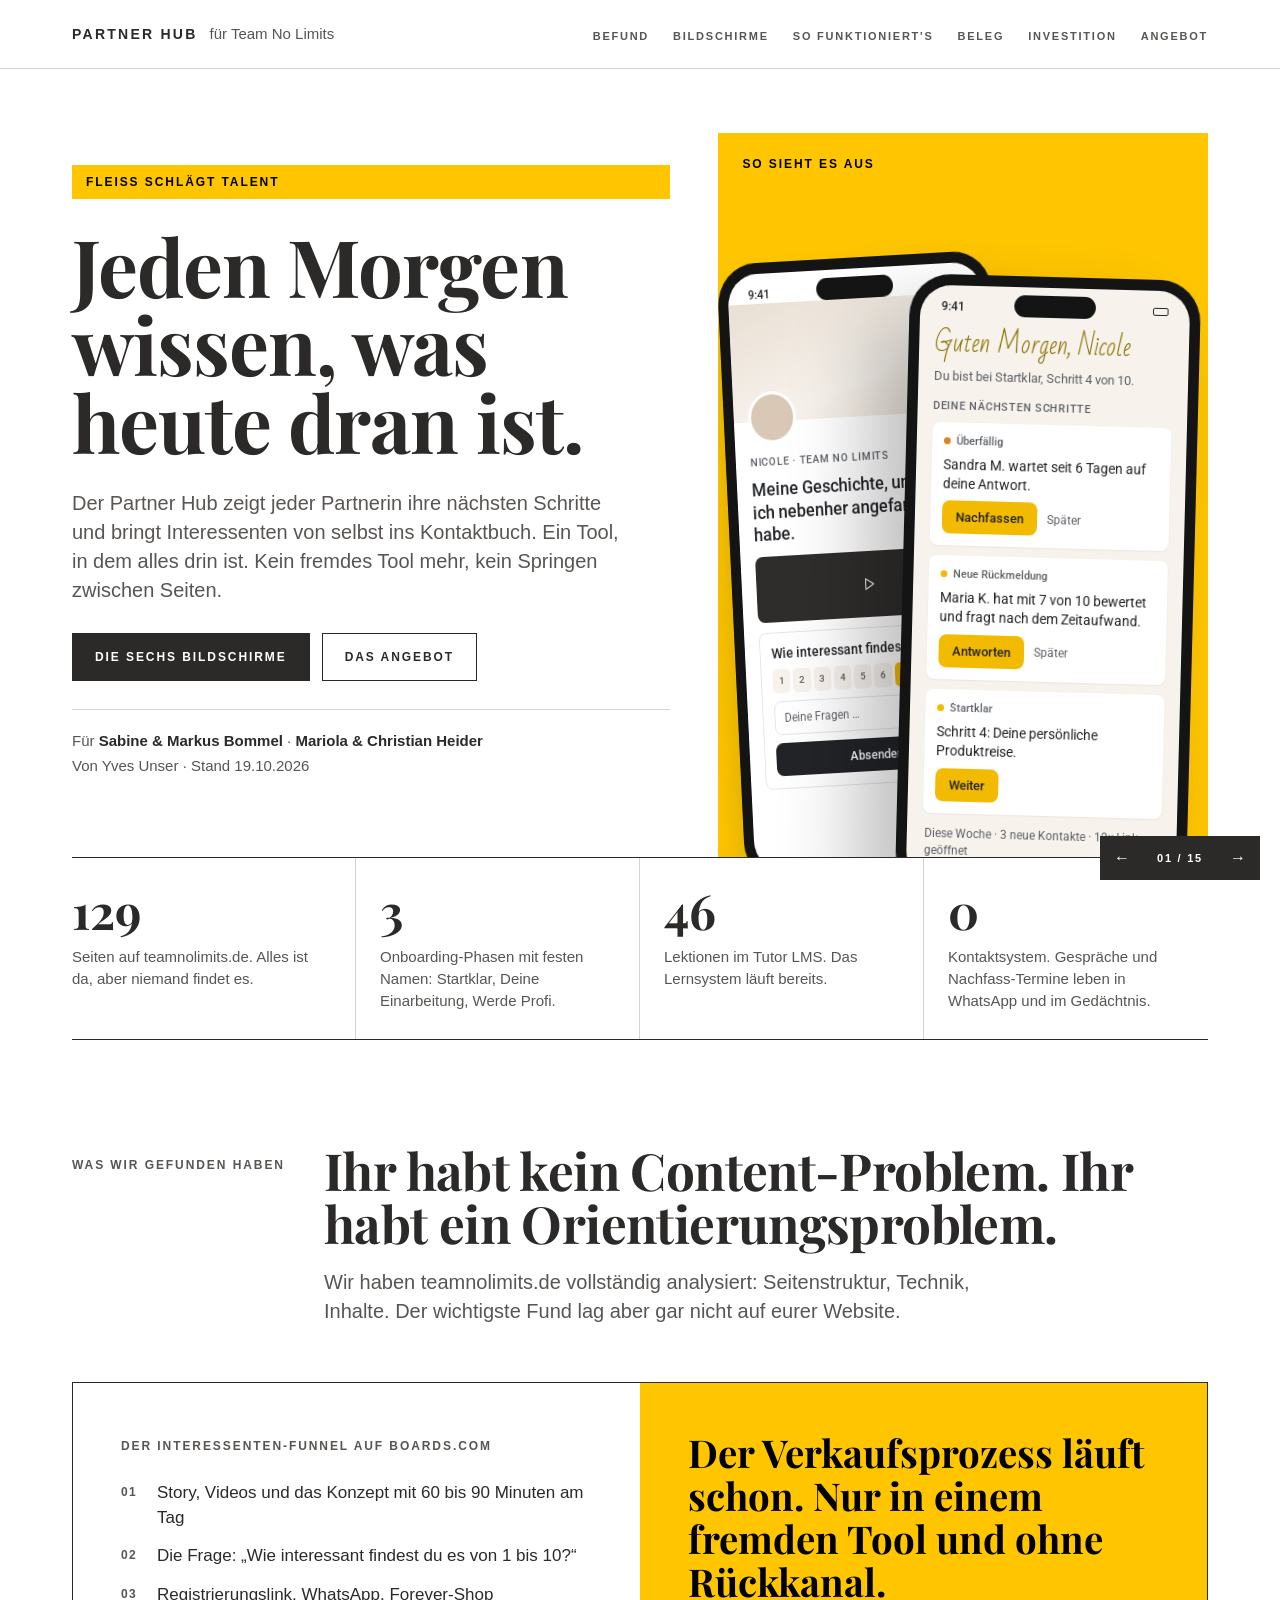
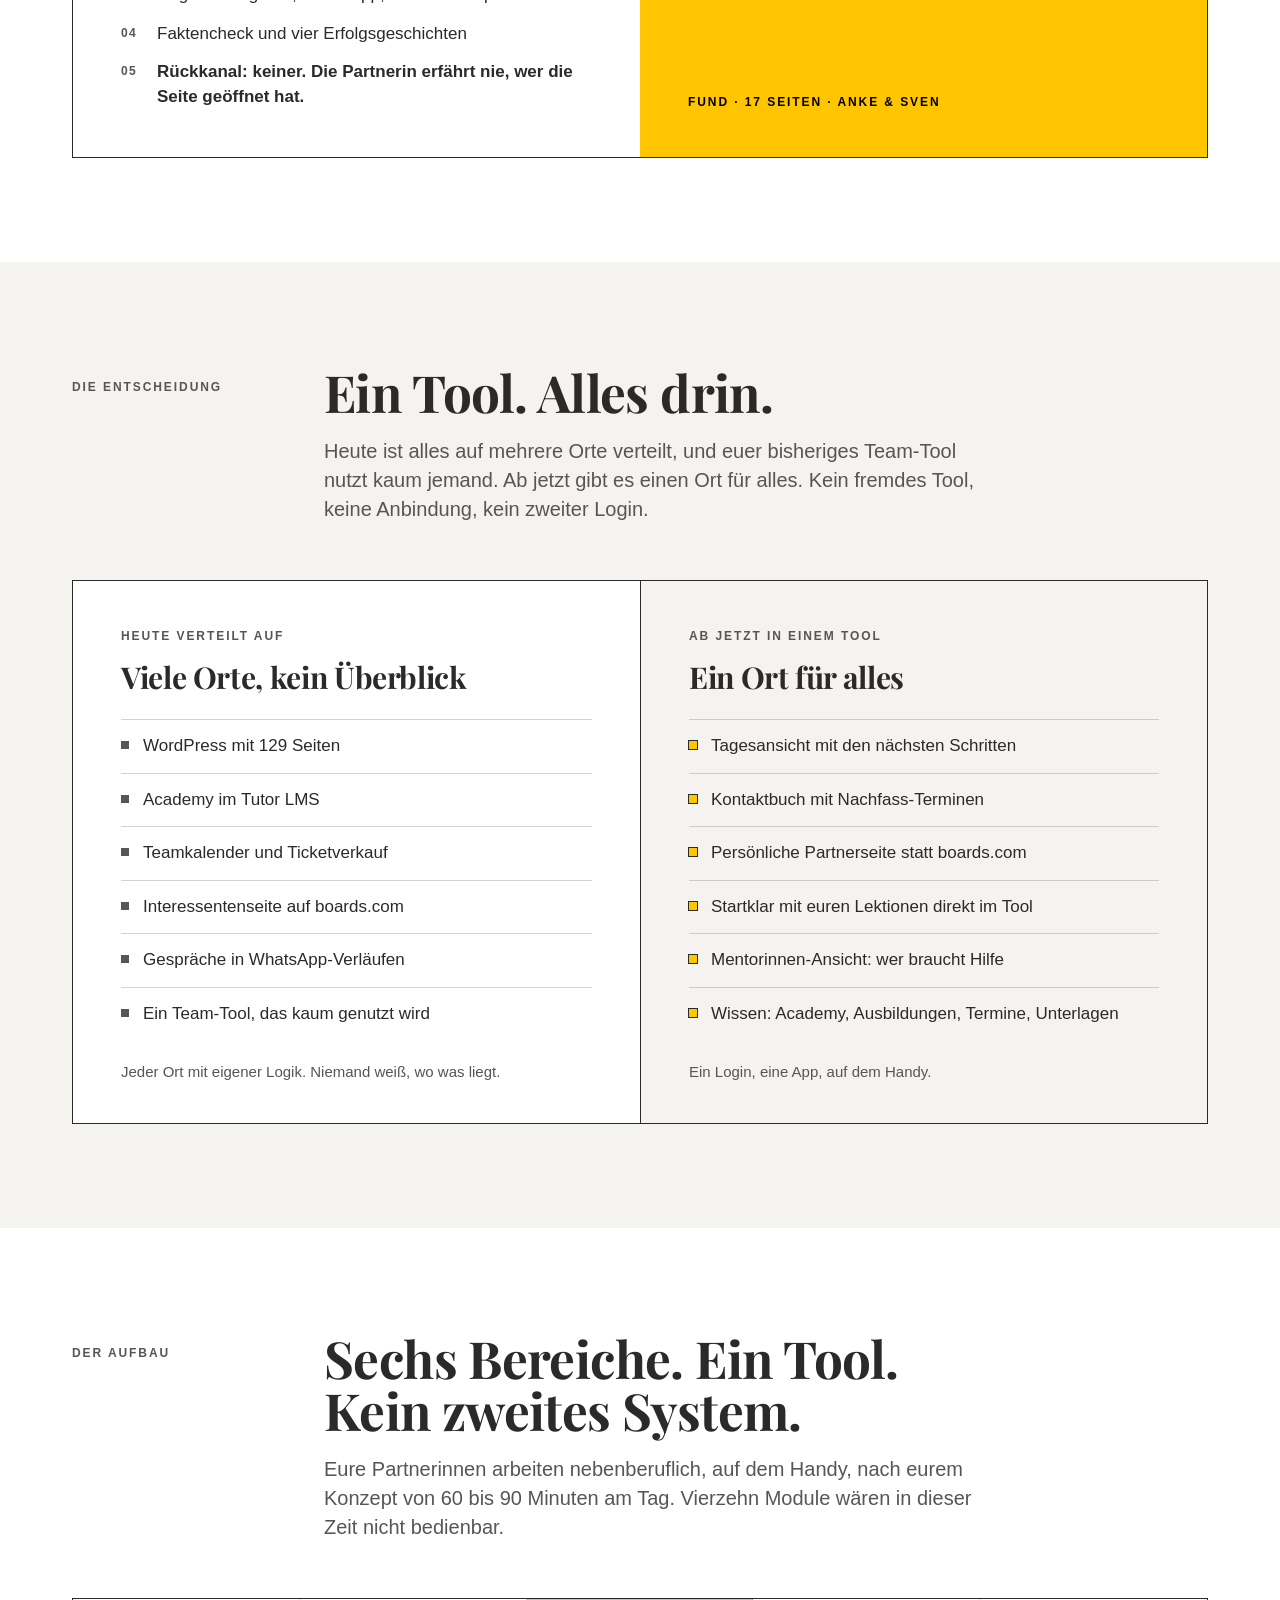
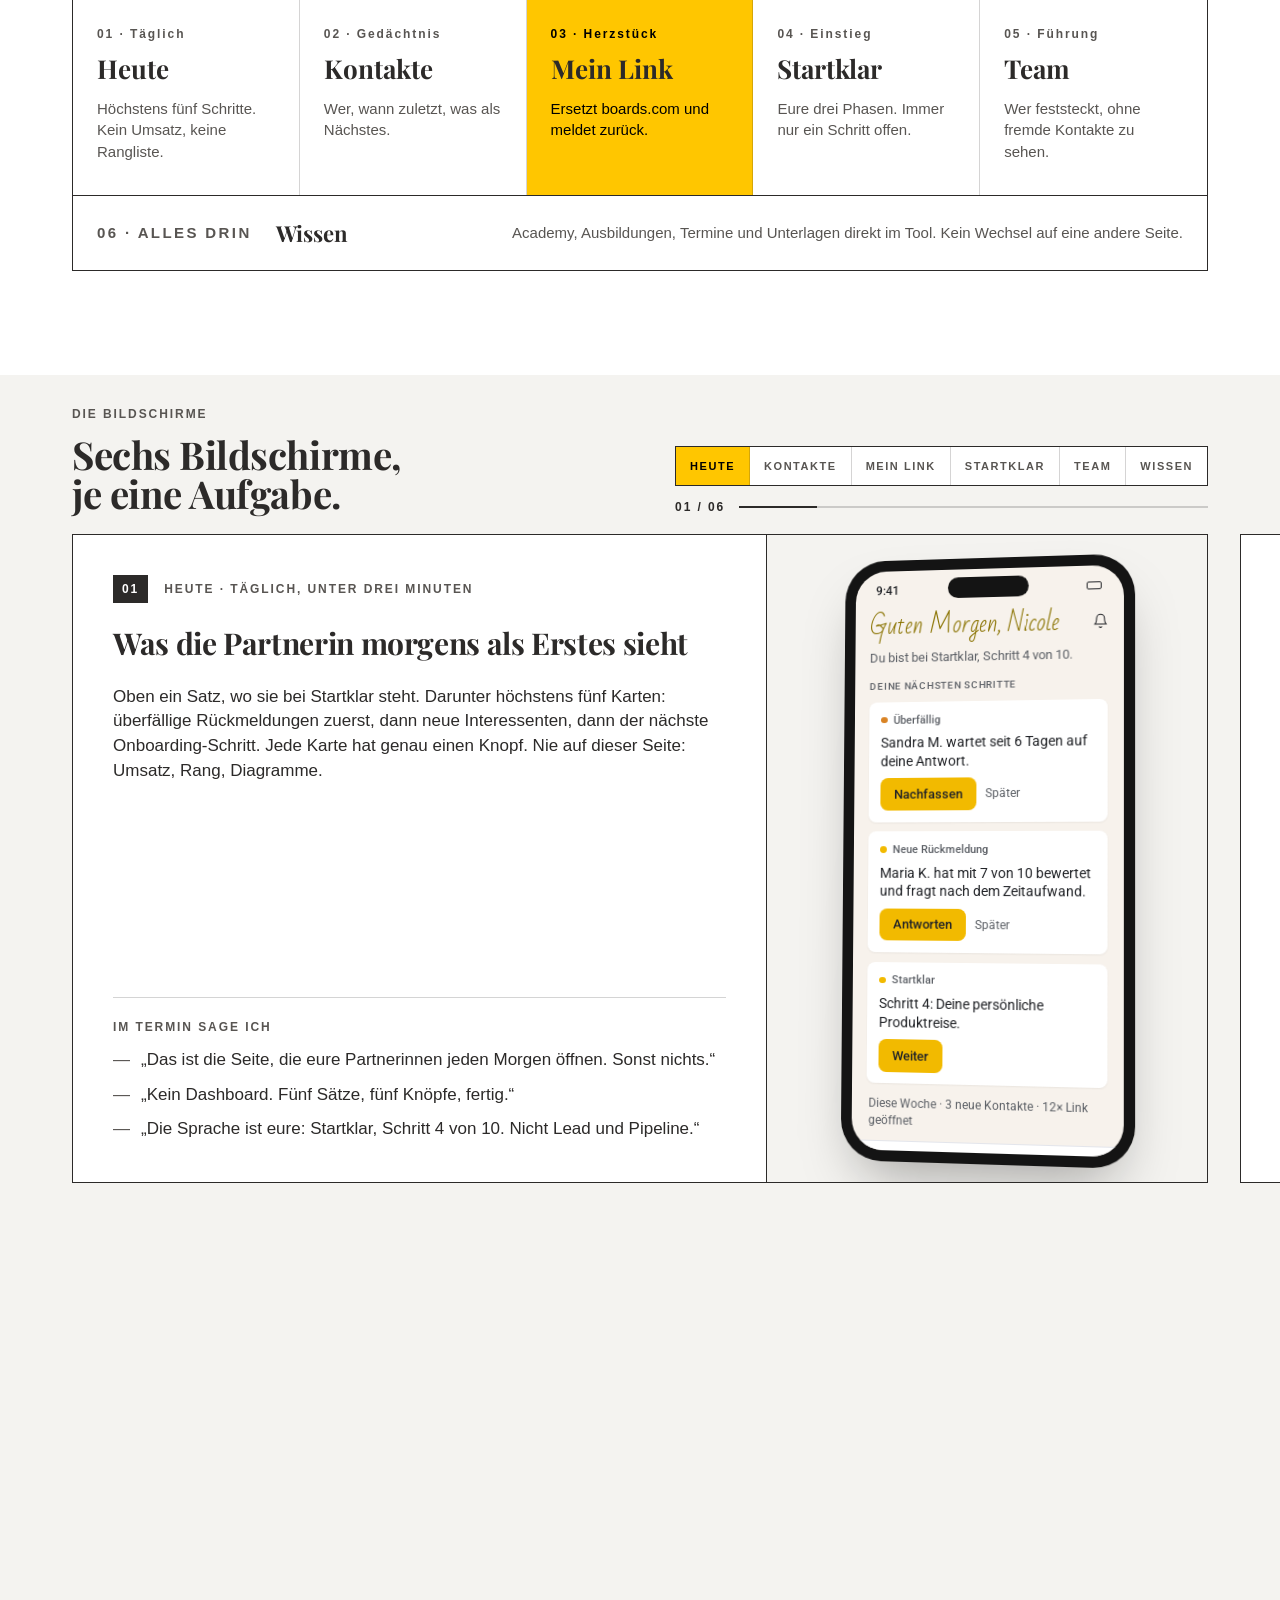
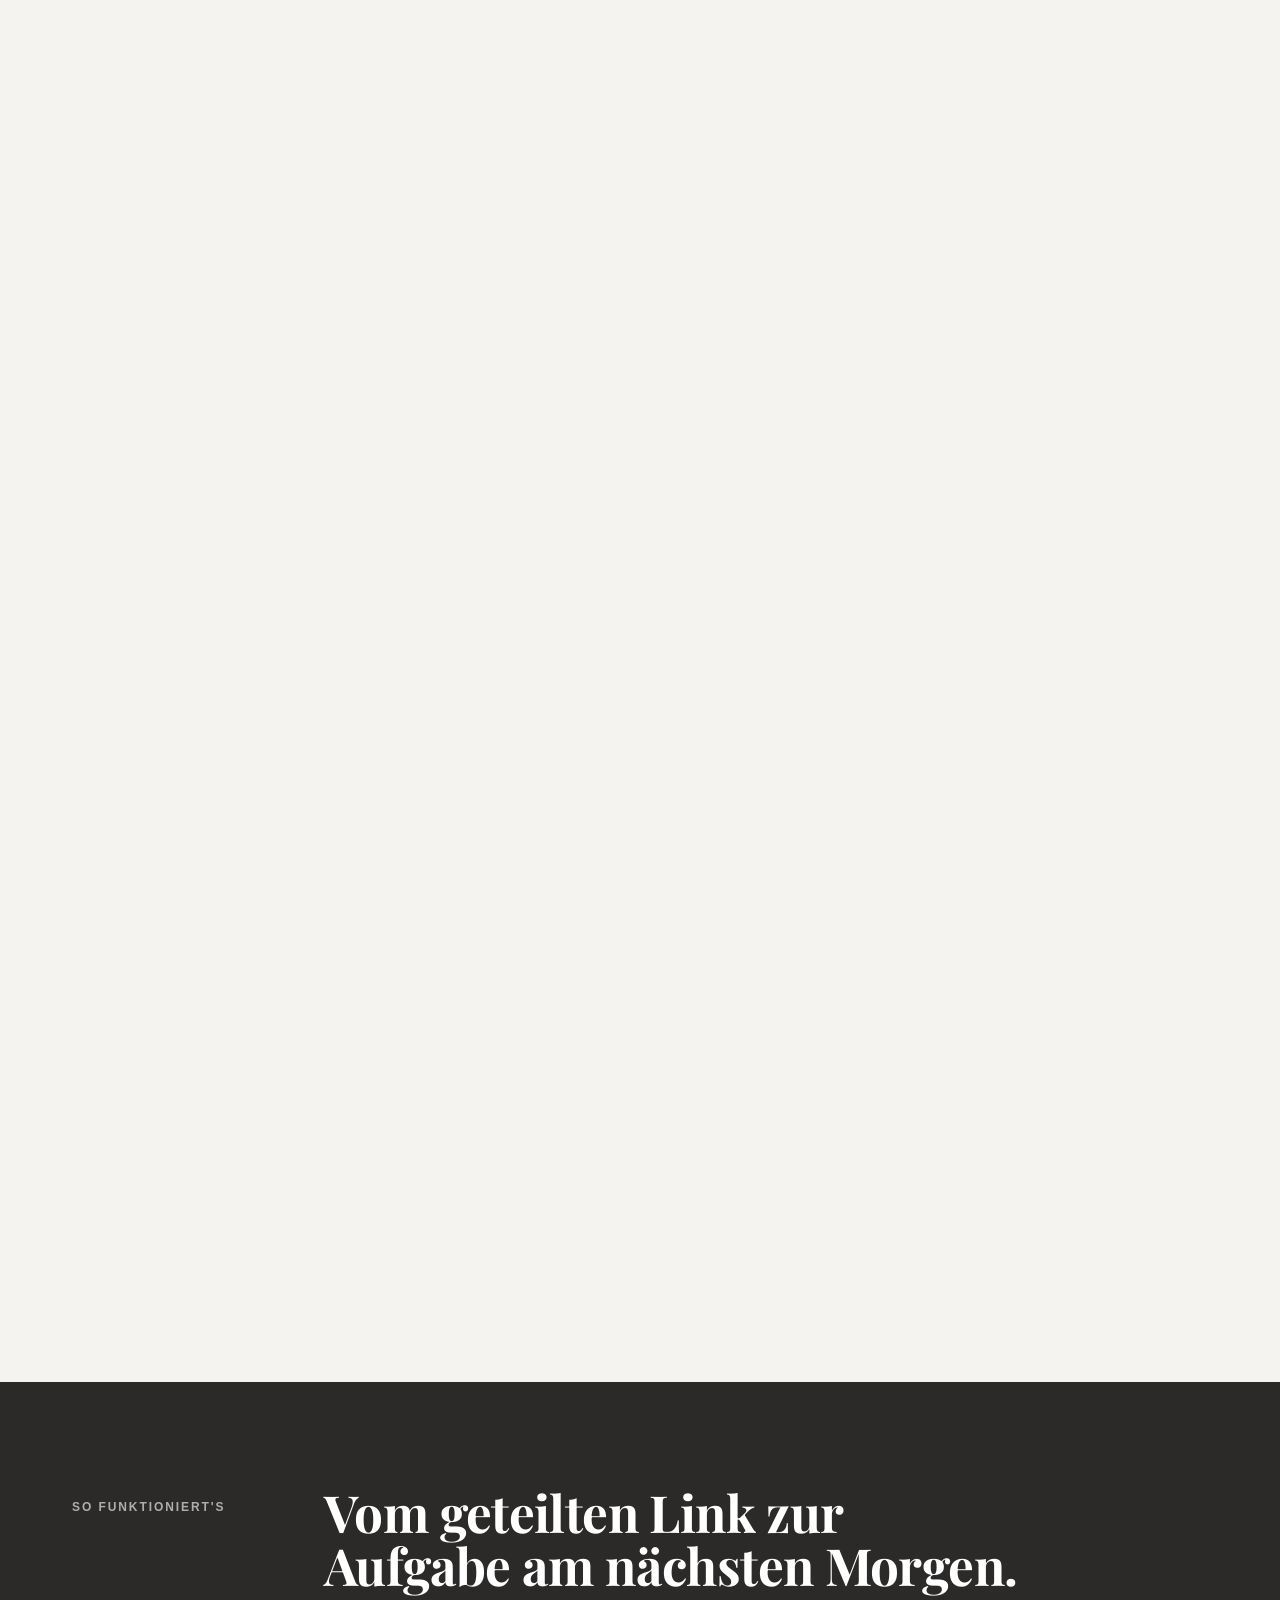
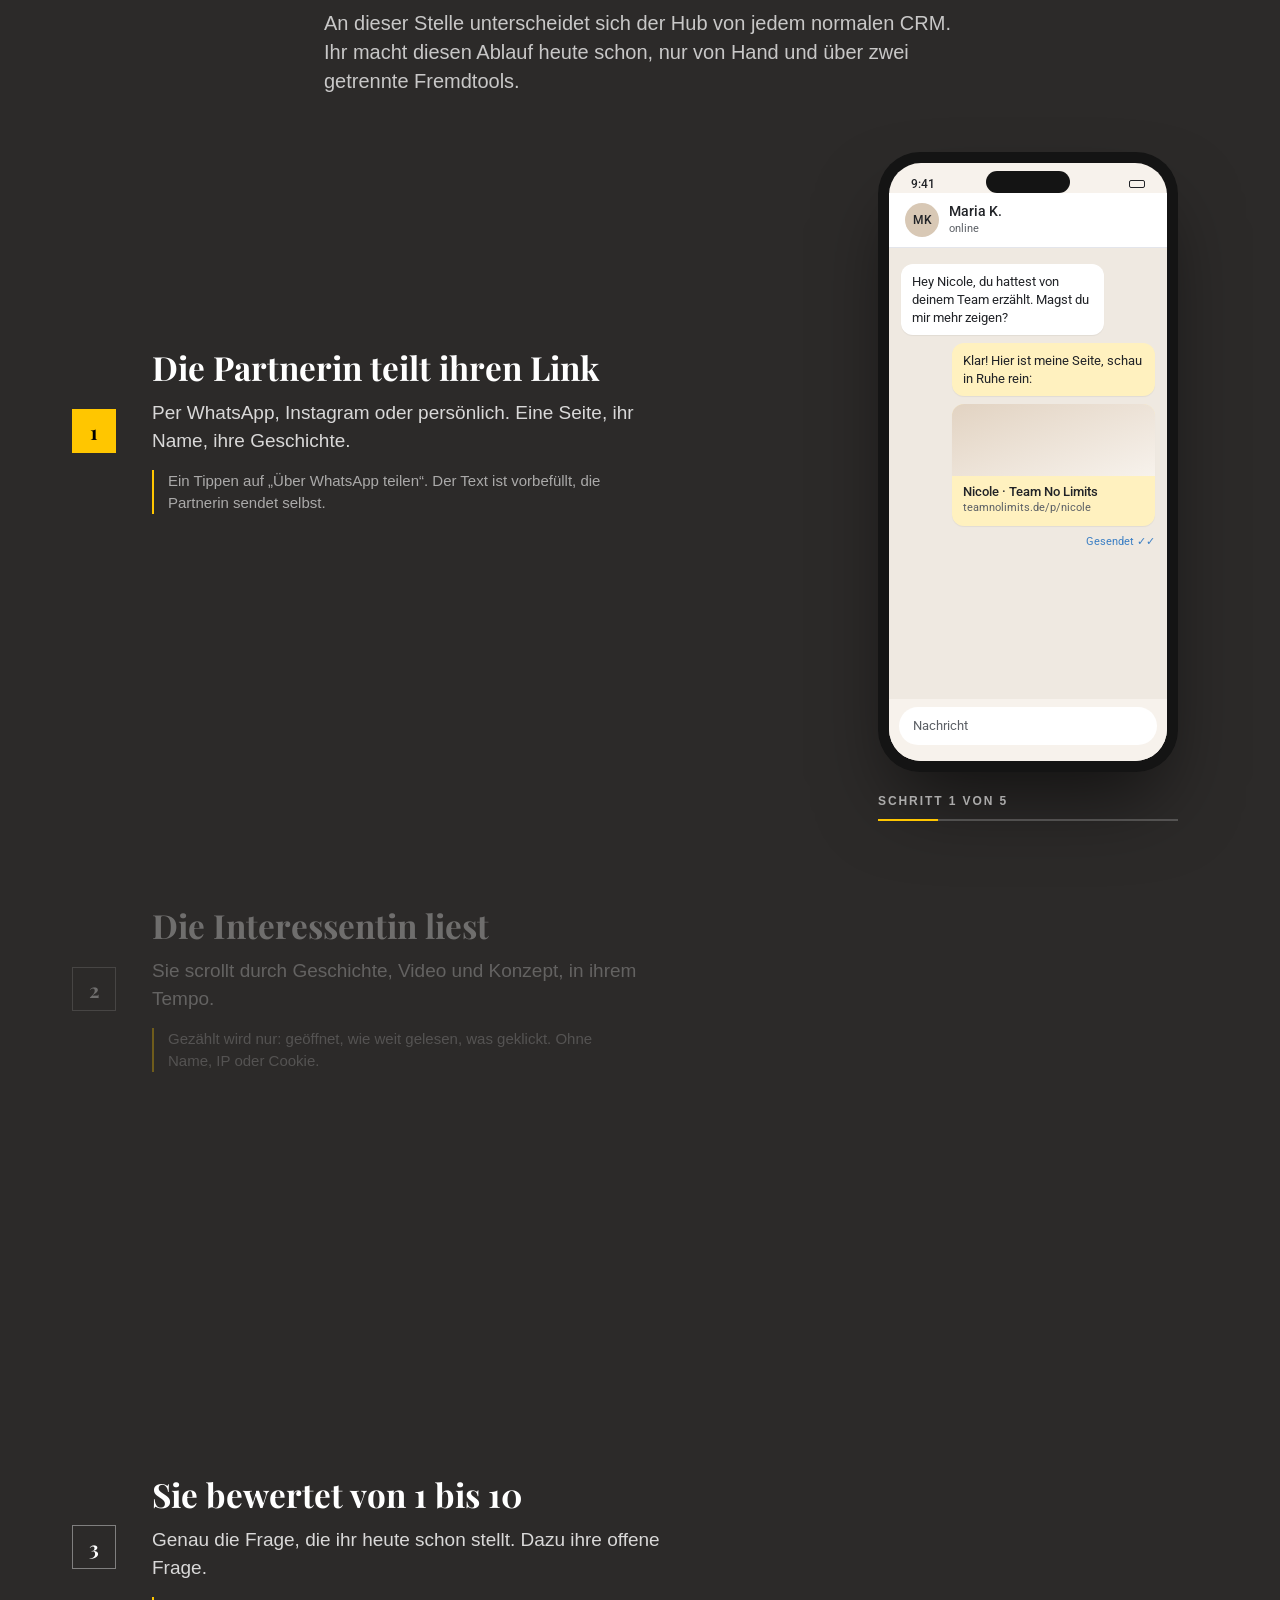
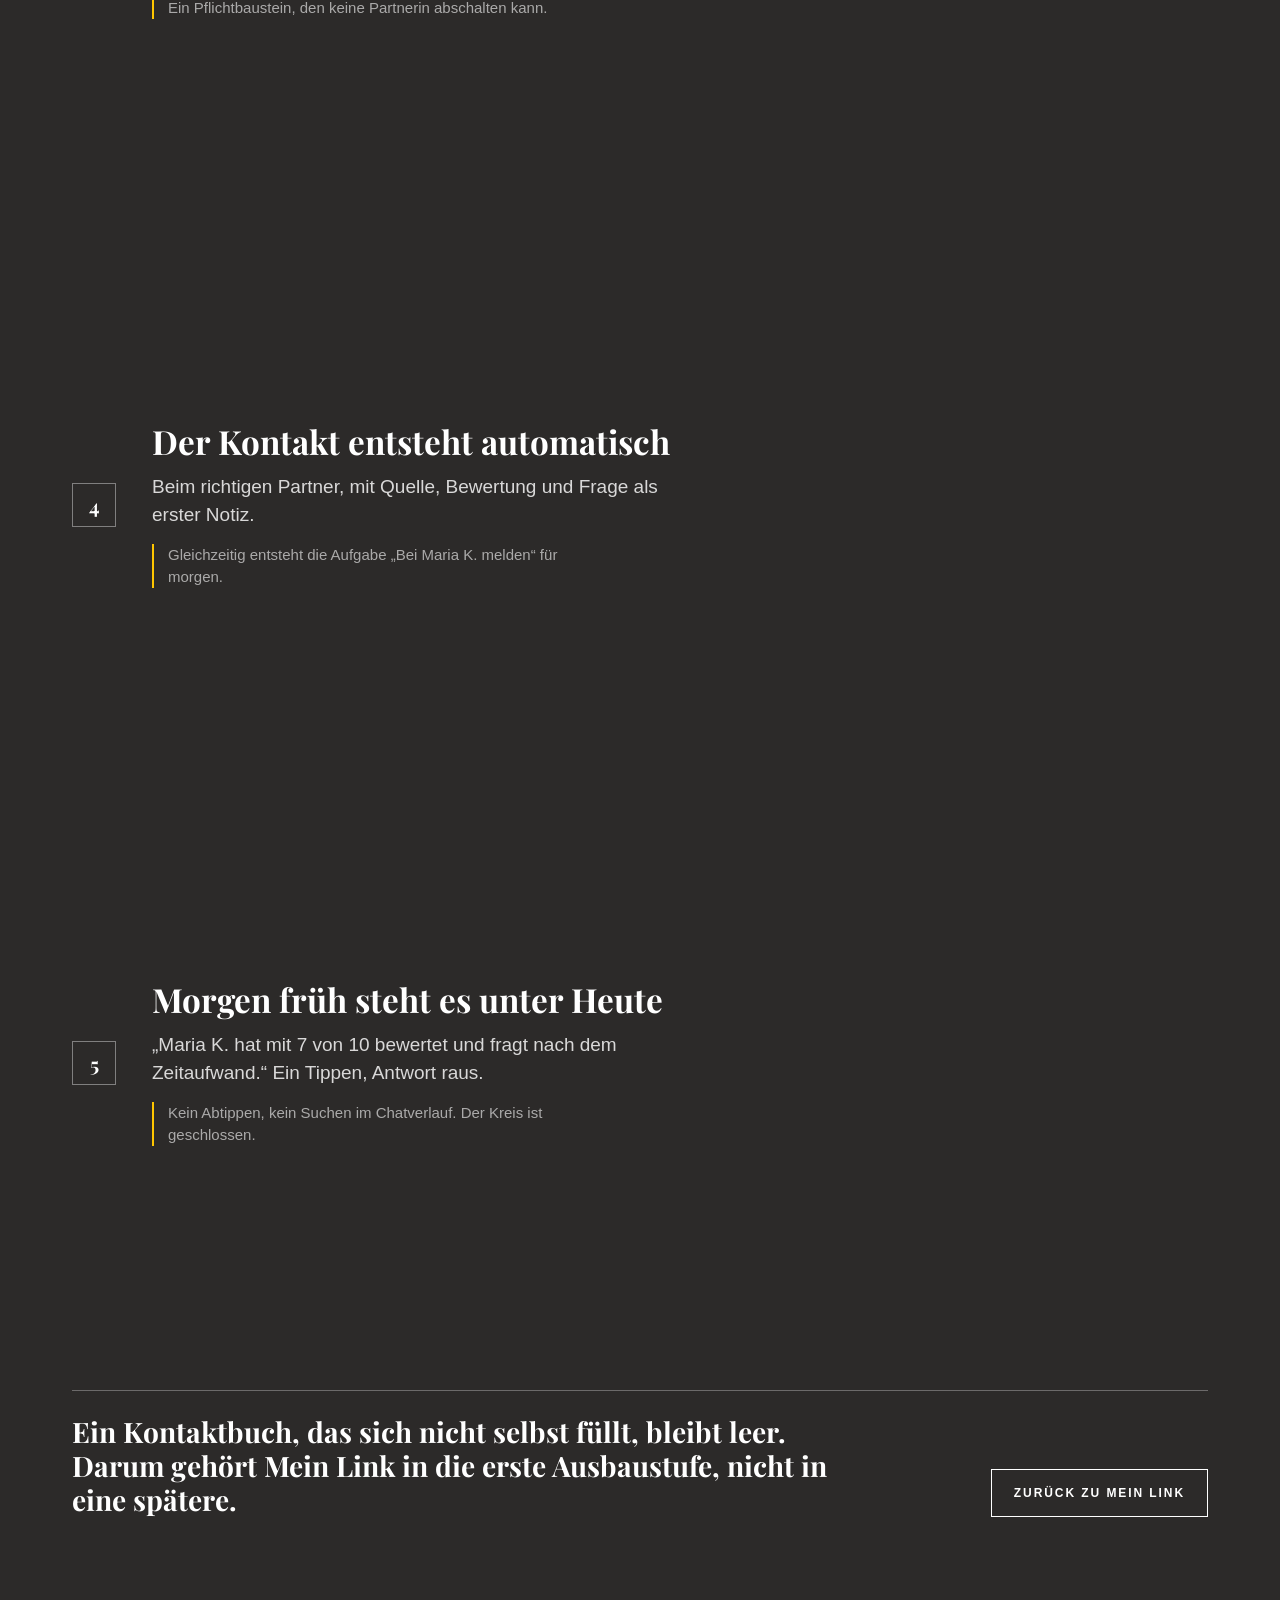
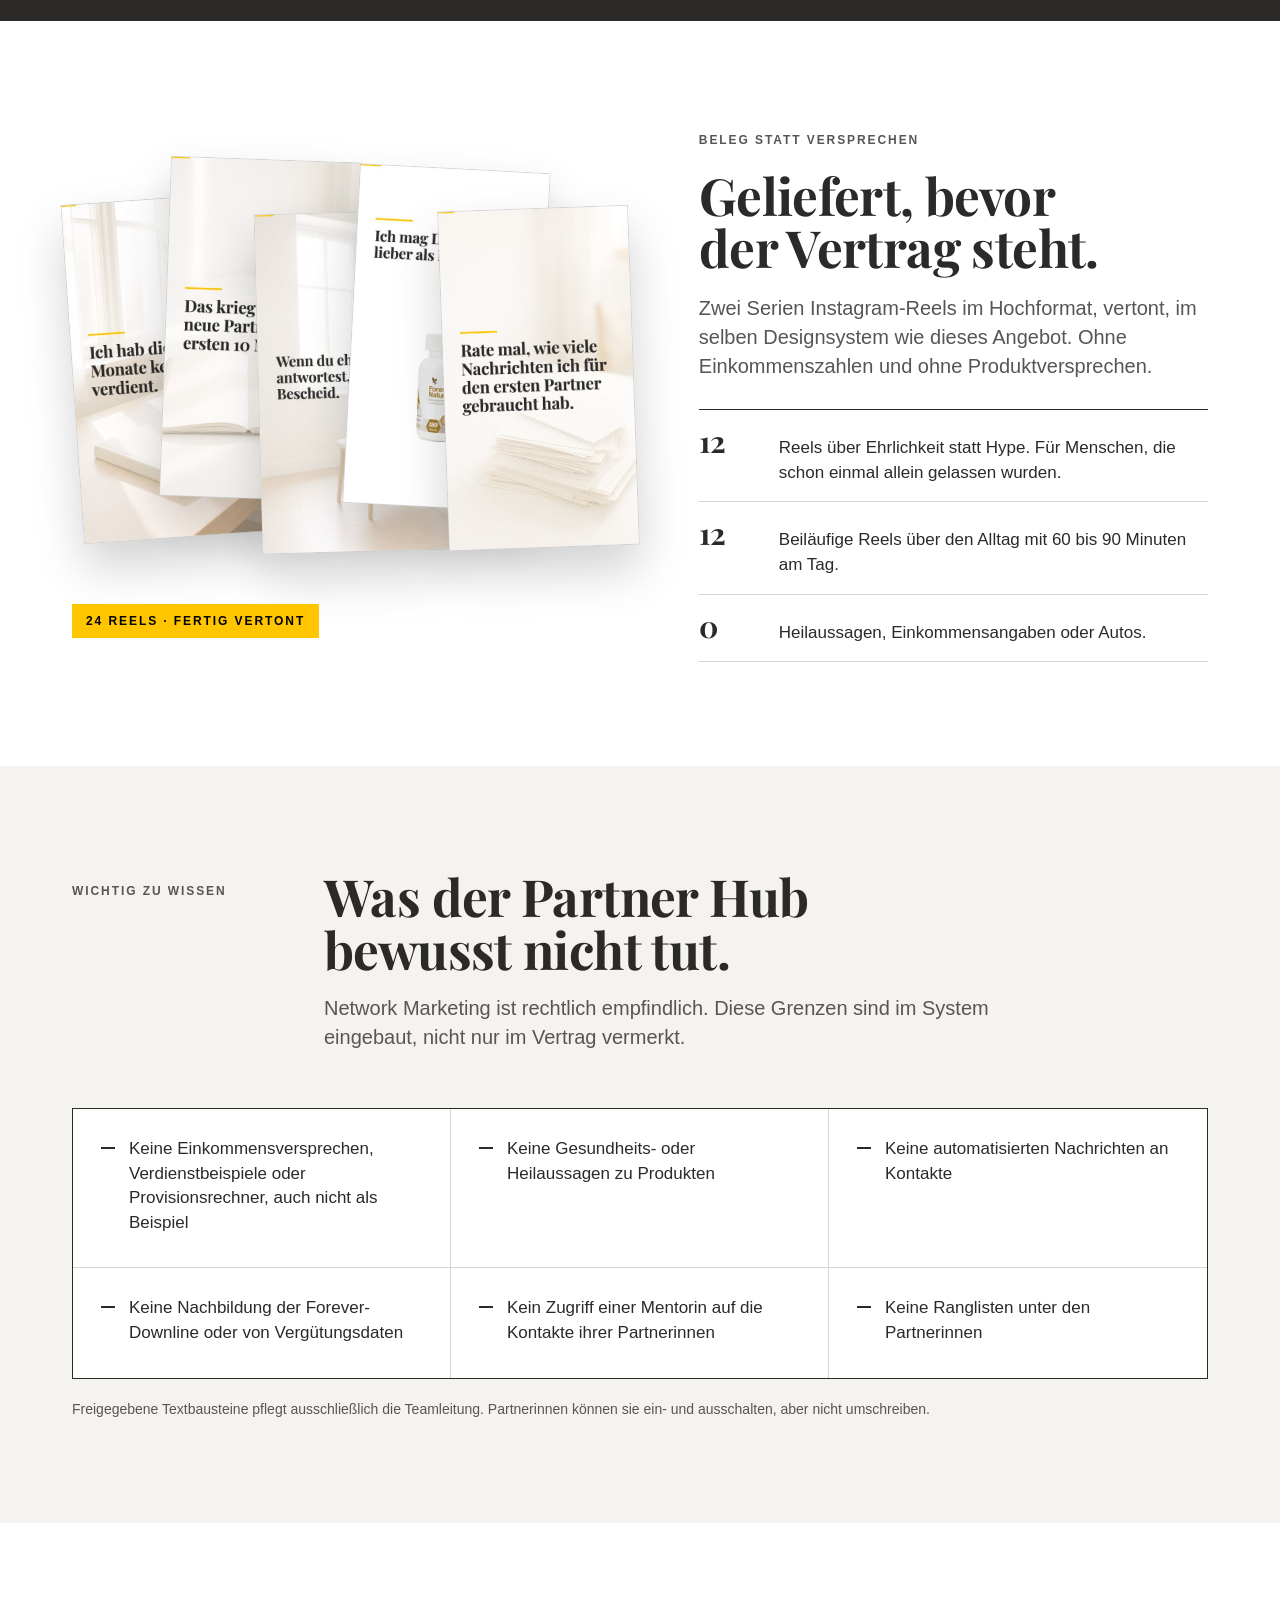
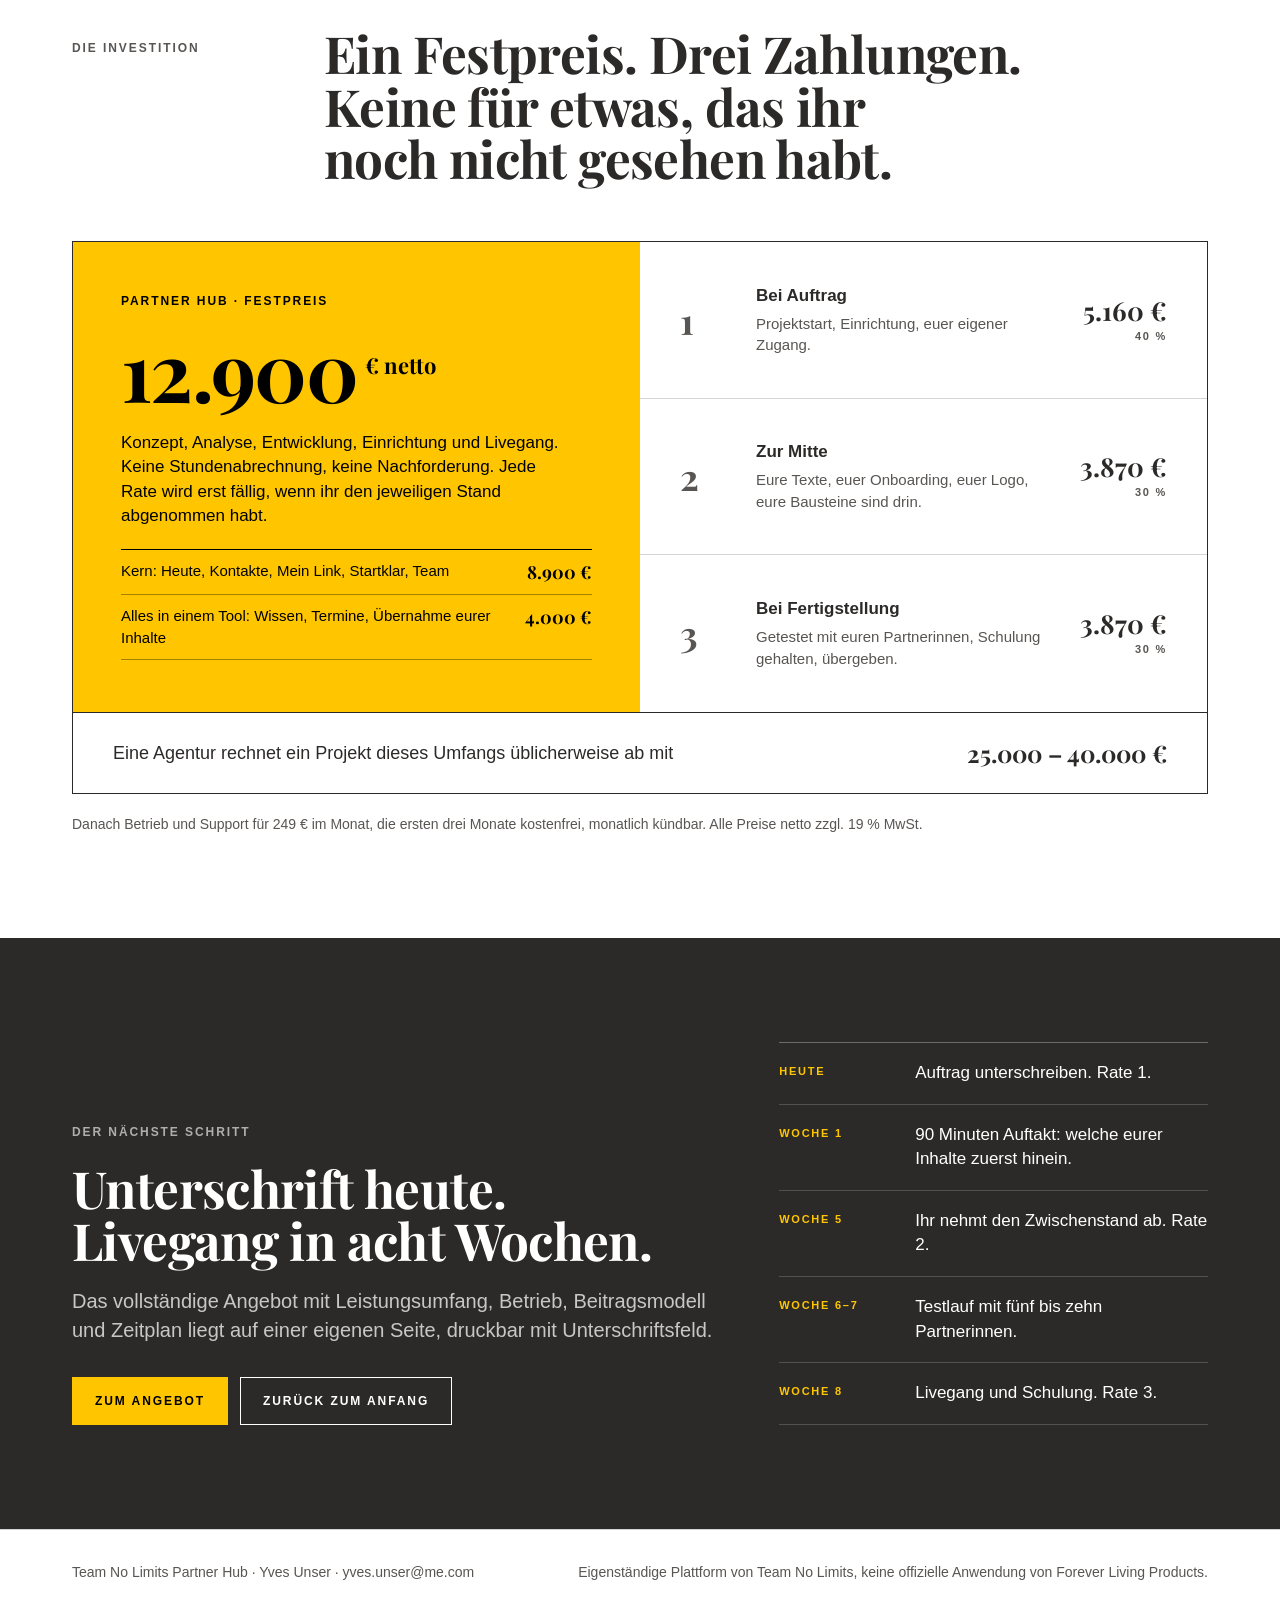
==== commit 3dc9bf0b: "Angebot: Festpreis 12.900 Euro, alles in einem Tool Aufteilung Kern 8.900 Euro und Alles in einem To" ====
--- a/pitch/index.html
+++ b/pitch/index.html
@@ -66,7 +66,7 @@
       </div>
       <div class="to">
         <span>Für <b>Sabine &amp; Markus Bommel</b> · <b>Mariola &amp; Christian Heider</b></span>
-        <span>Von Yves Unser · Stand 18.10.2026</span>
+        <span>Von Yves Unser · Stand 19.10.2026</span>
       </div>
     </div>
     <div class="stage3d" aria-label="Zwei Bildschirme des Partner Hub">
@@ -524,13 +524,17 @@
       <div class="price">
         <div class="big">
           <span class="label">Partner Hub · Festpreis</span>
-          <div class="amount">8.900<small>€ netto</small></div>
+          <div class="amount">12.900<small>€ netto</small></div>
           <p>Konzept, Analyse, Entwicklung, Einrichtung und Livegang. Keine Stundenabrechnung, keine Nachforderung. Jede Rate wird erst fällig, wenn ihr den jeweiligen Stand abgenommen habt.</p>
+          <div class="parts">
+            <div><span>Kern: Heute, Kontakte, Mein Link, Startklar, Team</span><b>8.900 €</b></div>
+            <div><span>Alles in einem Tool: Wissen, Termine, Übernahme eurer Inhalte</span><b>4.000 €</b></div>
+          </div>
         </div>
         <div class="rates">
-          <div class="rate"><span class="k">1</span><div class="w">Bei Auftrag<span>Projektstart, Einrichtung, euer eigener Zugang.</span></div><div class="v">3.560 €<small>40 %</small></div></div>
-          <div class="rate"><span class="k">2</span><div class="w">Zur Mitte<span>Eure Texte, euer Onboarding, euer Logo, eure Bausteine sind drin.</span></div><div class="v">2.670 €<small>30 %</small></div></div>
-          <div class="rate"><span class="k">3</span><div class="w">Bei Fertigstellung<span>Getestet mit euren Partnerinnen, Schulung gehalten, übergeben.</span></div><div class="v">2.670 €<small>30 %</small></div></div>
+          <div class="rate"><span class="k">1</span><div class="w">Bei Auftrag<span>Projektstart, Einrichtung, euer eigener Zugang.</span></div><div class="v">5.160 €<small>40 %</small></div></div>
+          <div class="rate"><span class="k">2</span><div class="w">Zur Mitte<span>Eure Texte, euer Onboarding, euer Logo, eure Bausteine sind drin.</span></div><div class="v">3.870 €<small>30 %</small></div></div>
+          <div class="rate"><span class="k">3</span><div class="w">Bei Fertigstellung<span>Getestet mit euren Partnerinnen, Schulung gehalten, übergeben.</span></div><div class="v">3.870 €<small>30 %</small></div></div>
         </div>
       </div>
       <div class="compare"><span>Eine Agentur rechnet ein Projekt dieses Umfangs üblicherweise ab mit</span><b>25.000 – 40.000 €</b></div>
@@ -544,7 +548,7 @@
   <div class="wrap close">
     <div class="rv">
       <span class="label">Der nächste Schritt</span>
-      <h2 style="margin-top:18px">Unterschrift heute. Livegang in sechs Wochen.</h2>
+      <h2 style="margin-top:18px">Unterschrift heute. Livegang in acht Wochen.</h2>
       <p class="lede" style="margin-top:20px">Das vollständige Angebot mit Leistungsumfang, Betrieb, Beitragsmodell und Zeitplan liegt auf einer eigenen Seite, druckbar mit Unterschriftsfeld.</p>
       <div class="btnrow" style="margin-top:32px">
         <a class="btn yellow" href="angebot.html">Zum Angebot</a>
@@ -554,9 +558,9 @@
     <ol class="steps3 rv">
       <li><b>Heute</b><span>Auftrag unterschreiben. Rate 1.</span></li>
       <li><b>Woche 1</b><span>90 Minuten Auftakt: welche eurer Inhalte zuerst hinein.</span></li>
-      <li><b>Woche 4</b><span>Ihr nehmt den Zwischenstand ab. Rate 2.</span></li>
-      <li><b>Woche 5</b><span>Testlauf mit fünf bis zehn Partnerinnen.</span></li>
-      <li><b>Woche 6</b><span>Livegang und Schulung. Rate 3.</span></li>
+      <li><b>Woche 5</b><span>Ihr nehmt den Zwischenstand ab. Rate 2.</span></li>
+      <li><b>Woche 6–7</b><span>Testlauf mit fünf bis zehn Partnerinnen.</span></li>
+      <li><b>Woche 8</b><span>Livegang und Schulung. Rate 3.</span></li>
     </ol>
   </div>
 </section>
--- a/pitch/assets/pitch.css
+++ b/pitch/assets/pitch.css
@@ -656,3 +656,9 @@
   .how-stick{position:static}
   .how .how-screen[data-i="4"]{opacity:1;transform:none}
 }
+
+/* Preisaufteilung im gelben Feld */
+.parts{border-top:1px solid var(--black)}
+.parts div{display:flex;justify-content:space-between;gap:16px;padding:10px 0;border-bottom:1px solid rgba(0,0,0,.35);font-size:15px}
+.parts b{font:700 18px var(--serif);white-space:nowrap}
+.price .big p.why{font-size:14px;border-left:3px solid var(--black);padding-left:12px}
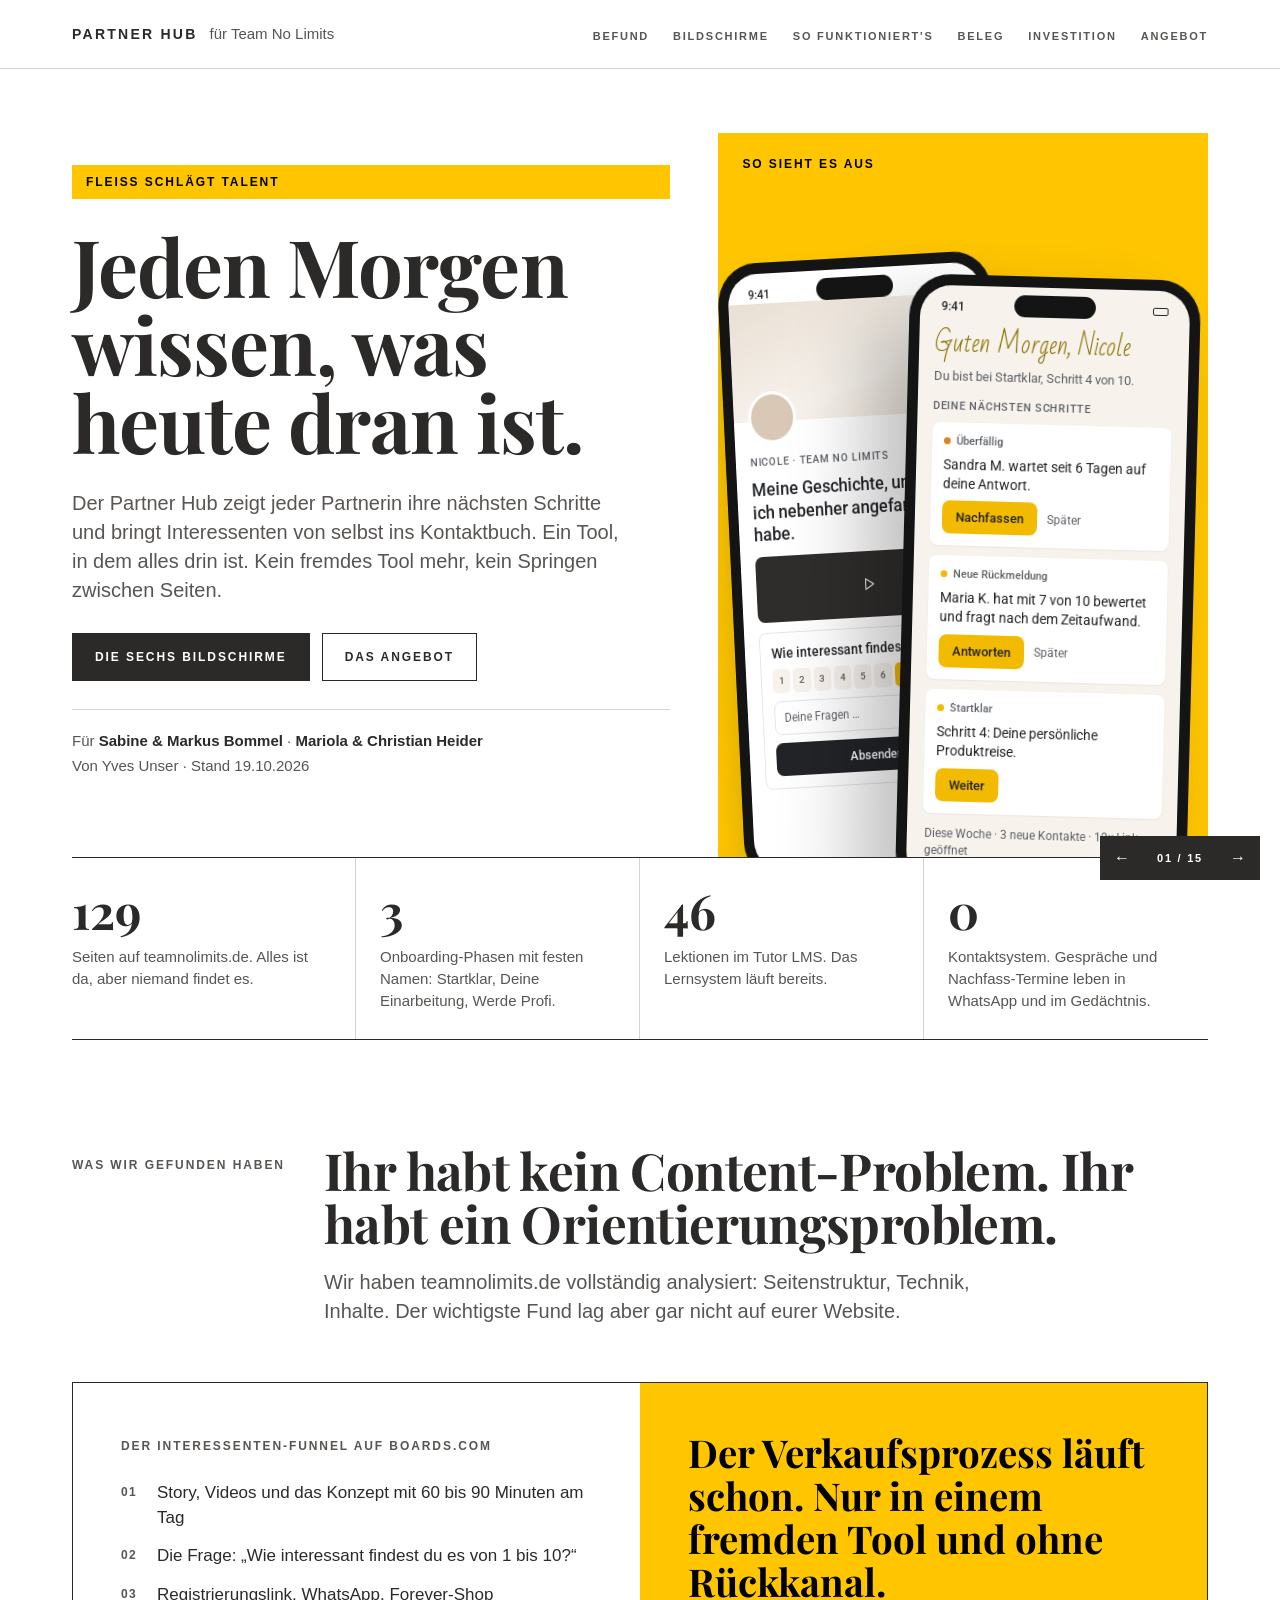
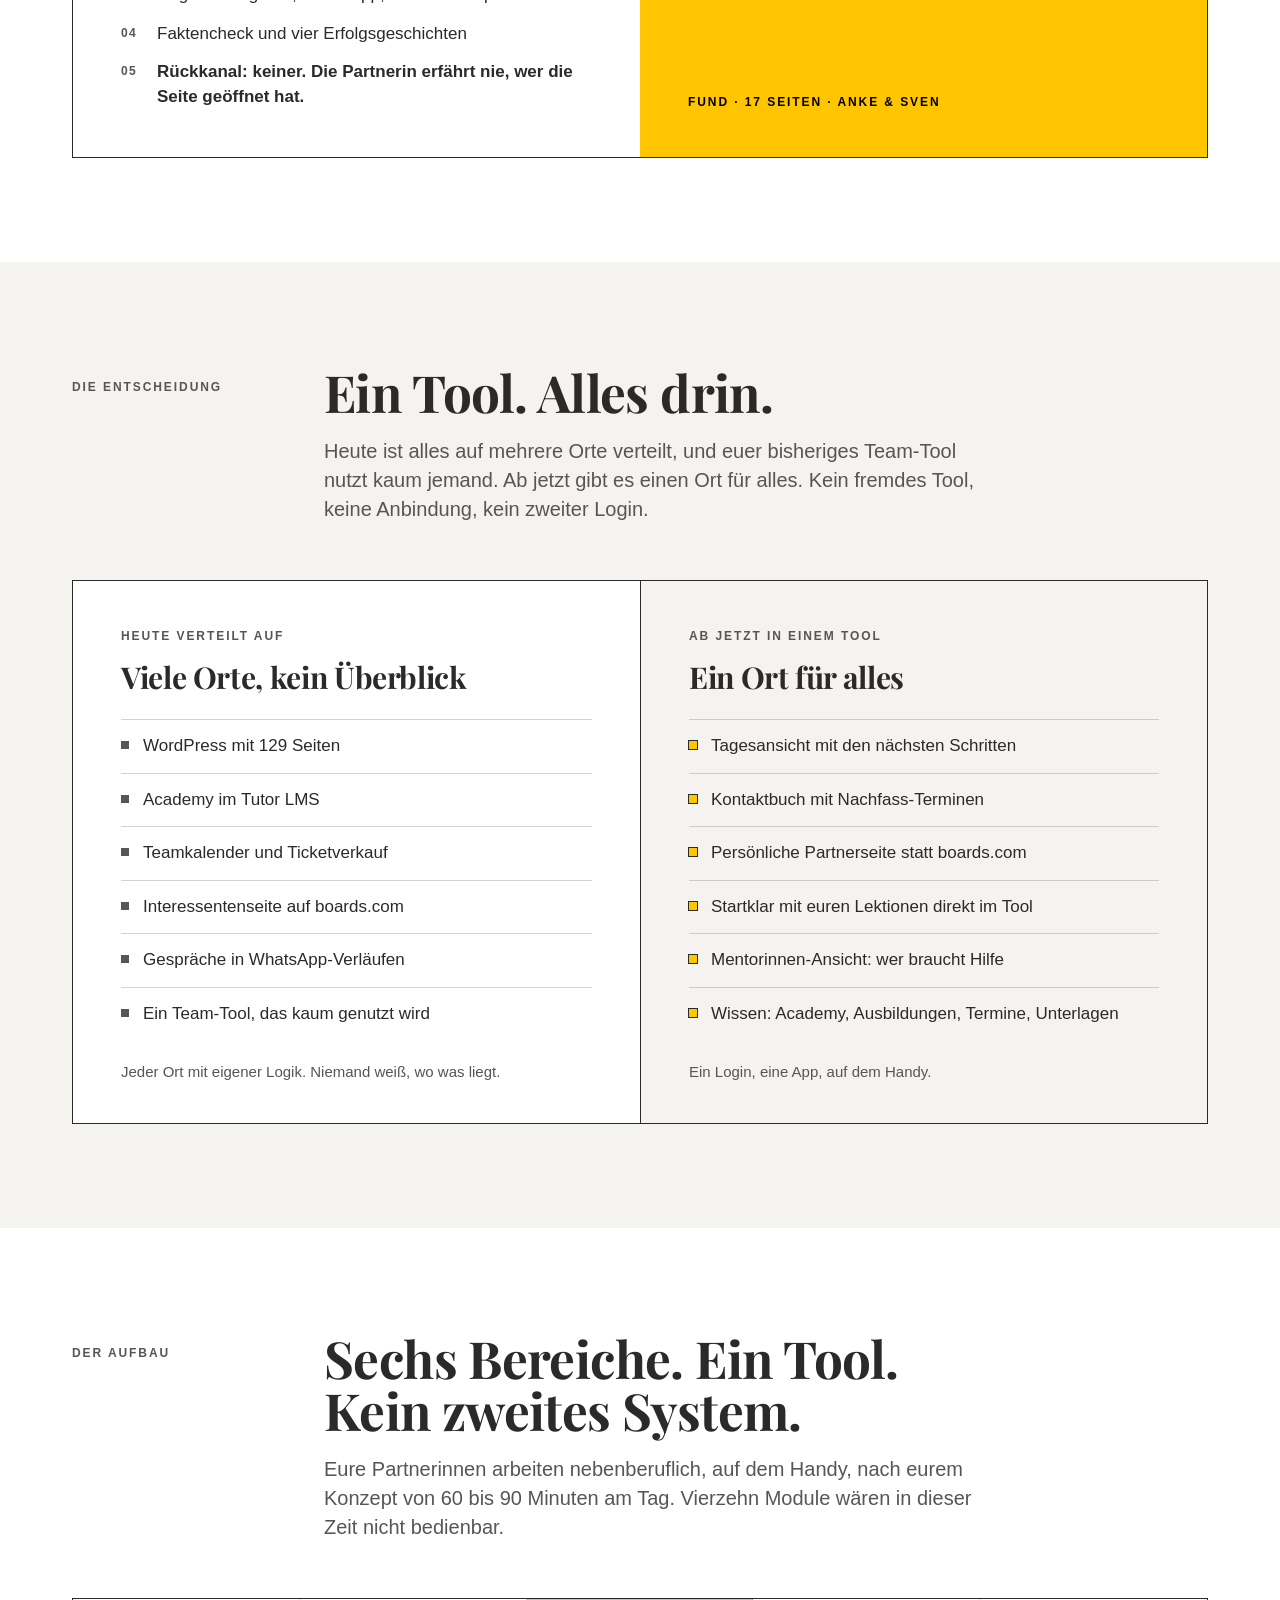
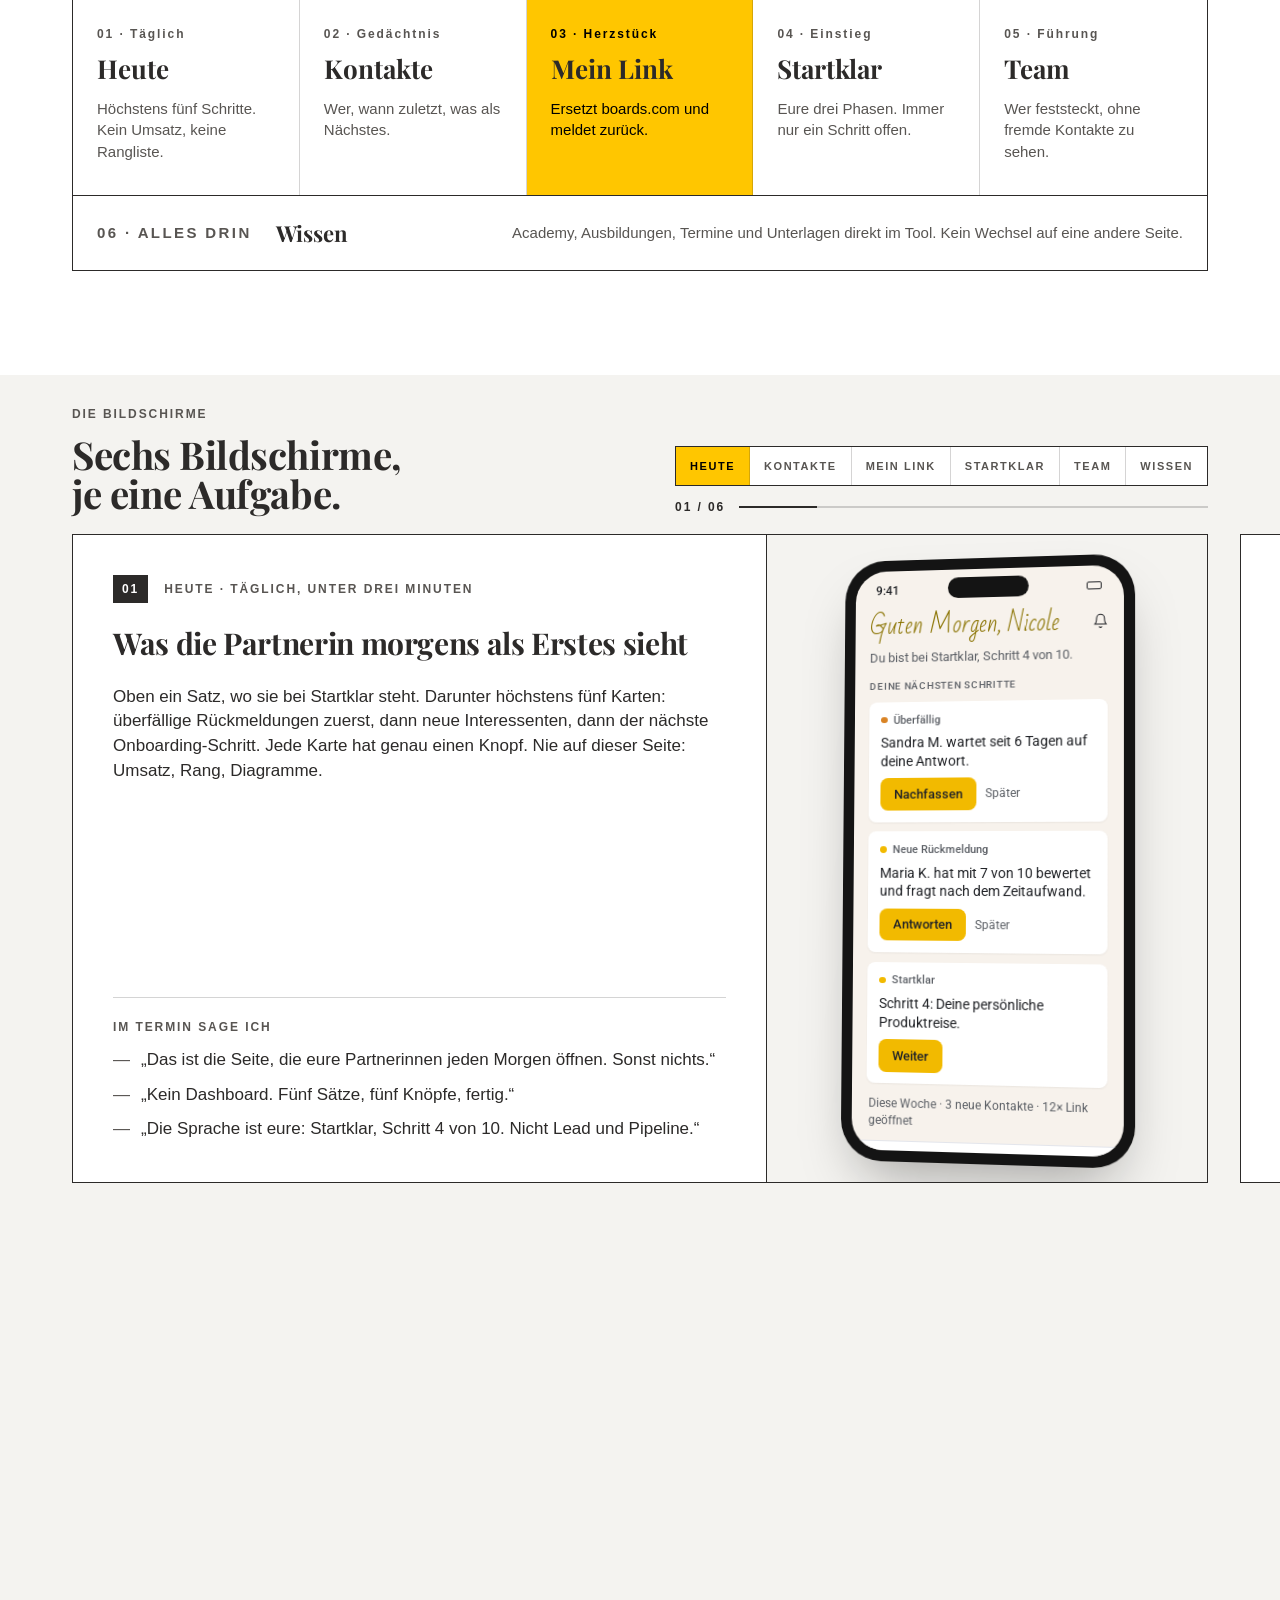
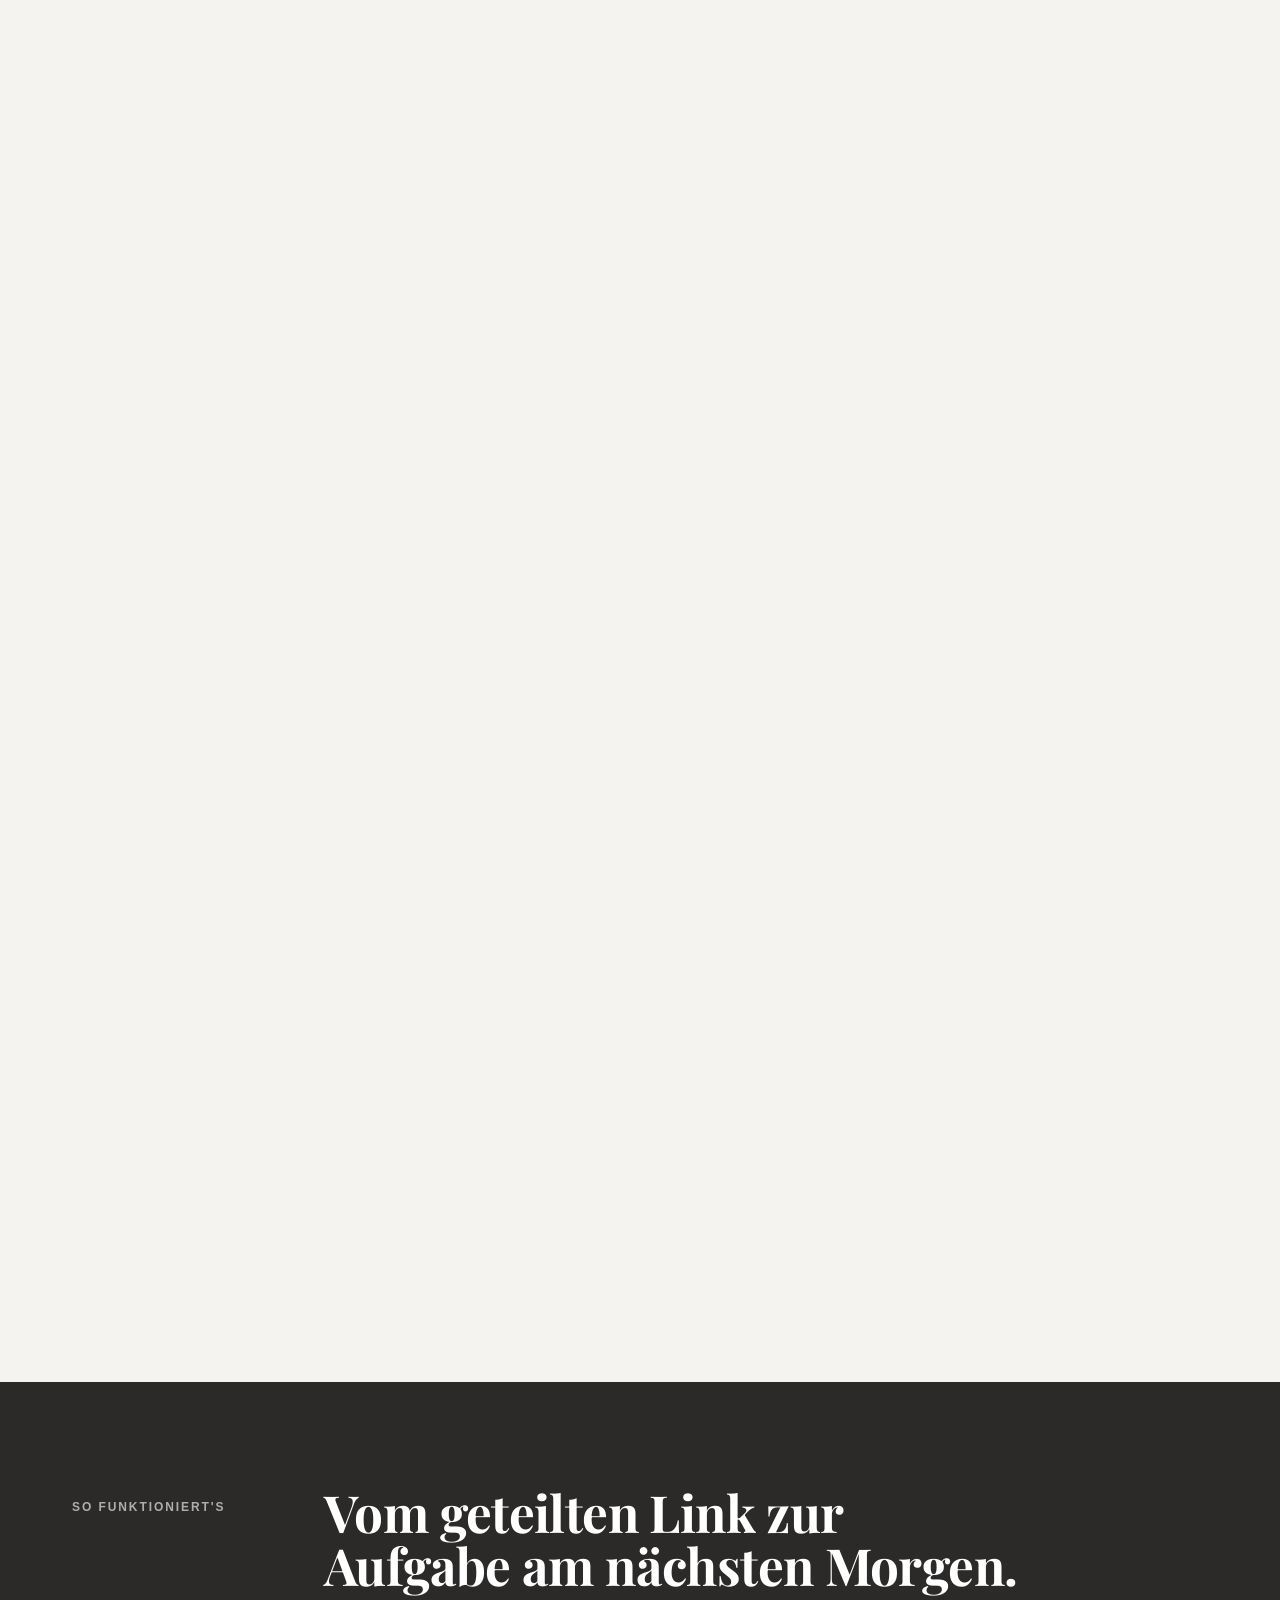
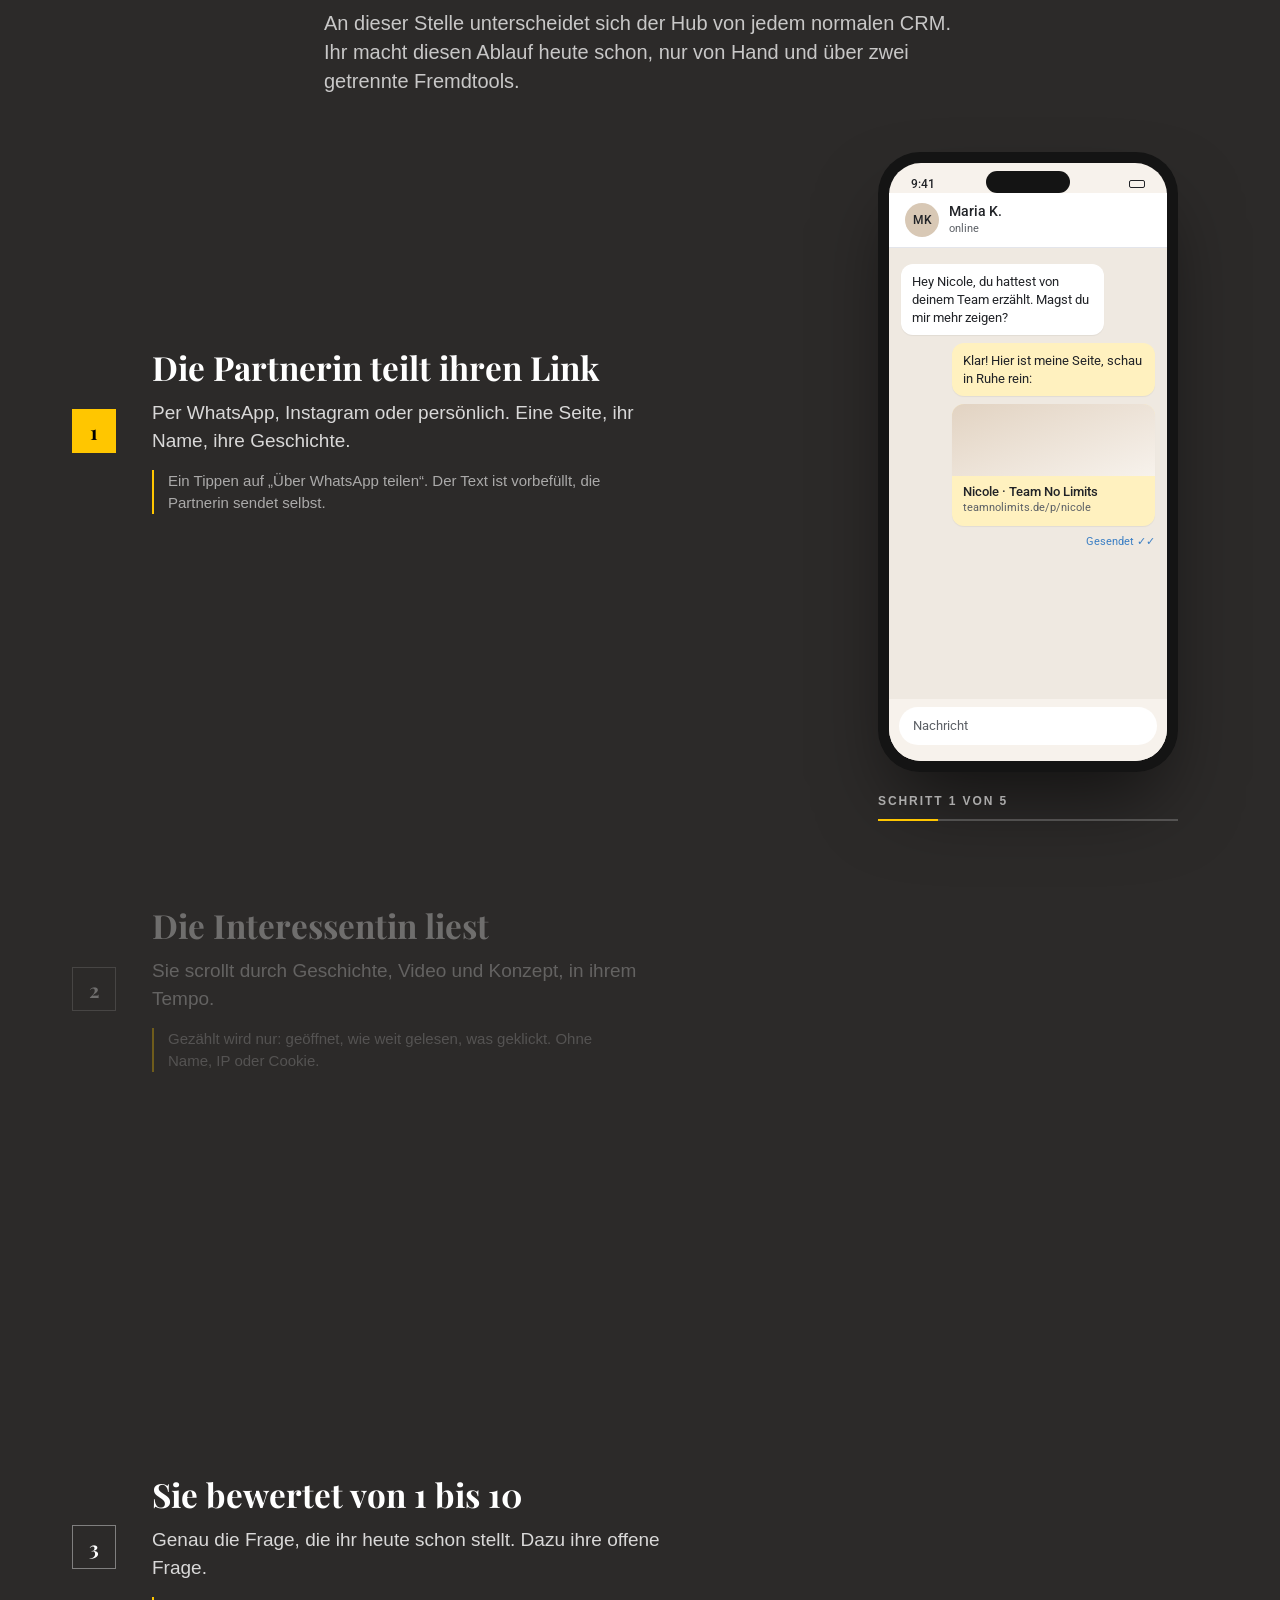
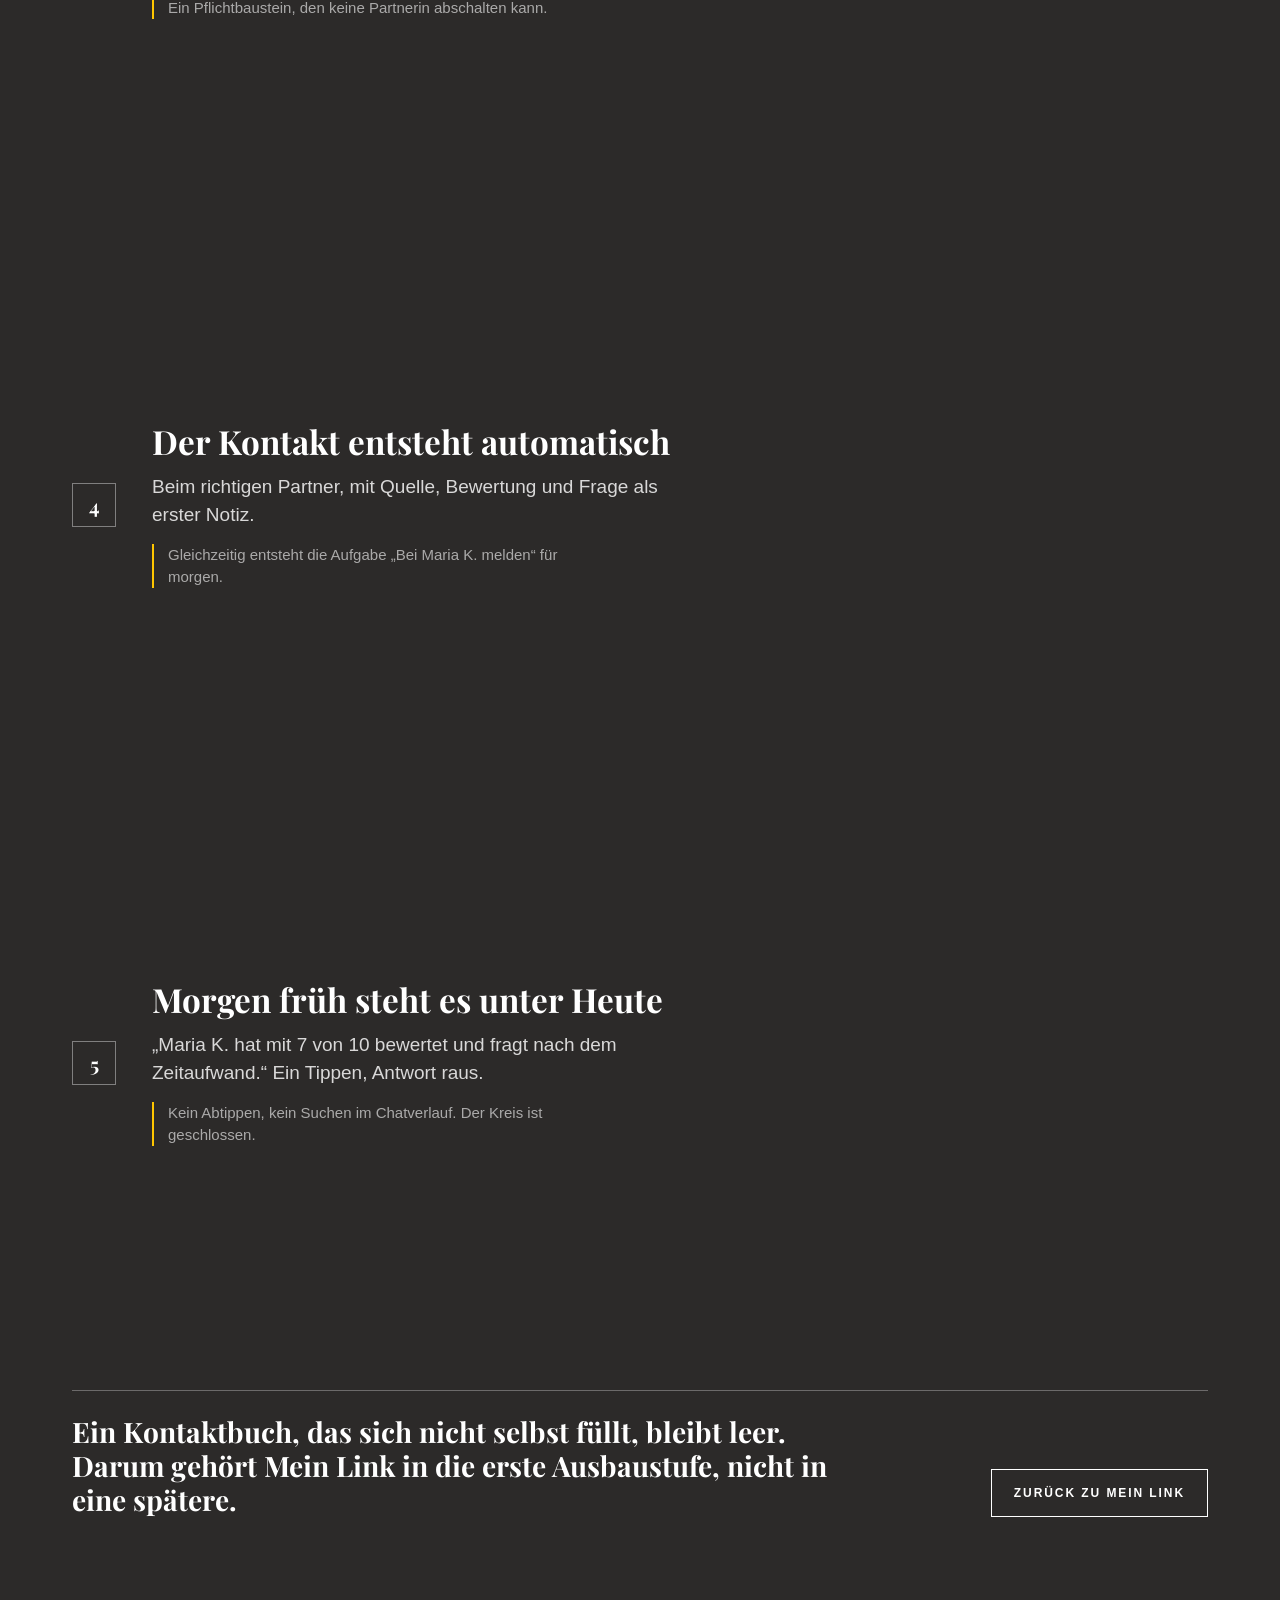
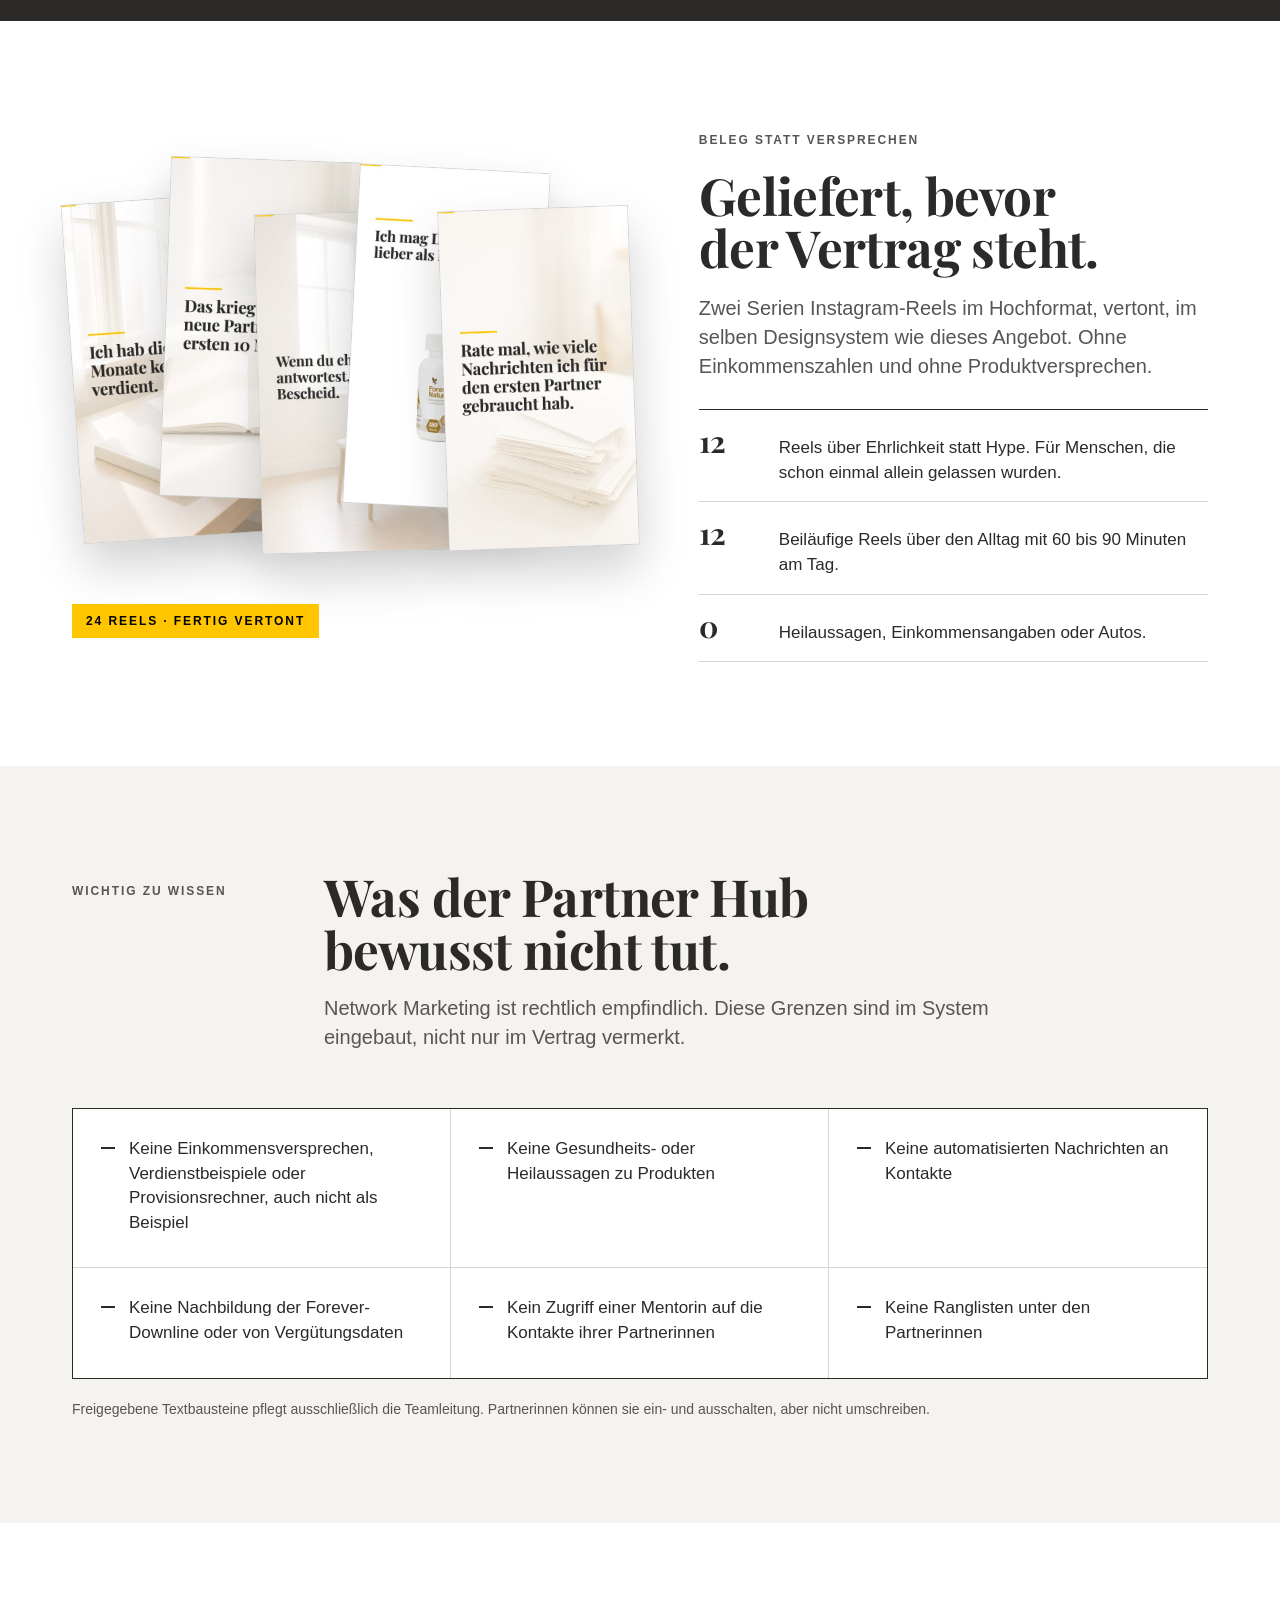
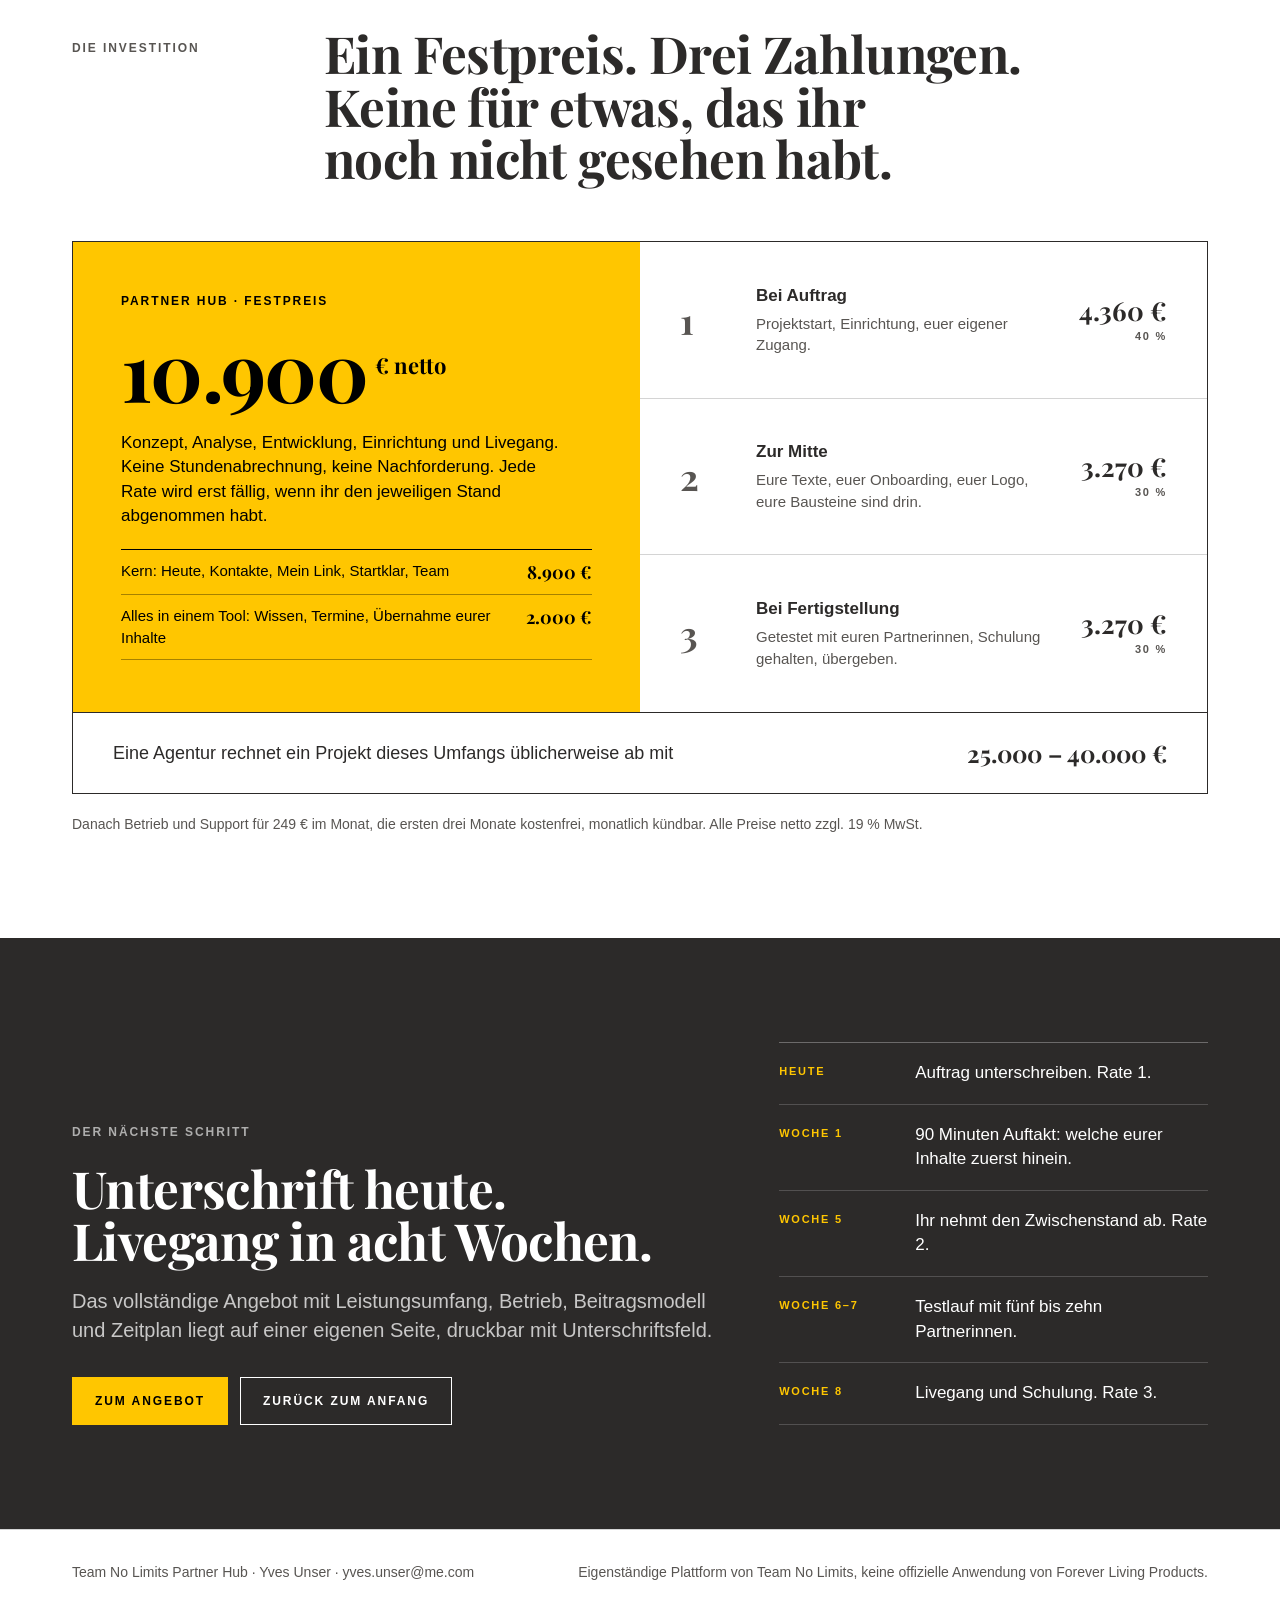
==== commit 60012db5: "Angebot: Festpreis 10.900 Euro, Reels-Posting separat ueber Postfleet Co-Authored-By: Claude Opus 5." ====
--- a/pitch/index.html
+++ b/pitch/index.html
@@ -524,17 +524,17 @@
       <div class="price">
         <div class="big">
           <span class="label">Partner Hub · Festpreis</span>
-          <div class="amount">12.900<small>€ netto</small></div>
+          <div class="amount">10.900<small>€ netto</small></div>
           <p>Konzept, Analyse, Entwicklung, Einrichtung und Livegang. Keine Stundenabrechnung, keine Nachforderung. Jede Rate wird erst fällig, wenn ihr den jeweiligen Stand abgenommen habt.</p>
           <div class="parts">
             <div><span>Kern: Heute, Kontakte, Mein Link, Startklar, Team</span><b>8.900 €</b></div>
-            <div><span>Alles in einem Tool: Wissen, Termine, Übernahme eurer Inhalte</span><b>4.000 €</b></div>
+            <div><span>Alles in einem Tool: Wissen, Termine, Übernahme eurer Inhalte</span><b>2.000 €</b></div>
           </div>
         </div>
         <div class="rates">
-          <div class="rate"><span class="k">1</span><div class="w">Bei Auftrag<span>Projektstart, Einrichtung, euer eigener Zugang.</span></div><div class="v">5.160 €<small>40 %</small></div></div>
-          <div class="rate"><span class="k">2</span><div class="w">Zur Mitte<span>Eure Texte, euer Onboarding, euer Logo, eure Bausteine sind drin.</span></div><div class="v">3.870 €<small>30 %</small></div></div>
-          <div class="rate"><span class="k">3</span><div class="w">Bei Fertigstellung<span>Getestet mit euren Partnerinnen, Schulung gehalten, übergeben.</span></div><div class="v">3.870 €<small>30 %</small></div></div>
+          <div class="rate"><span class="k">1</span><div class="w">Bei Auftrag<span>Projektstart, Einrichtung, euer eigener Zugang.</span></div><div class="v">4.360 €<small>40 %</small></div></div>
+          <div class="rate"><span class="k">2</span><div class="w">Zur Mitte<span>Eure Texte, euer Onboarding, euer Logo, eure Bausteine sind drin.</span></div><div class="v">3.270 €<small>30 %</small></div></div>
+          <div class="rate"><span class="k">3</span><div class="w">Bei Fertigstellung<span>Getestet mit euren Partnerinnen, Schulung gehalten, übergeben.</span></div><div class="v">3.270 €<small>30 %</small></div></div>
         </div>
       </div>
       <div class="compare"><span>Eine Agentur rechnet ein Projekt dieses Umfangs üblicherweise ab mit</span><b>25.000 – 40.000 €</b></div>
